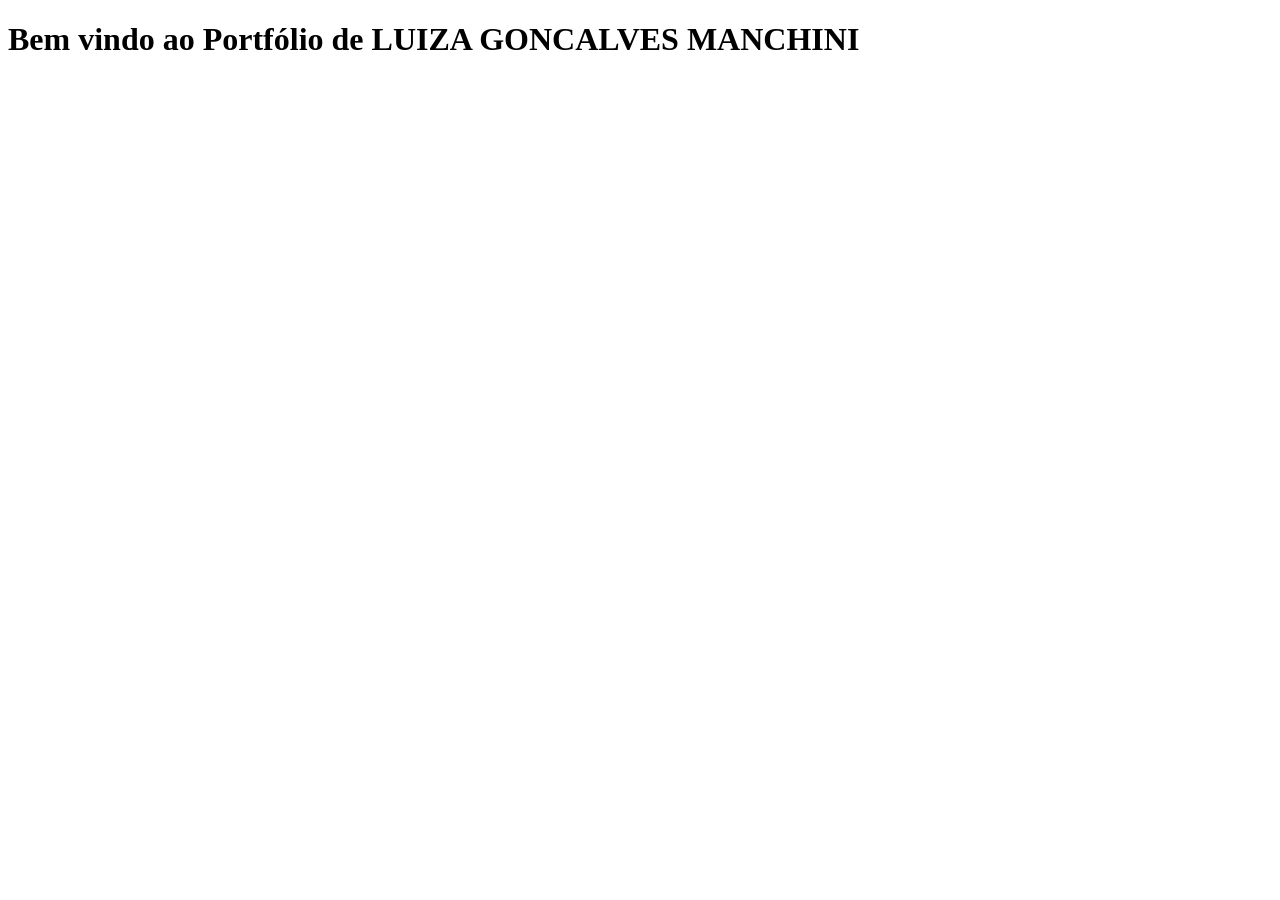
==== docs/index.html @ 3c938a00 "Criação do arquivo docs/index.html" ====
<!DOCTYPE html>
<html lang="pt-br">
<head>
    <meta charset="UTF-8">
    <title>Portfólio - LUIZA GONCALVES MANCHINI</title>
</head>
<body>
    <h1>Bem vindo ao Portfólio de LUIZA GONCALVES MANCHINI</h1>
</body>
</html>
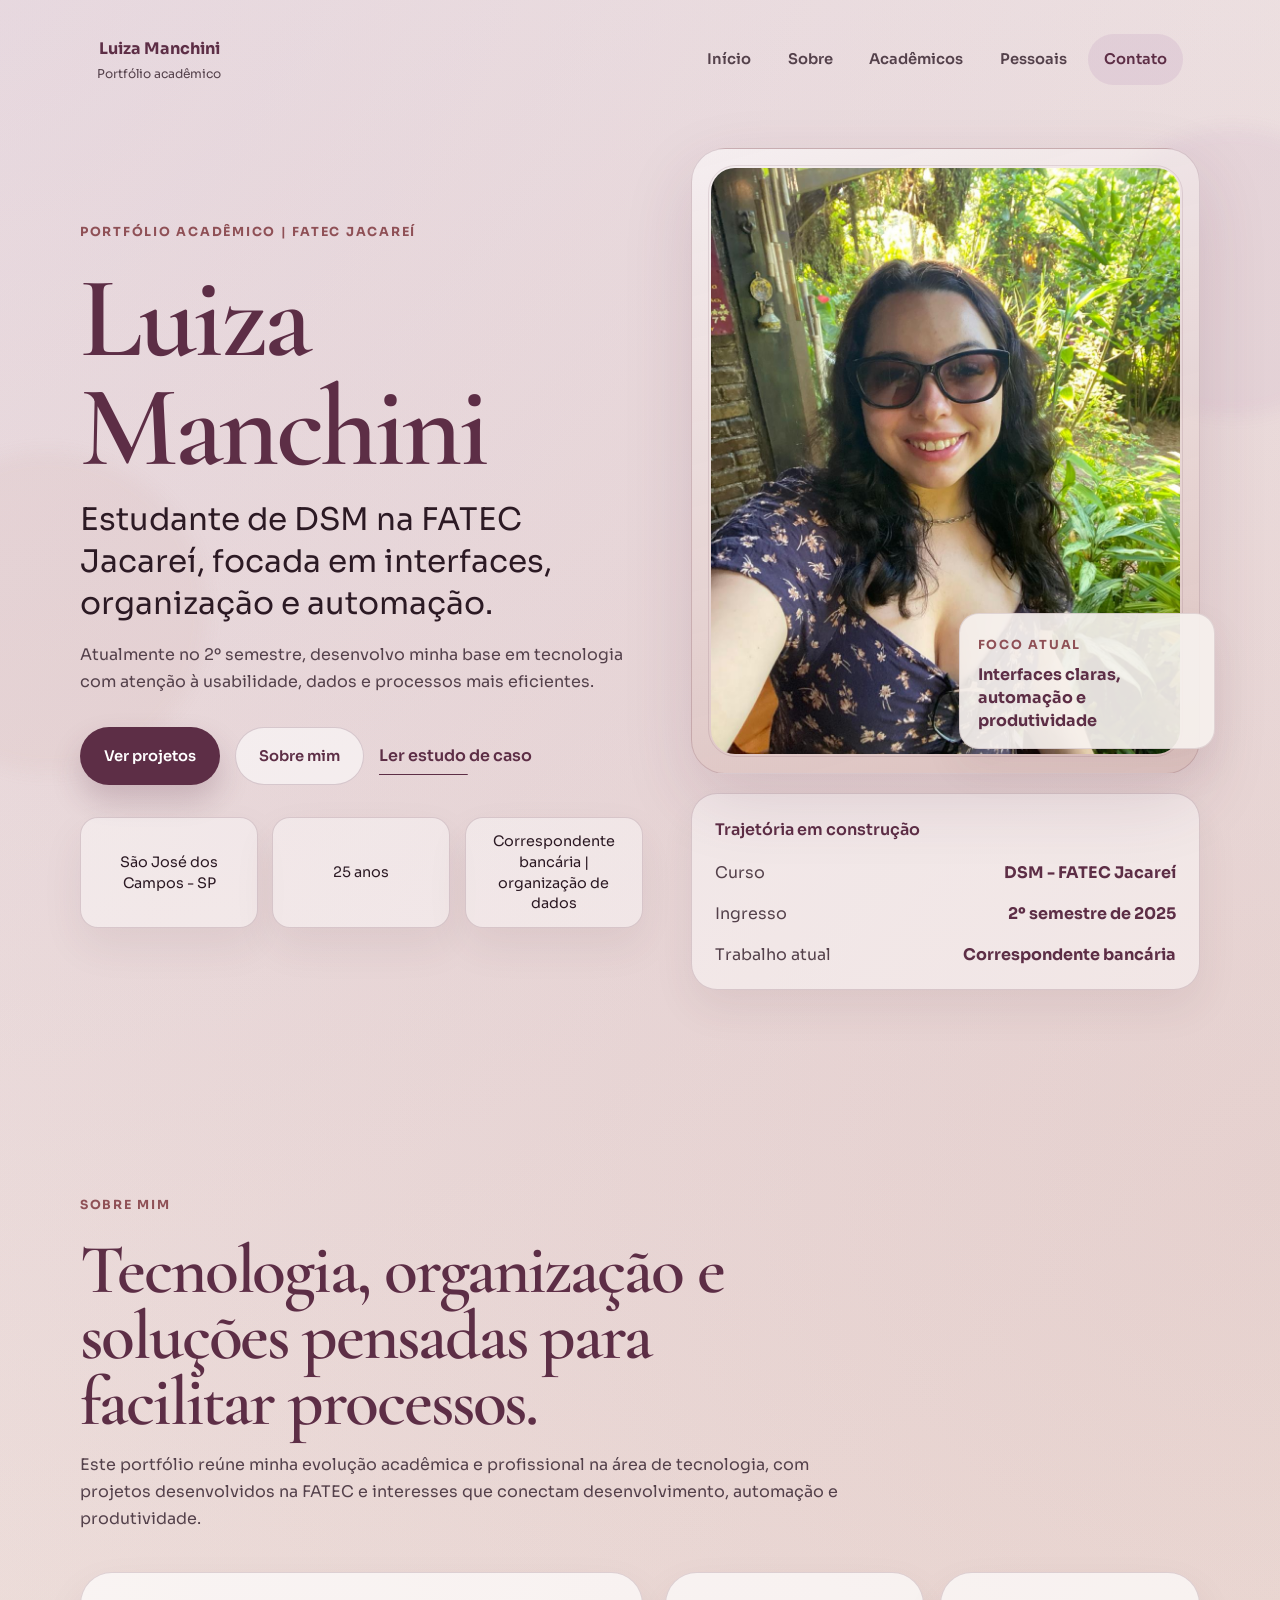
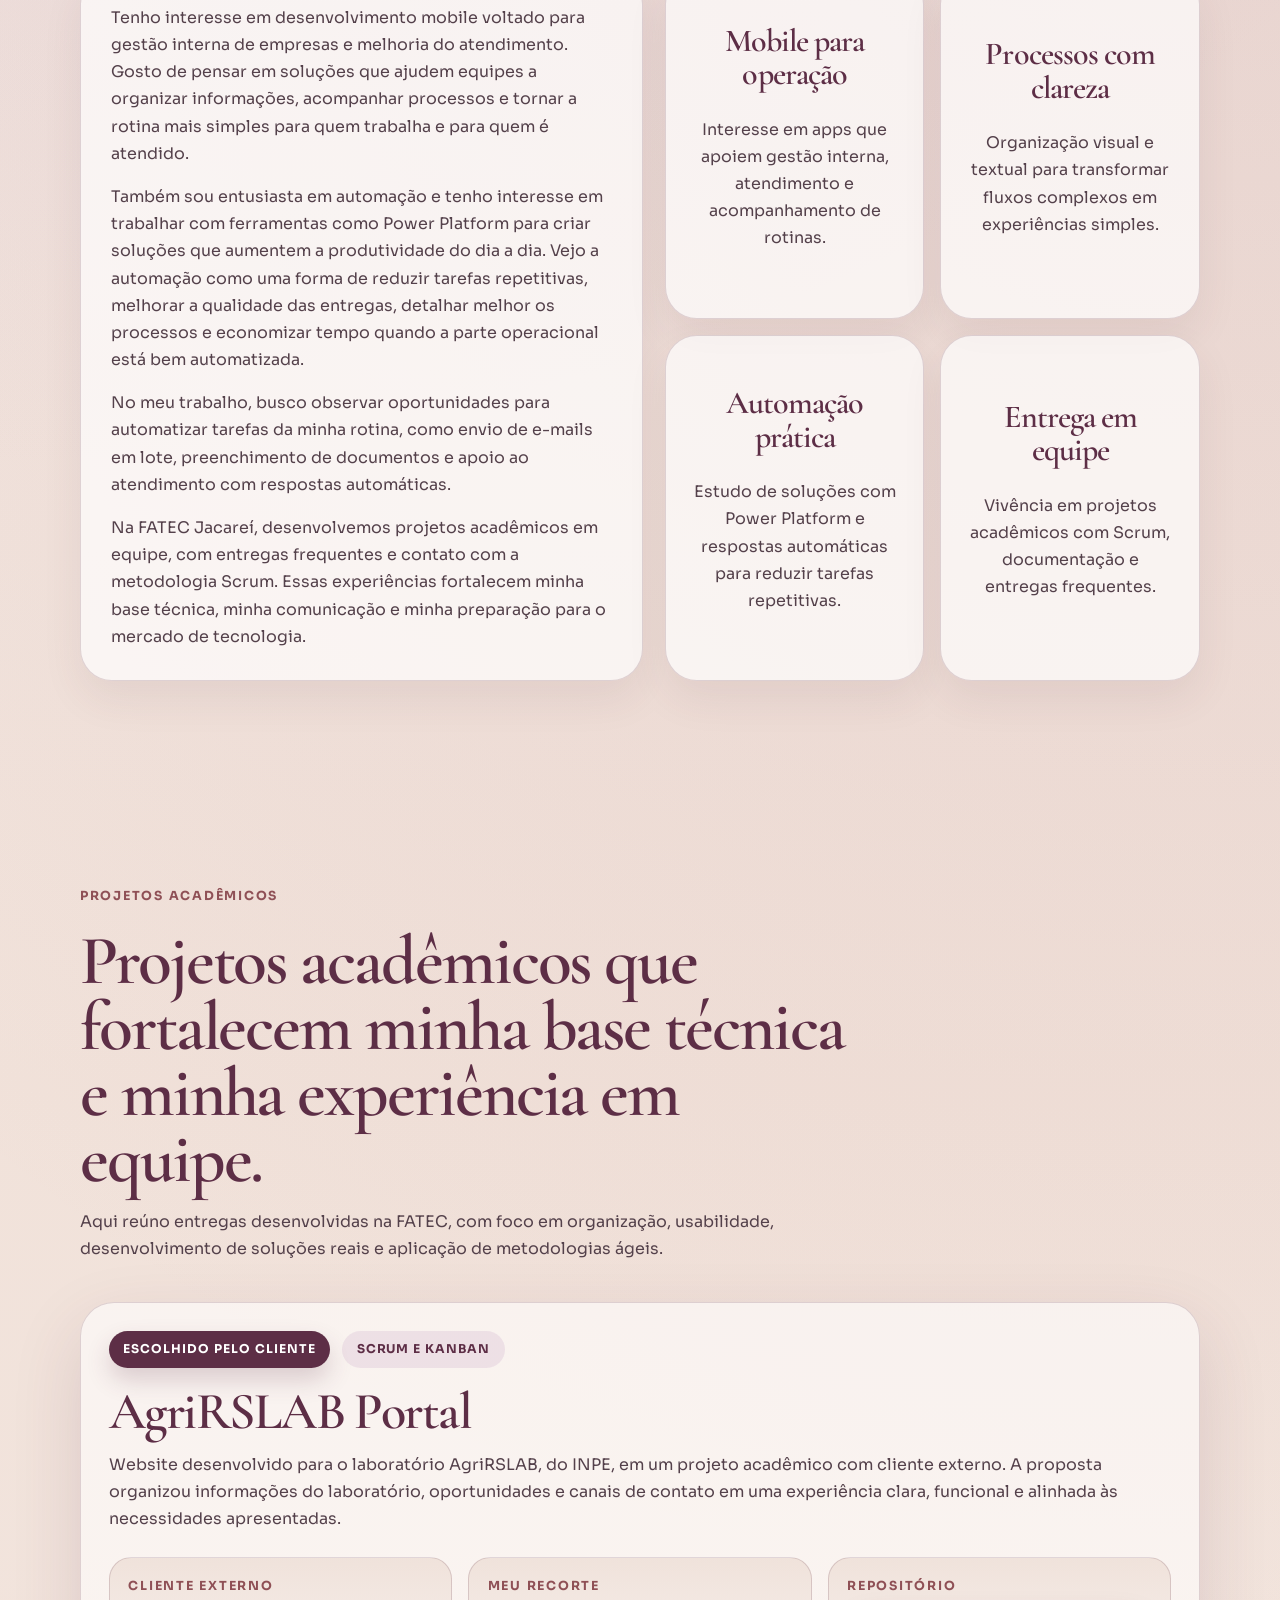
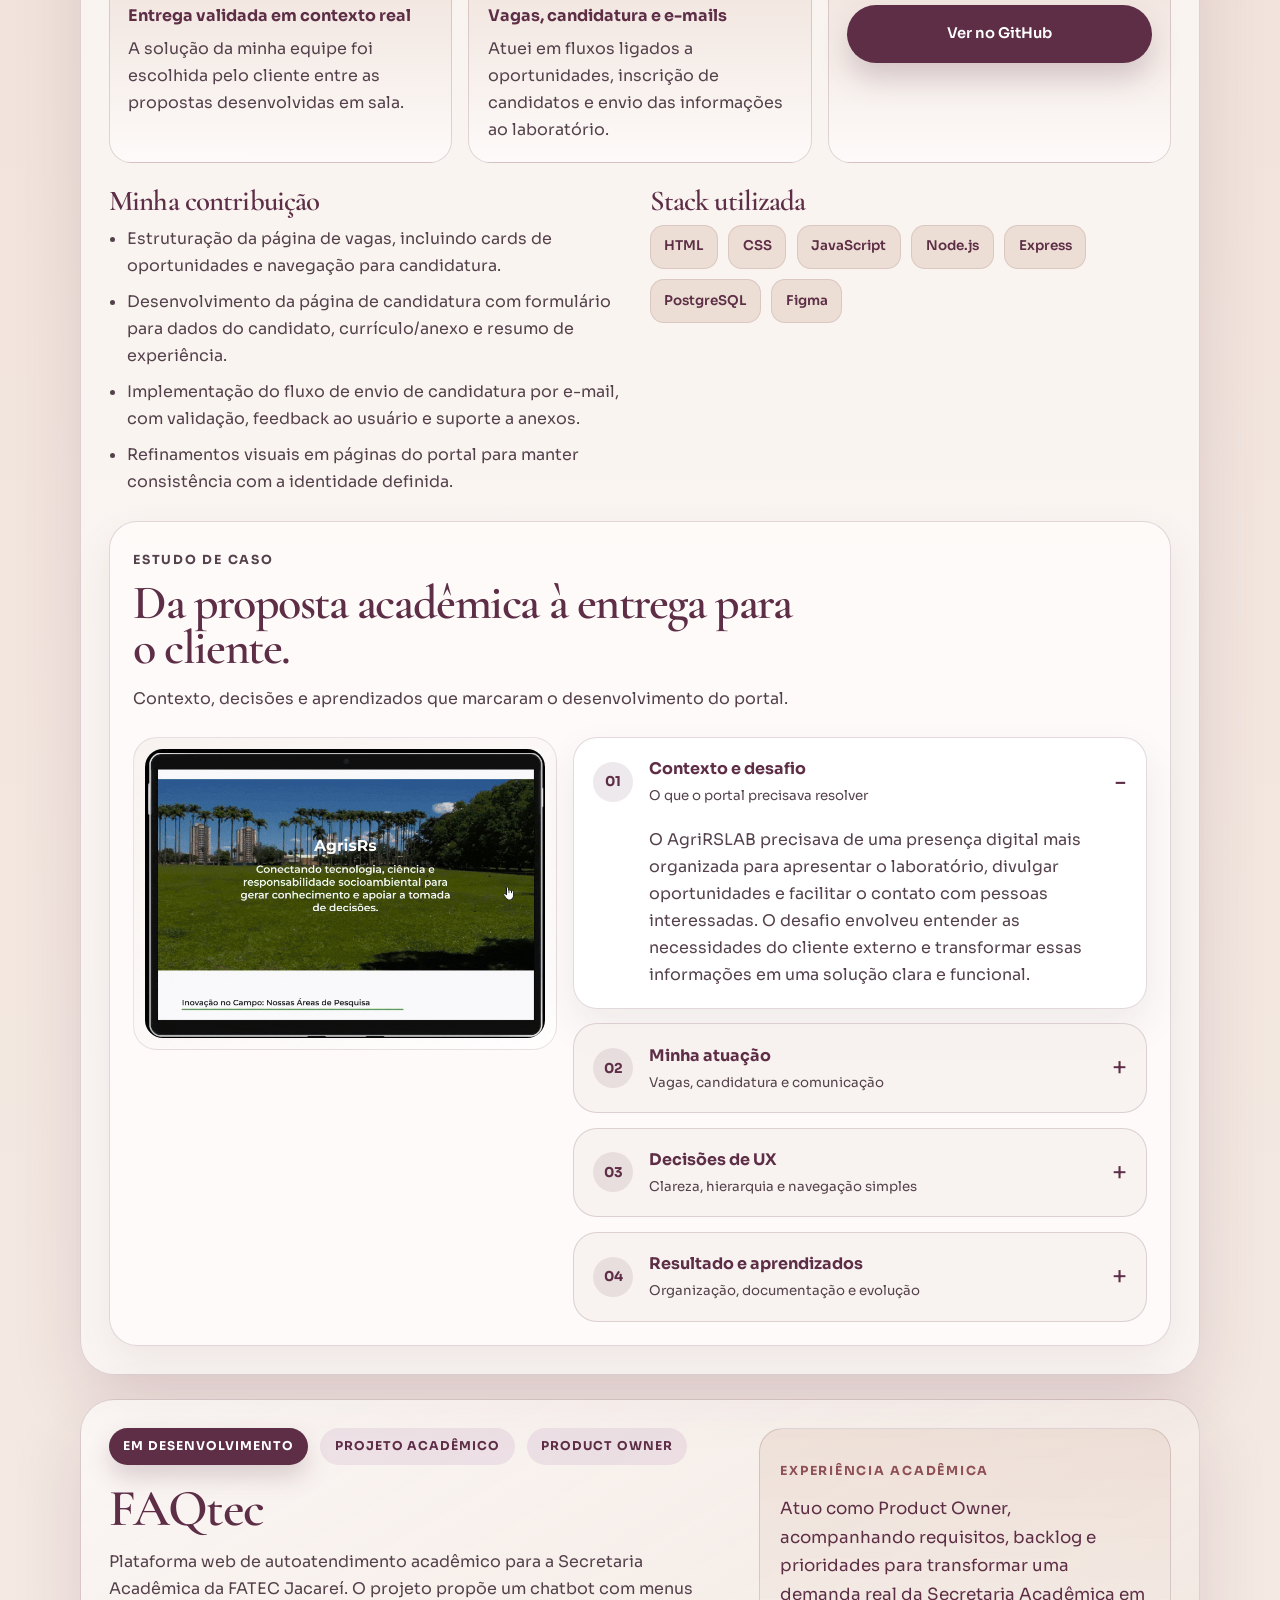
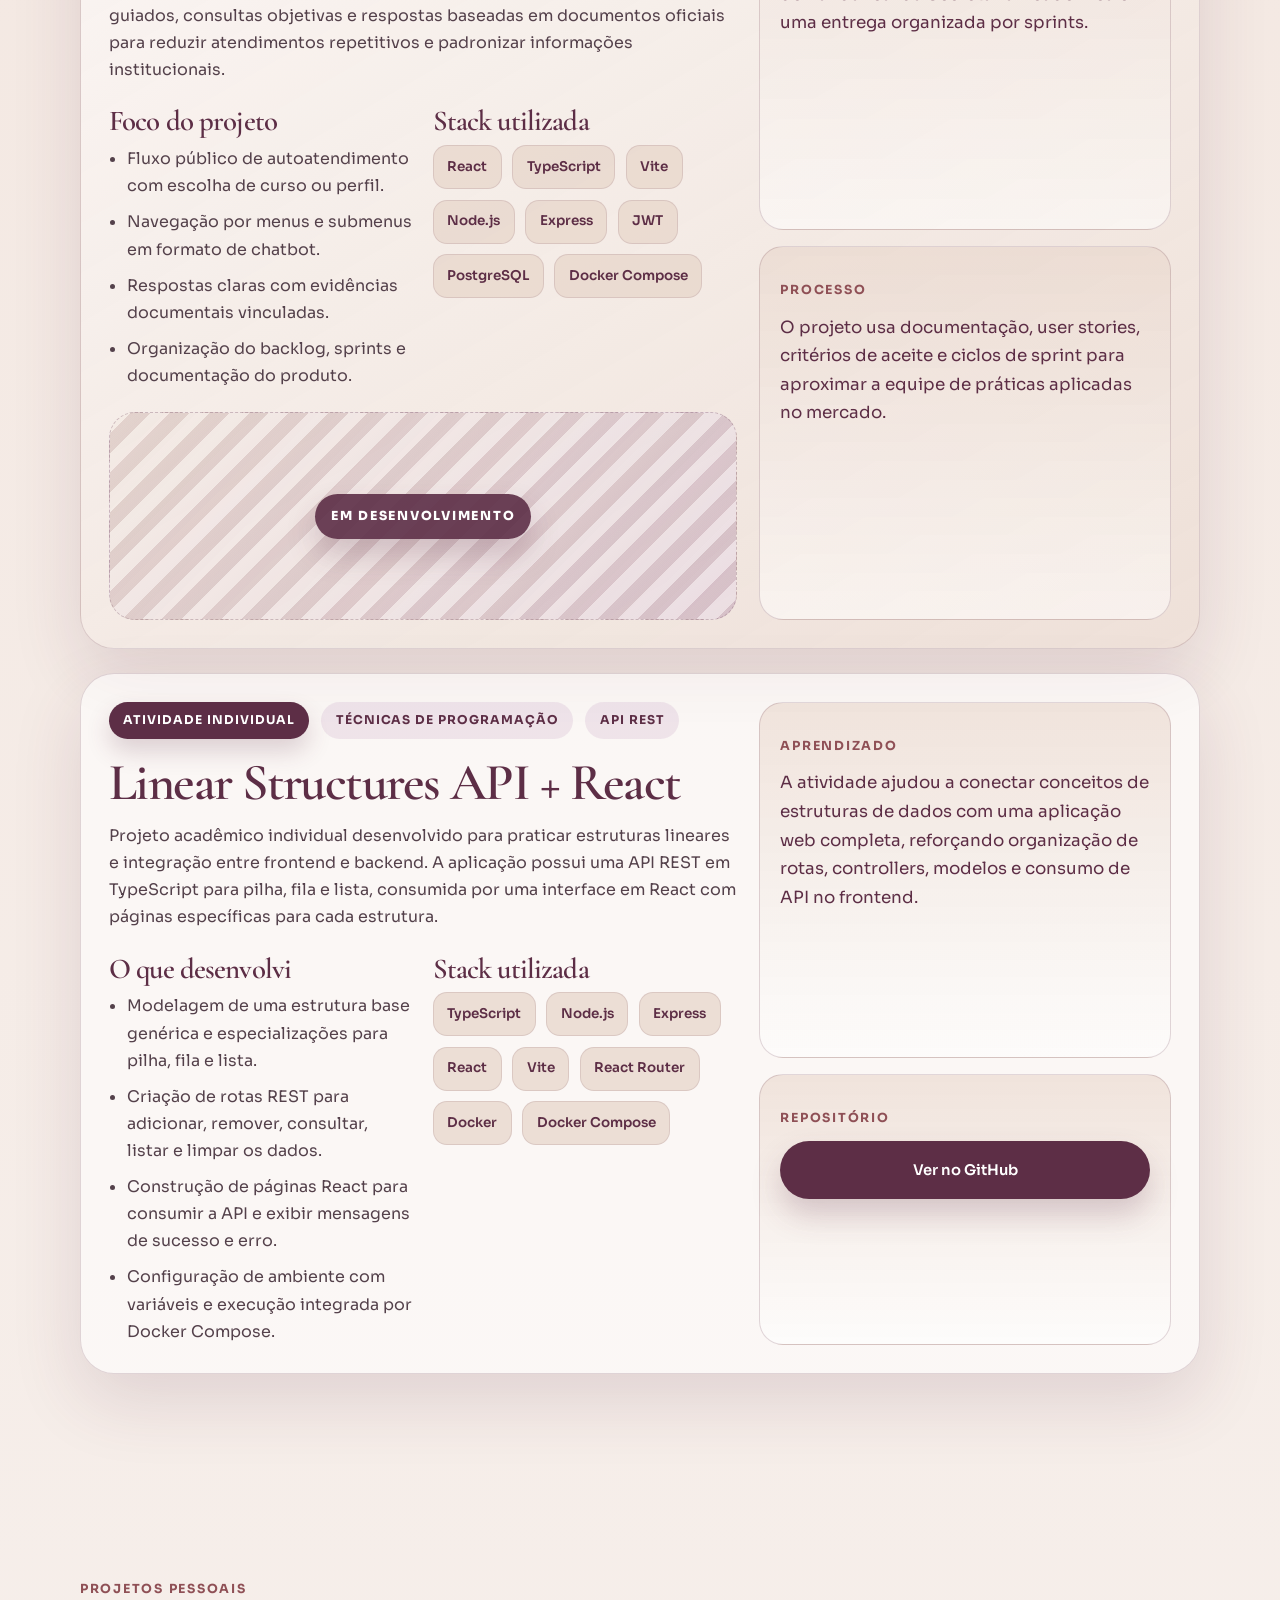
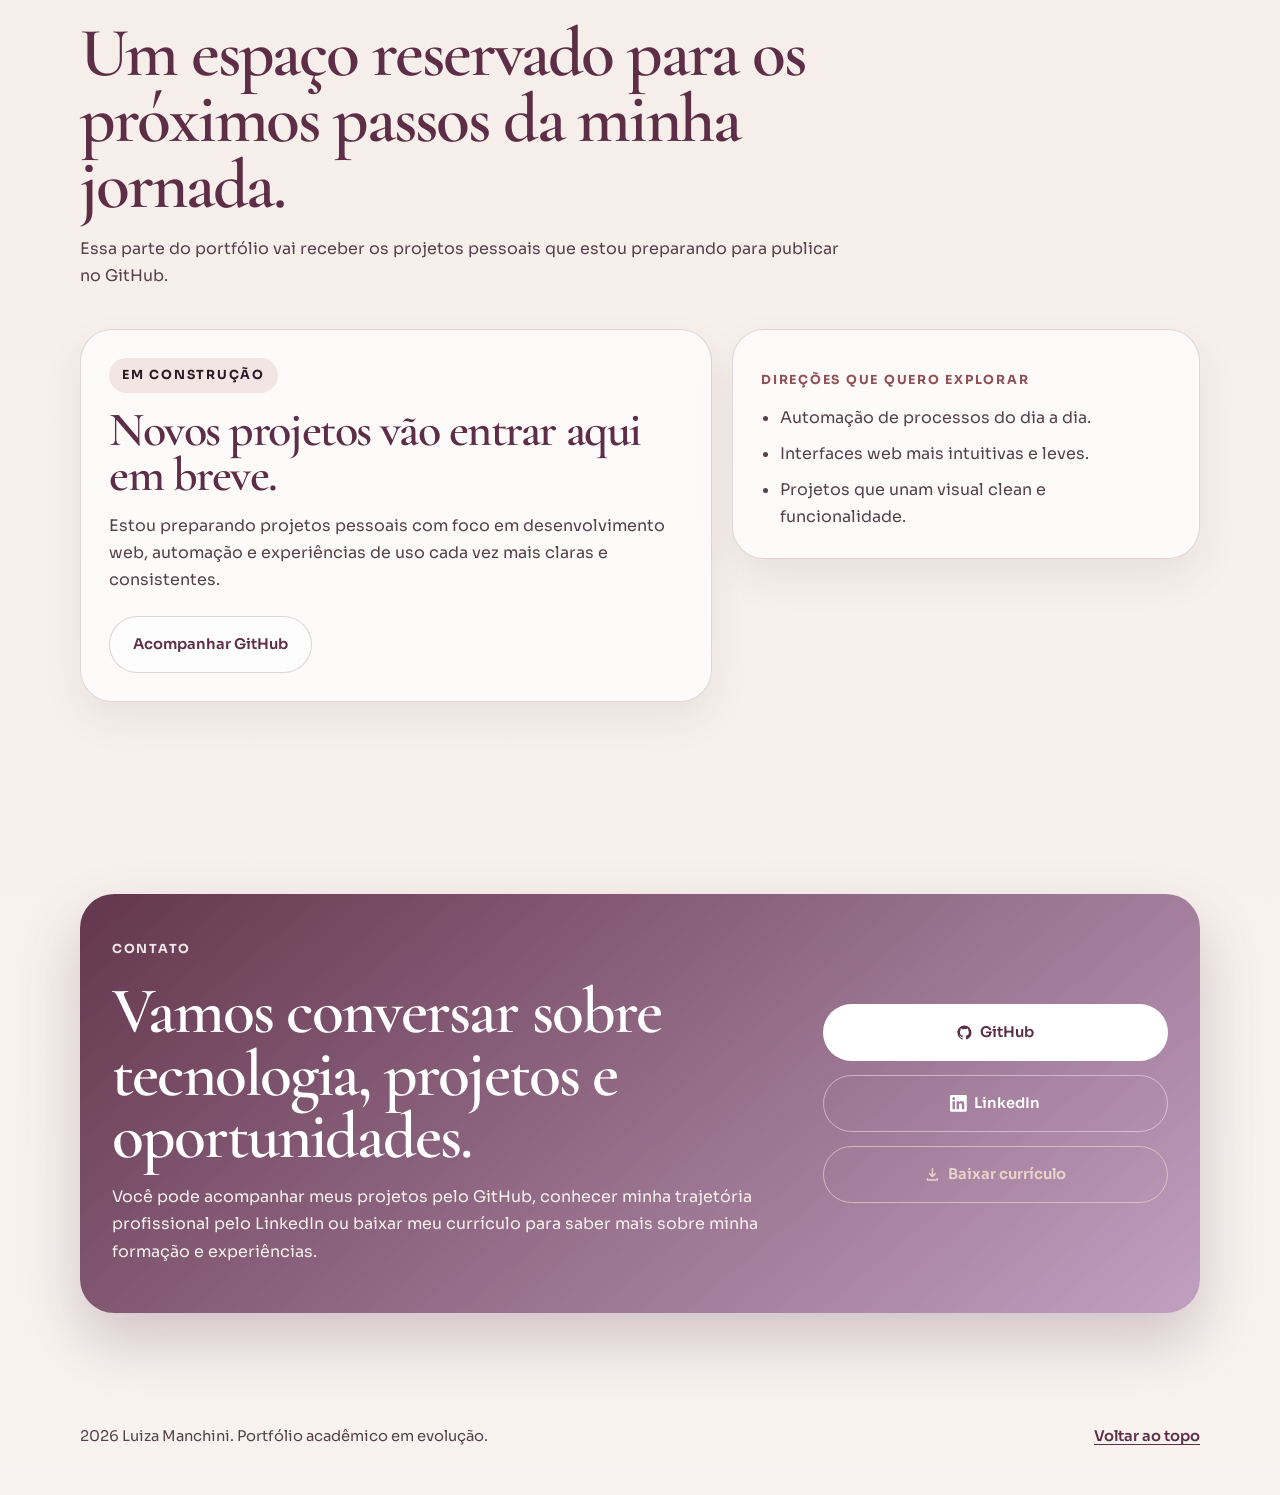
==== commit 915f3f2d: "Add portfolio site" ====
--- a/docs/index.html
+++ b/docs/index.html
@@ -1,11 +1,441 @@
-
-<!DOCTYPE html>
-<html lang="pt-br">
+<!doctype html>
+<html lang="pt-BR">
 <head>
-    <meta charset="UTF-8">
-    <title>Portfólio - LUIZA GONCALVES MANCHINI</title>
+  <meta charset="UTF-8">
+  <meta name="viewport" content="width=device-width, initial-scale=1.0">
+  <meta name="description" content="Portfólio acadêmico de Luiza Manchini, estudante de Desenvolvimento de Software Multiplataforma na FATEC Jacareí, com foco em interfaces claras, automação e produtividade.">
+  <meta name="robots" content="index,follow">
+  <meta property="og:locale" content="pt_BR">
+  <meta property="og:type" content="website">
+  <meta property="og:title" content="Luiza Manchini | Portfólio Acadêmico">
+  <meta property="og:description" content="Projetos acadêmicos, processo criativo e evolução de Luiza Manchini em Desenvolvimento de Software Multiplataforma.">
+  <meta property="og:image" content="assets/images/perfil.jpeg">
+  <meta name="twitter:card" content="summary_large_image">
+  <meta name="twitter:title" content="Luiza Manchini | Portfólio Acadêmico">
+  <meta name="twitter:description" content="Projetos acadêmicos, processo criativo e evolução de Luiza Manchini em Desenvolvimento de Software Multiplataforma.">
+  <meta name="twitter:image" content="assets/images/perfil.jpeg">
+  <meta name="theme-color" content="#e8d6cb">
+  <title>Luiza Manchini | Portfólio Acadêmico</title>
+  <link rel="preconnect" href="https://fonts.googleapis.com">
+  <link rel="preconnect" href="https://fonts.gstatic.com" crossorigin>
+  <link href="https://fonts.googleapis.com/css2?family=Cormorant+Garamond:wght@500;600;700&family=Sora:wght@300;400;500;600;700&display=swap" rel="stylesheet">
+  <link rel="icon" type="image/svg+xml" href="assets/icons/favicon.svg">
+  <link rel="stylesheet" href="css/style.css">
+  <script>document.documentElement.classList.add('js-ready');</script>
+  <script src="js/script.js" defer></script>
 </head>
 <body>
-    <h1>Bem vindo ao Portfólio de LUIZA GONCALVES MANCHINI</h1>
+  <a class="skip-link" href="#conteudo">Ir para o conteúdo principal</a>
+
+  <header class="site-header">
+    <div class="container header-inner">
+      <div class="header-bar">
+        <a class="brand" href="#inicio" aria-label="Ir para o início">
+          <span class="brand-copy">
+            <strong>Luiza Manchini</strong>
+            <span>Portfólio acadêmico</span>
+          </span>
+        </a>
+
+        <button class="menu-toggle" type="button" aria-expanded="false" aria-controls="site-navigation">
+          <span class="menu-toggle-lines" aria-hidden="true">
+            <span></span>
+            <span></span>
+            <span></span>
+          </span>
+          <span class="menu-toggle-label">Menu</span>
+        </button>
+      </div>
+
+      <nav class="site-nav" id="site-navigation" aria-label="Navegação principal">
+        <ul>
+          <li><a href="#inicio">Início</a></li>
+          <li><a href="#sobre">Sobre</a></li>
+          <li><a href="#academicos">Acadêmicos</a></li>
+          <li><a href="#pessoais">Pessoais</a></li>
+          <li><a href="#contato">Contato</a></li>
+        </ul>
+      </nav>
+    </div>
+  </header>
+
+  <main id="conteudo">
+    <section class="section hero" id="inicio">
+      <div class="container hero-grid">
+        <div class="hero-copy" data-reveal>
+          <p class="eyebrow">Portfólio acadêmico | FATEC Jacareí</p>
+          <h1>Luiza Manchini</h1>
+          <p class="hero-lead">Estudante de DSM na FATEC Jacareí, focada em interfaces, organização e automação.</p>
+          <p class="hero-text">Atualmente no 2º semestre, desenvolvo minha base em tecnologia com atenção à usabilidade, dados e processos mais eficientes.</p>
+
+          <div class="hero-actions">
+            <a class="button button-primary" href="#academicos">Ver projetos</a>
+            <a class="button button-secondary" href="#sobre">Sobre mim</a>
+            <a class="text-link" href="#agri-case">Ler estudo de caso</a>
+          </div>
+
+          <ul class="hero-points" aria-label="Informações principais">
+            <li>São José dos Campos - SP</li>
+            <li>25 anos</li>
+            <li>Correspondente bancária | organização de dados</li>
+          </ul>
+        </div>
+
+        <div class="hero-visual" data-reveal>
+          <div class="portrait-card">
+            <span class="portrait-ring" aria-hidden="true"></span>
+            <img src="assets/images/perfil.jpeg" alt="Retrato de Luiza Manchini" width="960" height="1280" decoding="async" fetchpriority="high">
+
+            <div class="floating-note">
+              <span class="note-label">Foco atual</span>
+              <strong>Interfaces claras, automação e produtividade</strong>
+            </div>
+          </div>
+
+          <div class="hero-mini-card">
+            <p class="mini-title">Trajetória em construção</p>
+            <ul>
+              <li><span>Curso</span><strong>DSM - FATEC Jacareí</strong></li>
+              <li><span>Ingresso</span><strong>2º semestre de 2025</strong></li>
+              <li><span>Trabalho atual</span><strong>Correspondente bancária</strong></li>
+            </ul>
+          </div>
+        </div>
+      </div>
+    </section>
+
+    <section class="section about-section" id="sobre">
+      <div class="container">
+        <div class="section-heading" data-reveal>
+          <p class="section-kicker">Sobre mim</p>
+          <h2>Tecnologia, organização e soluções pensadas para facilitar processos.</h2>
+          <p>Este portfólio reúne minha evolução acadêmica e profissional na área de tecnologia, com projetos desenvolvidos na FATEC e interesses que conectam desenvolvimento, automação e produtividade.</p>
+        </div>
+
+        <div class="about-grid">
+          <article class="about-card" data-reveal>
+            <p>Tenho interesse em desenvolvimento mobile voltado para gestão interna de empresas e melhoria do atendimento. Gosto de pensar em soluções que ajudem equipes a organizar informações, acompanhar processos e tornar a rotina mais simples para quem trabalha e para quem é atendido.</p>
+            <p>Também sou entusiasta em automação e tenho interesse em trabalhar com ferramentas como Power Platform para criar soluções que aumentem a produtividade do dia a dia. Vejo a automação como uma forma de reduzir tarefas repetitivas, melhorar a qualidade das entregas, detalhar melhor os processos e economizar tempo quando a parte operacional está bem automatizada.</p>
+            <p>No meu trabalho, busco observar oportunidades para automatizar tarefas da minha rotina, como envio de e-mails em lote, preenchimento de documentos e apoio ao atendimento com respostas automáticas.</p>
+            <p>Na FATEC Jacareí, desenvolvemos projetos acadêmicos em equipe, com entregas frequentes e contato com a metodologia Scrum. Essas experiências fortalecem minha base técnica, minha comunicação e minha preparação para o mercado de tecnologia.</p>
+          </article>
+
+          <div class="principles-grid" data-reveal>
+            <article class="principle-card">
+              <h3>Mobile para operação</h3>
+              <p>Interesse em apps que apoiem gestão interna, atendimento e acompanhamento de rotinas.</p>
+            </article>
+
+            <article class="principle-card">
+              <h3>Processos com clareza</h3>
+              <p>Organização visual e textual para transformar fluxos complexos em experiências simples.</p>
+            </article>
+
+            <article class="principle-card">
+              <h3>Automação prática</h3>
+              <p>Estudo de soluções com Power Platform e respostas automáticas para reduzir tarefas repetitivas.</p>
+            </article>
+
+            <article class="principle-card">
+              <h3>Entrega em equipe</h3>
+              <p>Vivência em projetos acadêmicos com Scrum, documentação e entregas frequentes.</p>
+            </article>
+          </div>
+        </div>
+      </div>
+    </section>
+
+    <section class="section projects-section" id="academicos">
+      <div class="container">
+        <div class="section-heading" data-reveal>
+          <p class="section-kicker">Projetos acadêmicos</p>
+          <h2>Projetos acadêmicos que fortalecem minha base técnica e minha experiência em equipe.</h2>
+          <p>Aqui reúno entregas desenvolvidas na FATEC, com foco em organização, usabilidade, desenvolvimento de soluções reais e aplicação de metodologias ágeis.</p>
+        </div>
+
+        <article class="project-feature project-feature-wide" data-reveal id="agri-case">
+          <div class="project-main">
+            <div class="project-badges">
+              <span class="badge badge-highlight">Escolhido pelo cliente</span>
+              <span class="badge">Scrum e Kanban</span>
+            </div>
+
+            <h3>AgriRSLAB Portal</h3>
+            <p class="project-summary">Website desenvolvido para o laboratório AgriRSLAB, do INPE, em um projeto acadêmico com cliente externo. A proposta organizou informações do laboratório, oportunidades e canais de contato em uma experiência clara, funcional e alinhada às necessidades apresentadas.</p>
+
+            <div class="project-insights" aria-label="Destaques do projeto AgriRSLAB">
+              <article class="project-mini-panel">
+                <span class="side-eyebrow">Cliente externo</span>
+                <strong>Entrega validada em contexto real</strong>
+                <p>A solução da minha equipe foi escolhida pelo cliente entre as propostas desenvolvidas em sala.</p>
+              </article>
+
+              <article class="project-mini-panel">
+                <span class="side-eyebrow">Meu recorte</span>
+                <strong>Vagas, candidatura e e-mails</strong>
+                <p>Atuei em fluxos ligados a oportunidades, inscrição de candidatos e envio das informações ao laboratório.</p>
+              </article>
+
+              <article class="project-mini-panel">
+                <span class="side-eyebrow">Repositório</span>
+                <a class="button button-primary button-block" href="https://github.com/404NotFound-ABP/AgriRSLAB_Portal" target="_blank" rel="noopener noreferrer">Ver no GitHub</a>
+              </article>
+            </div>
+
+            <div class="project-split">
+              <div>
+                <h4>Minha contribuição</h4>
+                <ul class="detail-list">
+                  <li>Estruturação da página de vagas, incluindo cards de oportunidades e navegação para candidatura.</li>
+                  <li>Desenvolvimento da página de candidatura com formulário para dados do candidato, currículo/anexo e resumo de experiência.</li>
+                  <li>Implementação do fluxo de envio de candidatura por e-mail, com validação, feedback ao usuário e suporte a anexos.</li>
+                  <li>Refinamentos visuais em páginas do portal para manter consistência com a identidade definida.</li>
+                </ul>
+              </div>
+
+              <div>
+                <h4>Stack utilizada</h4>
+                <div class="tag-list" aria-label="Tecnologias utilizadas">
+                  <span class="tag">HTML</span>
+                  <span class="tag">CSS</span>
+                  <span class="tag">JavaScript</span>
+                  <span class="tag">Node.js</span>
+                  <span class="tag">Express</span>
+                  <span class="tag">PostgreSQL</span>
+                  <span class="tag">Figma</span>
+                </div>
+              </div>
+            </div>
+
+            <section class="case-study-shell" aria-labelledby="case-study-title">
+              <div class="case-study-intro">
+                <p class="section-kicker">Estudo de caso</p>
+                <h4 id="case-study-title">Da proposta acadêmica à entrega para o cliente.</h4>
+                <p>Contexto, decisões e aprendizados que marcaram o desenvolvimento do portal.</p>
+              </div>
+
+              <div class="case-study-content">
+                <div class="project-demo-card">
+                  <img src="assets/images/GifFigma.gif" alt="Demonstração visual do protótipo do projeto AgriRSLAB" loading="lazy" decoding="async">
+                </div>
+
+                <div class="case-study-list" aria-label="Etapas do estudo de caso">
+                  <details class="case-item" open>
+                    <summary>
+                      <span class="case-item-index">01</span>
+                      <span>
+                        <strong>Contexto e desafio</strong>
+                        <small>O que o portal precisava resolver</small>
+                      </span>
+                    </summary>
+                    <p>O AgriRSLAB precisava de uma presença digital mais organizada para apresentar o laboratório, divulgar oportunidades e facilitar o contato com pessoas interessadas. O desafio envolveu entender as necessidades do cliente externo e transformar essas informações em uma solução clara e funcional.</p>
+                  </details>
+
+                  <details class="case-item">
+                    <summary>
+                      <span class="case-item-index">02</span>
+                      <span>
+                        <strong>Minha atuação</strong>
+                        <small>Vagas, candidatura e comunicação</small>
+                      </span>
+                    </summary>
+                    <p>Atuei principalmente no fluxo de vagas e candidatura, estruturando a visualização das oportunidades, a tela de inscrição e o envio das informações por e-mail, incluindo validação de campos, retorno para o usuário e suporte a currículo anexado.</p>
+                  </details>
+
+                  <details class="case-item">
+                    <summary>
+                      <span class="case-item-index">03</span>
+                      <span>
+                        <strong>Decisões de UX</strong>
+                        <small>Clareza, hierarquia e navegação simples</small>
+                      </span>
+                    </summary>
+                    <p>As escolhas priorizaram leitura fluida, hierarquia visual clara e caminhos objetivos para que visitantes entendessem rapidamente o laboratório, encontrassem informações importantes e acessassem oportunidades com facilidade.</p>
+                  </details>
+
+                  <details class="case-item">
+                    <summary>
+                      <span class="case-item-index">04</span>
+                      <span>
+                        <strong>Resultado e aprendizados</strong>
+                        <small>Organização, documentação e evolução</small>
+                      </span>
+                    </summary>
+                    <p>Ter a solução escolhida pelo cliente reforçou a importância de alinhar design, funcionalidade e organização em equipe. O uso de Scrum, Kanban, Trello e UML também ajudou a visualizar fluxos, dividir responsabilidades e evoluir a entrega com mais segurança.</p>
+                  </details>
+                </div>
+              </div>
+            </section>
+          </div>
+        </article>
+
+        <article class="project-feature project-feature-secondary" data-reveal>
+          <div class="project-main">
+            <div class="project-badges">
+              <span class="badge badge-highlight">Em desenvolvimento</span>
+              <span class="badge">Projeto acadêmico</span>
+              <span class="badge">Product Owner</span>
+            </div>
+
+            <h3>FAQtec</h3>
+            <p class="project-summary">Plataforma web de autoatendimento acadêmico para a Secretaria Acadêmica da FATEC Jacareí. O projeto propõe um chatbot com menus guiados, consultas objetivas e respostas baseadas em documentos oficiais para reduzir atendimentos repetitivos e padronizar informações institucionais.</p>
+
+            <div class="project-split">
+              <div>
+                <h4>Foco do projeto</h4>
+                <ul class="detail-list">
+                  <li>Fluxo público de autoatendimento com escolha de curso ou perfil.</li>
+                  <li>Navegação por menus e submenus em formato de chatbot.</li>
+                  <li>Respostas claras com evidências documentais vinculadas.</li>
+                  <li>Organização do backlog, sprints e documentação do produto.</li>
+                </ul>
+              </div>
+
+              <div>
+                <h4>Stack utilizada</h4>
+                <div class="tag-list" aria-label="Tecnologias utilizadas no FAQtec">
+                  <span class="tag">React</span>
+                  <span class="tag">TypeScript</span>
+                  <span class="tag">Vite</span>
+                  <span class="tag">Node.js</span>
+                  <span class="tag">Express</span>
+                  <span class="tag">JWT</span>
+                  <span class="tag">PostgreSQL</span>
+                  <span class="tag">Docker Compose</span>
+                </div>
+              </div>
+            </div>
+
+            <div class="project-placeholder-media" aria-label="Espaço reservado para demonstração visual do FAQtec">
+              <span>EM DESENVOLVIMENTO</span>
+            </div>
+          </div>
+
+          <aside class="project-side">
+            <div class="project-side-card">
+              <p class="side-eyebrow">Experiência acadêmica</p>
+              <p class="side-highlight">Atuo como Product Owner, acompanhando requisitos, backlog e prioridades para transformar uma demanda real da Secretaria Acadêmica em uma entrega organizada por sprints.</p>
+            </div>
+
+            <div class="project-side-card">
+              <p class="side-eyebrow">Processo</p>
+              <p class="side-highlight">O projeto usa documentação, user stories, critérios de aceite e ciclos de sprint para aproximar a equipe de práticas aplicadas no mercado.</p>
+            </div>
+          </aside>
+        </article>
+
+        <article class="project-feature" data-reveal>
+          <div class="project-main">
+            <div class="project-badges">
+              <span class="badge badge-highlight">Atividade individual</span>
+              <span class="badge">Técnicas de Programação</span>
+              <span class="badge">API REST</span>
+            </div>
+
+            <h3>Linear Structures API + React</h3>
+            <p class="project-summary">Projeto acadêmico individual desenvolvido para praticar estruturas lineares e integração entre frontend e backend. A aplicação possui uma API REST em TypeScript para pilha, fila e lista, consumida por uma interface em React com páginas específicas para cada estrutura.</p>
+
+            <div class="project-split">
+              <div>
+                <h4>O que desenvolvi</h4>
+                <ul class="detail-list">
+                  <li>Modelagem de uma estrutura base genérica e especializações para pilha, fila e lista.</li>
+                  <li>Criação de rotas REST para adicionar, remover, consultar, listar e limpar os dados.</li>
+                  <li>Construção de páginas React para consumir a API e exibir mensagens de sucesso e erro.</li>
+                  <li>Configuração de ambiente com variáveis e execução integrada por Docker Compose.</li>
+                </ul>
+              </div>
+
+              <div>
+                <h4>Stack utilizada</h4>
+                <div class="tag-list" aria-label="Tecnologias utilizadas no Linear Structures API + React">
+                  <span class="tag">TypeScript</span>
+                  <span class="tag">Node.js</span>
+                  <span class="tag">Express</span>
+                  <span class="tag">React</span>
+                  <span class="tag">Vite</span>
+                  <span class="tag">React Router</span>
+                  <span class="tag">Docker</span>
+                  <span class="tag">Docker Compose</span>
+                </div>
+              </div>
+            </div>
+          </div>
+
+          <aside class="project-side">
+            <div class="project-side-card">
+              <p class="side-eyebrow">Aprendizado</p>
+              <p class="side-highlight">A atividade ajudou a conectar conceitos de estruturas de dados com uma aplicação web completa, reforçando organização de rotas, controllers, modelos e consumo de API no frontend.</p>
+            </div>
+
+            <div class="project-side-card">
+              <p class="side-eyebrow">Repositório</p>
+              <a class="button button-primary button-block" href="https://github.com/Luiza-Manchini/linear-structures-api-react" target="_blank" rel="noopener noreferrer">Ver no GitHub</a>
+            </div>
+          </aside>
+        </article>
+      </div>
+    </section>
+
+    <section class="section personal-section" id="pessoais">
+      <div class="container">
+        <div class="section-heading" data-reveal>
+          <p class="section-kicker">Projetos pessoais</p>
+          <h2>Um espaço reservado para os próximos passos da minha jornada.</h2>
+          <p>Essa parte do portfólio vai receber os projetos pessoais que estou preparando para publicar no GitHub.</p>
+        </div>
+
+        <div class="personal-grid">
+          <article class="placeholder-card" data-reveal>
+            <span class="status-pill">Em construção</span>
+            <h3>Novos projetos vão entrar aqui em breve.</h3>
+            <p>Estou preparando projetos pessoais com foco em desenvolvimento web, automação e experiências de uso cada vez mais claras e consistentes.</p>
+            <a class="button button-secondary" href="https://github.com/Luiza-Manchini" target="_blank" rel="noopener noreferrer">Acompanhar GitHub</a>
+          </article>
+
+          <aside class="idea-card" data-reveal>
+            <p class="side-eyebrow">Direções que quero explorar</p>
+            <ul class="detail-list">
+              <li>Automação de processos do dia a dia.</li>
+              <li>Interfaces web mais intuitivas e leves.</li>
+              <li>Projetos que unam visual clean e funcionalidade.</li>
+            </ul>
+          </aside>
+        </div>
+      </div>
+    </section>
+
+    <section class="section contact-section" id="contato">
+      <div class="container contact-shell" data-reveal>
+        <div class="contact-copy">
+          <p class="section-kicker">Contato</p>
+          <h2>Vamos conversar sobre tecnologia, projetos e oportunidades.</h2>
+          <p>Você pode acompanhar meus projetos pelo GitHub, conhecer minha trajetória profissional pelo LinkedIn ou baixar meu currículo para saber mais sobre minha formação e experiências.</p>
+        </div>
+
+        <div class="contact-actions">
+          <a class="button button-primary button-block" href="https://github.com/Luiza-Manchini" target="_blank" rel="noopener noreferrer">
+            <svg class="button-icon" viewBox="0 0 24 24" aria-hidden="true"><path d="M12 2C6.48 2 2 6.58 2 12.26c0 4.54 2.87 8.39 6.84 9.75.5.09.68-.22.68-.49 0-.24-.01-.88-.01-1.73-2.78.62-3.37-1.37-3.37-1.37-.45-1.18-1.11-1.49-1.11-1.49-.91-.64.07-.63.07-.63 1 .07 1.53 1.06 1.53 1.06.9 1.57 2.36 1.12 2.93.86.09-.67.35-1.12.63-1.38-2.22-.26-4.56-1.14-4.56-5.07 0-1.12.39-2.03 1.03-2.75-.1-.26-.45-1.3.1-2.71 0 0 .84-.28 2.75 1.05A9.34 9.34 0 0 1 12 7.02c.85 0 1.7.12 2.5.34 1.9-1.33 2.74-1.05 2.74-1.05.55 1.41.2 2.45.1 2.71.64.72 1.03 1.63 1.03 2.75 0 3.94-2.34 4.8-4.57 5.06.36.32.68.95.68 1.92 0 1.38-.01 2.5-.01 2.84 0 .27.18.59.69.49A10.1 10.1 0 0 0 22 12.26C22 6.58 17.52 2 12 2Z"/></svg>
+            GitHub
+          </a>
+          <a class="button button-secondary button-block" href="https://www.linkedin.com/in/luiza-manchini-b51a7b336/" target="_blank" rel="noopener noreferrer">
+            <svg class="button-icon" viewBox="0 0 24 24" aria-hidden="true"><path d="M20.45 20.45h-3.56v-5.58c0-1.33-.03-3.04-1.85-3.04-1.85 0-2.13 1.44-2.13 2.94v5.68H9.35V8.98h3.42v1.57h.05c.48-.9 1.64-1.85 3.37-1.85 3.6 0 4.27 2.37 4.27 5.46v6.29ZM5.33 7.41a2.06 2.06 0 1 1 0-4.12 2.06 2.06 0 0 1 0 4.12Zm1.78 13.04H3.55V8.98h3.56v11.47ZM22.22 0H1.77C.79 0 0 .77 0 1.72v20.56C0 23.23.79 24 1.77 24h20.45c.98 0 1.78-.77 1.78-1.72V1.72C24 .77 23.2 0 22.22 0Z"/></svg>
+            LinkedIn
+          </a>
+          <a class="button button-secondary button-block" href="assets/documents/CV.pdf" download>
+            <svg class="button-icon" viewBox="0 0 24 24" aria-hidden="true"><path d="M12 3a1 1 0 0 1 1 1v8.59l2.3-2.3a1 1 0 1 1 1.4 1.42l-4 4a1 1 0 0 1-1.4 0l-4-4a1 1 0 1 1 1.4-1.42l2.3 2.3V4a1 1 0 0 1 1-1Zm-7 14a1 1 0 0 1 1 1v1h12v-1a1 1 0 1 1 2 0v2a1 1 0 0 1-1 1H5a1 1 0 0 1-1-1v-2a1 1 0 0 1 1-1Z"/></svg>
+            Baixar currículo
+          </a>
+        </div>
+      </div>
+    </section>
+  </main>
+
+  <footer class="site-footer">
+    <div class="container footer-inner">
+      <p><span id="current-year"></span> Luiza Manchini. Portfólio acadêmico em evolução.</p>
+      <a href="#inicio">Voltar ao topo</a>
+    </div>
+  </footer>
 </body>
 </html>
--- a/docs/css/style.css
+++ b/docs/css/style.css
@@ -0,0 +1,1166 @@
+:root {
+  --powder-petal: #e8d6cb;
+  --cotton-rose: #d0ada7;
+  --terracotta-clay: #8f5056;
+  --blackberry-cream: #5d2e46;
+  --amethyst-smoke: #b58db6;
+  --paper: #f7f1ee;
+  --ink: #2c1a24;
+  --muted: #54414b;
+  --border: rgba(93, 46, 70, 0.18);
+  --surface: rgba(255, 255, 255, 0.68);
+  --shadow-soft: 0 18px 40px rgba(93, 46, 70, 0.08);
+  --shadow-strong: 0 26px 70px rgba(93, 46, 70, 0.14);
+  --radius-lg: 32px;
+  --radius-md: 24px;
+  --radius-sm: 18px;
+}
+
+* {
+  box-sizing: border-box;
+}
+
+html {
+  scroll-behavior: smooth;
+  scroll-padding-top: 7rem;
+}
+
+body {
+  margin: 0;
+  min-height: 100vh;
+  font-family: "Sora", sans-serif;
+  color: var(--ink);
+  line-height: 1.7;
+  background:
+    radial-gradient(circle at top left, rgba(181, 141, 182, 0.22), transparent 26%),
+    radial-gradient(circle at right 15%, rgba(173, 106, 108, 0.18), transparent 30%),
+    linear-gradient(180deg, #f7f1ee 0%, #f1e2da 34%, #f8f3f0 100%);
+}
+
+body::before,
+body::after {
+  content: "";
+  position: fixed;
+  inset: auto;
+  border-radius: 999px;
+  pointer-events: none;
+  filter: blur(8px);
+  opacity: 0.6;
+  z-index: 0;
+}
+
+body::before {
+  top: 8rem;
+  right: -6rem;
+  width: 18rem;
+  height: 18rem;
+  background: rgba(181, 141, 182, 0.18);
+}
+
+body::after {
+  left: -7rem;
+  bottom: 8rem;
+  width: 20rem;
+  height: 20rem;
+  background: rgba(208, 173, 167, 0.22);
+}
+
+img {
+  display: block;
+  max-width: 100%;
+  height: auto;
+}
+
+a {
+  color: inherit;
+  text-decoration: none;
+  text-decoration-thickness: 0.08em;
+  text-underline-offset: 0.18em;
+}
+
+a:focus-visible,
+button:focus-visible {
+  outline: 3px solid rgba(93, 46, 70, 0.38);
+  outline-offset: 4px;
+}
+
+button,
+input,
+textarea,
+select {
+  font: inherit;
+}
+
+.skip-link {
+  position: absolute;
+  top: -4rem;
+  left: 1rem;
+  padding: 0.9rem 1.1rem;
+  border-radius: 999px;
+  background: var(--blackberry-cream);
+  color: #fff;
+  z-index: 30;
+}
+
+.skip-link:focus {
+  top: 1rem;
+}
+
+.container {
+  width: min(1120px, calc(100% - 2rem));
+  margin: 0 auto;
+  position: relative;
+  z-index: 1;
+}
+
+.section {
+  padding: 6rem 0;
+  scroll-margin-top: 7rem;
+}
+
+.site-header {
+  position: sticky;
+  top: 0;
+  z-index: 20;
+  padding-top: 1rem;
+}
+
+.header-inner {
+  display: flex;
+  align-items: center;
+  justify-content: space-between;
+  gap: 1.25rem;
+  padding: 0.9rem 1rem;
+  border-radius: 999px;
+  border: 1px solid transparent;
+  transition: background-color 0.3s ease, border-color 0.3s ease, box-shadow 0.3s ease, transform 0.3s ease;
+}
+
+.header-bar {
+  display: flex;
+  align-items: center;
+  justify-content: space-between;
+  gap: 1rem;
+  flex: 1 1 0;
+}
+
+.site-header.is-scrolled .header-inner {
+  background: rgba(247, 241, 238, 0.92);
+  border-color: var(--border);
+  box-shadow: var(--shadow-soft);
+}
+
+@supports (backdrop-filter: blur(16px)) {
+  .site-header.is-scrolled .header-inner {
+    background: rgba(247, 241, 238, 0.82);
+    backdrop-filter: blur(16px);
+  }
+}
+
+.brand {
+  display: inline-flex;
+  align-items: center;
+  padding: 0.2rem 0;
+  min-width: 12rem;
+}
+
+.brand-copy {
+  display: grid;
+  gap: 0.12rem;
+  text-align: center;
+}
+
+.brand-copy strong {
+  font-size: 1rem;
+  color: var(--blackberry-cream);
+}
+
+.brand-copy span {
+  font-size: 0.76rem;
+  color: var(--muted);
+}
+
+.menu-toggle {
+  display: none;
+  align-items: center;
+  gap: 0.75rem;
+  padding: 0.75rem 0.95rem;
+  border: 1px solid rgba(93, 46, 70, 0.2);
+  border-radius: 999px;
+  background: rgba(255, 255, 255, 0.6);
+  color: var(--blackberry-cream);
+  font-weight: 600;
+}
+
+.menu-toggle-lines {
+  display: grid;
+  gap: 0.22rem;
+}
+
+.menu-toggle-lines span {
+  width: 1rem;
+  height: 2px;
+  border-radius: 999px;
+  background: currentColor;
+  transform-origin: center;
+  transition: transform 0.25s ease, opacity 0.25s ease;
+}
+
+.menu-toggle[aria-expanded="true"] .menu-toggle-lines span:nth-child(1) {
+  transform: translateY(6px) rotate(45deg);
+}
+
+.menu-toggle[aria-expanded="true"] .menu-toggle-lines span:nth-child(2) {
+  opacity: 0;
+}
+
+.menu-toggle[aria-expanded="true"] .menu-toggle-lines span:nth-child(3) {
+  transform: translateY(-6px) rotate(-45deg);
+}
+
+.site-nav {
+  min-width: 0;
+}
+
+.site-nav ul {
+  display: flex;
+  align-items: center;
+  gap: 0.3rem;
+  list-style: none;
+  margin: 0;
+  padding: 0;
+}
+
+.site-nav a {
+  display: inline-flex;
+  align-items: center;
+  justify-content: center;
+  padding: 0.8rem 1rem;
+  border-radius: 999px;
+  color: var(--muted);
+  font-size: 0.92rem;
+  font-weight: 600;
+  white-space: nowrap;
+  transition: color 0.25s ease, background-color 0.25s ease;
+}
+
+.site-nav a:hover,
+.site-nav a.is-active,
+.site-nav a[aria-current="location"] {
+  color: var(--blackberry-cream);
+  background: rgba(181, 141, 182, 0.18);
+}
+
+.hero {
+  padding-top: 2.8rem;
+}
+
+.hero-grid {
+  display: grid;
+  grid-template-columns: minmax(0, 1.05fr) minmax(340px, 0.95fr);
+  gap: 3rem;
+  align-items: center;
+}
+
+.eyebrow,
+.section-kicker,
+.note-label,
+.side-eyebrow,
+.status-pill {
+  display: inline-flex;
+  align-items: center;
+  gap: 0.35rem;
+  font-size: 0.78rem;
+  font-weight: 700;
+  letter-spacing: 0.14em;
+  text-transform: uppercase;
+}
+
+.eyebrow,
+.section-kicker,
+.note-label,
+.side-eyebrow {
+  color: var(--terracotta-clay);
+}
+
+h1,
+h2,
+h3,
+h4 {
+  margin: 0;
+  font-family: "Cormorant Garamond", serif;
+  font-weight: 600;
+  line-height: 0.95;
+  letter-spacing: -0.03em;
+}
+
+h1 {
+  margin-top: 0.5rem;
+  margin-bottom: 1rem;
+  font-size: clamp(4rem, 12vw, 7.2rem);
+  color: var(--blackberry-cream);
+}
+
+.hero-lead {
+  max-width: 24ch;
+  margin: 0 0 1rem;
+  font-size: clamp(1.35rem, 2.7vw, 1.95rem);
+  line-height: 1.35;
+}
+
+.hero-text,
+.section-heading p:not(.section-kicker),
+.project-summary,
+.placeholder-card p,
+.about-card p,
+.contact-copy p:last-child,
+.detail-list,
+.principle-card p {
+  color: var(--muted);
+}
+
+.hero-text {
+  max-width: 38rem;
+  margin: 0 0 2rem;
+}
+
+.hero-actions {
+  display: flex;
+  flex-wrap: wrap;
+  gap: 0.9rem;
+  margin-bottom: 2rem;
+}
+
+.button {
+  display: inline-flex;
+  align-items: center;
+  justify-content: center;
+  gap: 0.45rem;
+  padding: 0.95rem 1.45rem;
+  border: 1px solid transparent;
+  border-radius: 999px;
+  font-size: 0.92rem;
+  font-weight: 600;
+  transition: transform 0.25s ease, background-color 0.25s ease, border-color 0.25s ease, color 0.25s ease, box-shadow 0.25s ease;
+}
+
+.button-icon {
+  width: 1.05rem;
+  height: 1.05rem;
+  flex: 0 0 auto;
+  fill: currentColor;
+}
+
+.button:hover {
+  transform: translateY(-2px);
+}
+
+.button-primary {
+  background: var(--blackberry-cream);
+  color: #fff;
+  box-shadow: 0 16px 30px rgba(93, 46, 70, 0.22);
+}
+
+.button-primary:hover {
+  background: #4d2238;
+}
+
+.button-secondary {
+  background: rgba(255, 255, 255, 0.56);
+  border-color: rgba(93, 46, 70, 0.2);
+  color: var(--blackberry-cream);
+}
+
+.button-secondary:hover {
+  background: rgba(255, 255, 255, 0.78);
+}
+
+.button-block {
+  width: 100%;
+}
+
+.text-link {
+  align-self: center;
+  padding: 0.85rem 0;
+  color: var(--blackberry-cream);
+  font-weight: 600;
+  position: relative;
+}
+
+.text-link::after {
+  content: "";
+  position: absolute;
+  left: 0;
+  bottom: 0.5rem;
+  width: 100%;
+  height: 1px;
+  background: currentColor;
+  transform: scaleX(0.58);
+  transform-origin: left;
+  transition: transform 0.25s ease;
+}
+
+.text-link:hover::after {
+  transform: scaleX(1);
+}
+
+.hero-points {
+  display: grid;
+  grid-template-columns: repeat(3, minmax(0, 1fr));
+  gap: 0.9rem;
+  list-style: none;
+  margin: 0;
+  padding: 0;
+}
+
+.hero-points li {
+  min-height: 4.45rem;
+  display: flex;
+  align-items: center;
+  justify-content: center;
+  padding: 0.82rem 0.95rem;
+  border-radius: 18px;
+  border: 1px solid var(--border);
+  background: rgba(255, 255, 255, 0.42);
+  box-shadow: var(--shadow-soft);
+  font-size: 0.9rem;
+  line-height: 1.45;
+  text-align: center;
+}
+
+.portrait-card,
+.hero-mini-card,
+.about-card,
+.principle-card,
+.project-feature,
+.placeholder-card,
+.idea-card {
+  border: 1px solid var(--border);
+  box-shadow: var(--shadow-soft);
+}
+
+.portrait-card {
+  position: relative;
+  padding: 1.2rem;
+  border-radius: 34px;
+  background: linear-gradient(165deg, rgba(255, 255, 255, 0.55), rgba(208, 173, 167, 0.48));
+  box-shadow: var(--shadow-strong);
+}
+
+.portrait-ring {
+  position: absolute;
+  inset: 1rem;
+  border: 1px solid rgba(93, 46, 70, 0.12);
+  border-radius: 28px;
+  pointer-events: none;
+}
+
+.portrait-card img {
+  width: 100%;
+  aspect-ratio: 4 / 5;
+  object-fit: cover;
+  border-radius: 24px;
+}
+
+.floating-note {
+  position: absolute;
+  right: -1rem;
+  bottom: 1.5rem;
+  max-width: 16rem;
+  padding: 1rem 1.1rem;
+  border-radius: 20px;
+  border: 1px solid rgba(93, 46, 70, 0.14);
+  background: rgba(247, 241, 238, 0.92);
+  box-shadow: var(--shadow-soft);
+}
+
+.floating-note strong {
+  display: block;
+  margin-top: 0.35rem;
+  color: var(--blackberry-cream);
+  line-height: 1.45;
+}
+
+.hero-mini-card {
+  margin-top: 1.2rem;
+  padding: 1.35rem 1.45rem;
+  border-radius: 26px;
+  background: rgba(255, 255, 255, 0.45);
+}
+
+.mini-title {
+  margin: 0;
+  color: var(--blackberry-cream);
+  font-weight: 600;
+}
+
+.hero-mini-card ul {
+  display: grid;
+  gap: 0.85rem;
+  list-style: none;
+  margin: 1rem 0 0;
+  padding: 0;
+}
+
+.hero-mini-card li {
+  display: flex;
+  justify-content: space-between;
+  gap: 1rem;
+}
+
+.hero-mini-card span {
+  color: var(--muted);
+}
+
+.hero-mini-card strong {
+  text-align: right;
+  color: var(--blackberry-cream);
+}
+
+.section-heading {
+  max-width: 48rem;
+  margin-bottom: 2.5rem;
+}
+
+.section-heading h2 {
+  margin: 0.5rem 0 1rem;
+  font-size: clamp(2.9rem, 6.4vw, 4.35rem);
+  color: var(--blackberry-cream);
+}
+
+.about-grid {
+  display: grid;
+  grid-template-columns: minmax(0, 1fr) minmax(0, 0.95fr);
+  gap: 1.35rem;
+}
+
+.about-card,
+.principle-card,
+.placeholder-card,
+.idea-card {
+  border-radius: var(--radius-lg);
+  background: var(--surface);
+}
+
+.about-card {
+  padding: 1.9rem;
+}
+
+.about-card p {
+  margin: 0;
+}
+
+.about-card p + p {
+  margin-top: 1rem;
+}
+
+.principles-grid {
+  display: grid;
+  grid-template-columns: repeat(2, minmax(0, 1fr));
+  gap: 1rem;
+}
+
+.principle-card {
+  min-height: 11rem;
+  display: grid;
+  align-content: center;
+  justify-items: center;
+  padding: 1.4rem;
+  text-align: center;
+}
+
+.principle-card h3 {
+  margin-bottom: 0.55rem;
+  font-size: clamp(1.65rem, 3vw, 2rem);
+  line-height: 1.05;
+  color: var(--blackberry-cream);
+}
+
+.project-feature {
+  display: grid;
+  grid-template-columns: minmax(0, 1.16fr) minmax(270px, 0.76fr);
+  gap: 1.4rem;
+  padding: 1.75rem;
+  border-radius: 34px;
+  background: rgba(255, 255, 255, 0.58);
+  box-shadow: var(--shadow-strong);
+}
+
+.project-feature + .project-feature {
+  margin-top: 1.5rem;
+}
+
+.project-feature-secondary {
+  background: linear-gradient(150deg, rgba(255, 255, 255, 0.62), rgba(232, 214, 203, 0.5));
+}
+
+.project-feature-wide {
+  grid-template-columns: 1fr;
+}
+
+.project-insights {
+  display: grid;
+  grid-template-columns: repeat(3, minmax(0, 1fr));
+  gap: 1rem;
+  margin: 0 0 1.5rem;
+}
+
+.project-mini-panel {
+  display: grid;
+  align-content: start;
+  gap: 0.5rem;
+  padding: 1.15rem;
+  border: 1px solid var(--border);
+  border-radius: 22px;
+  background: linear-gradient(180deg, rgba(232, 214, 203, 0.58), rgba(255, 255, 255, 0.58));
+}
+
+.project-mini-panel strong {
+  color: var(--blackberry-cream);
+  line-height: 1.35;
+}
+
+.project-mini-panel p {
+  margin: 0;
+  color: var(--muted);
+}
+
+.project-placeholder-media {
+  min-height: 13rem;
+  display: grid;
+  place-items: center;
+  margin-top: 1.45rem;
+  border: 1px dashed rgba(93, 46, 70, 0.26);
+  border-radius: 26px;
+  background:
+    repeating-linear-gradient(
+      -45deg,
+      rgba(93, 46, 70, 0.08) 0,
+      rgba(93, 46, 70, 0.08) 14px,
+      rgba(255, 255, 255, 0.34) 14px,
+      rgba(255, 255, 255, 0.34) 28px
+    ),
+    linear-gradient(135deg, rgba(232, 214, 203, 0.6), rgba(181, 141, 182, 0.28));
+  overflow: hidden;
+}
+
+.project-placeholder-media span {
+  padding: 0.75rem 1rem;
+  border-radius: 999px;
+  background: rgba(93, 46, 70, 0.9);
+  color: #fff;
+  font-size: 0.78rem;
+  font-weight: 800;
+  letter-spacing: 0.14em;
+  text-transform: uppercase;
+  box-shadow: 0 16px 30px rgba(93, 46, 70, 0.22);
+}
+
+.project-badges {
+  display: flex;
+  flex-wrap: wrap;
+  gap: 0.75rem;
+  margin-bottom: 1.2rem;
+}
+
+.badge {
+  padding: 0.5rem 0.9rem;
+  border-radius: 999px;
+  background: rgba(181, 141, 182, 0.18);
+  color: var(--blackberry-cream);
+  font-size: 0.76rem;
+  font-weight: 700;
+  letter-spacing: 0.08em;
+  text-transform: uppercase;
+}
+
+.badge-strong {
+  background: rgba(93, 46, 70, 0.12);
+}
+
+.badge-highlight {
+  background: var(--blackberry-cream);
+  color: #fff;
+  box-shadow: 0 12px 24px rgba(93, 46, 70, 0.2);
+}
+
+.project-main h3 {
+  margin-bottom: 0.9rem;
+  font-size: 3.25rem;
+  color: var(--blackberry-cream);
+}
+
+.project-summary {
+  margin: 0 0 1.5rem;
+}
+
+.project-split {
+  display: grid;
+  grid-template-columns: repeat(2, minmax(0, 1fr));
+  gap: 1.2rem;
+}
+
+.project-main h4 {
+  margin-bottom: 0.65rem;
+  font-size: 1.8rem;
+  color: var(--blackberry-cream);
+}
+
+.detail-list {
+  margin: 0;
+  padding-left: 1.15rem;
+}
+
+.detail-list li + li {
+  margin-top: 0.55rem;
+}
+
+.tag-list {
+  display: flex;
+  flex-wrap: wrap;
+  gap: 0.65rem;
+}
+
+.tag {
+  display: inline-flex;
+  align-items: center;
+  padding: 0.6rem 0.85rem;
+  border-radius: 14px;
+  background: rgba(232, 214, 203, 0.76);
+  border: 1px solid rgba(93, 46, 70, 0.12);
+  color: var(--blackberry-cream);
+  font-size: 0.84rem;
+  font-weight: 600;
+}
+
+.project-side {
+  display: grid;
+  gap: 1rem;
+}
+
+.project-side-card {
+  padding: 1.25rem;
+  border: 1px solid var(--border);
+  border-radius: 24px;
+  background: linear-gradient(180deg, rgba(232, 214, 203, 0.6), rgba(255, 255, 255, 0.52));
+}
+
+.case-study-shell {
+  margin-top: 1.6rem;
+  padding: 1.45rem;
+  border: 1px solid var(--border);
+  border-radius: 28px;
+  background: rgba(255, 255, 255, 0.5);
+  box-shadow: var(--shadow-soft);
+}
+
+.case-study-intro {
+  max-width: 42rem;
+  margin-bottom: 1.5rem;
+}
+
+.case-study-intro h3,
+.case-study-intro h4 {
+  margin: 0.5rem 0 0.85rem;
+  font-size: clamp(2.25rem, 4.5vw, 3rem);
+  color: var(--blackberry-cream);
+}
+
+.case-study-intro p {
+  margin: 0;
+  color: var(--muted);
+}
+
+.case-study-list {
+  display: grid;
+  gap: 0.9rem;
+}
+
+.case-study-content {
+  display: grid;
+  grid-template-columns: minmax(240px, 0.85fr) minmax(0, 1.15fr);
+  gap: 1rem;
+  align-items: start;
+}
+
+.project-demo-card {
+  margin: 0;
+  padding: 0.7rem;
+  border: 1px solid rgba(93, 46, 70, 0.12);
+  border-radius: 24px;
+  background: linear-gradient(145deg, rgba(247, 241, 238, 0.88), rgba(255, 255, 255, 0.7));
+}
+
+.project-demo-card img {
+  width: 100%;
+  max-height: 25rem;
+  margin-inline: auto;
+  object-fit: contain;
+  border-radius: 18px;
+}
+
+.case-item {
+  border: 1px solid var(--border);
+  border-radius: 24px;
+  background: rgba(247, 241, 238, 0.82);
+  overflow: hidden;
+}
+
+.case-item[open] {
+  background: rgba(255, 255, 255, 0.88);
+  box-shadow: var(--shadow-soft);
+}
+
+.case-item summary {
+  display: grid;
+  grid-template-columns: auto 1fr auto;
+  align-items: center;
+  gap: 1rem;
+  padding: 1.1rem 1.2rem;
+  cursor: pointer;
+  list-style: none;
+}
+
+.case-item summary::-webkit-details-marker {
+  display: none;
+}
+
+.case-item summary::after {
+  content: "+";
+  color: var(--blackberry-cream);
+  font-size: 1.6rem;
+  line-height: 1;
+}
+
+.case-item[open] summary::after {
+  content: "-";
+}
+
+.case-item-index {
+  width: 2.5rem;
+  aspect-ratio: 1;
+  display: grid;
+  place-items: center;
+  border-radius: 50%;
+  background: rgba(93, 46, 70, 0.1);
+  color: var(--blackberry-cream);
+  font-size: 0.85rem;
+  font-weight: 700;
+}
+
+.case-item strong,
+.case-item small {
+  display: block;
+}
+
+.case-item strong {
+  color: var(--blackberry-cream);
+}
+
+.case-item small {
+  margin-top: 0.18rem;
+  color: var(--muted);
+}
+
+.case-item p {
+  margin: 0;
+  padding: 0 1.2rem 1.2rem 4.7rem;
+  color: var(--muted);
+}
+
+.side-highlight {
+  margin: 0;
+  color: var(--blackberry-cream);
+  font-size: 1.05rem;
+  line-height: 1.7;
+}
+
+.personal-grid {
+  display: grid;
+  grid-template-columns: minmax(0, 1fr) minmax(280px, 0.74fr);
+  gap: 1.25rem;
+}
+
+.status-pill {
+  padding: 0.45rem 0.82rem;
+  border-radius: 999px;
+  background: rgba(173, 106, 108, 0.14);
+}
+
+.placeholder-card,
+.idea-card {
+  padding: 1.75rem;
+}
+
+.placeholder-card h3 {
+  margin: 0.9rem 0 0.8rem;
+  font-size: 3rem;
+  color: var(--blackberry-cream);
+}
+
+.placeholder-card p {
+  margin: 0 0 1.4rem;
+}
+
+.idea-card {
+  align-self: start;
+}
+
+.contact-shell {
+  display: grid;
+  grid-template-columns: minmax(0, 1fr) minmax(240px, 0.5fr);
+  gap: 1.25rem;
+  padding: 2rem;
+  border-radius: 34px;
+  background: linear-gradient(140deg, rgba(93, 46, 70, 0.96), rgba(181, 141, 182, 0.82));
+  color: #fff;
+  box-shadow: 0 28px 60px rgba(93, 46, 70, 0.24);
+}
+
+.contact-shell .section-kicker,
+.contact-shell p {
+  color: rgba(247, 241, 238, 0.94);
+}
+
+.contact-shell .contact-copy p:last-child {
+  color: var(--paper);
+}
+
+.contact-shell h2 {
+  margin: 0.5rem 0 0.85rem;
+  font-size: clamp(2.8rem, 6vw, 4.1rem);
+  color: #fff;
+}
+
+.contact-actions {
+  display: grid;
+  align-content: center;
+  gap: 0.85rem;
+}
+
+.contact-shell .button-primary {
+  background: #fff;
+  color: var(--blackberry-cream);
+  box-shadow: none;
+}
+
+.contact-shell .button-primary:hover {
+  background: var(--powder-petal);
+}
+
+.contact-shell .button-secondary {
+  background: transparent;
+  border-color: rgba(255, 255, 255, 0.45);
+  color: #fff;
+}
+
+.contact-shell .button-secondary:hover {
+  background: rgba(255, 255, 255, 0.12);
+}
+
+.contact-shell .button-secondary:nth-child(3) {
+  border-color: rgba(232, 214, 203, 0.68);
+  color: var(--powder-petal);
+}
+
+.site-footer {
+  padding: 0 0 2rem;
+}
+
+.footer-inner {
+  display: flex;
+  align-items: center;
+  justify-content: space-between;
+  gap: 1rem;
+  color: var(--muted);
+  font-size: 0.92rem;
+}
+
+.footer-inner a {
+  color: var(--blackberry-cream);
+  font-weight: 600;
+  text-decoration: underline;
+}
+
+.js-ready [data-reveal] {
+  opacity: 0;
+  transform: translateY(26px);
+  transition: opacity 0.8s ease, transform 0.8s ease;
+}
+
+.js-ready [data-reveal].is-visible {
+  opacity: 1;
+  transform: translateY(0);
+}
+
+@media (max-width: 980px) {
+  .header-inner,
+  .site-header.is-scrolled .header-inner {
+    border-radius: 28px;
+  }
+
+  .hero-grid,
+  .about-grid,
+  .project-feature,
+  .personal-grid,
+  .contact-shell {
+    grid-template-columns: 1fr;
+  }
+
+  .hero-points {
+    grid-template-columns: repeat(2, minmax(0, 1fr));
+  }
+
+  .project-insights {
+    grid-template-columns: repeat(2, minmax(0, 1fr));
+  }
+
+  .case-study-content {
+    grid-template-columns: 1fr;
+  }
+
+  .hero-visual {
+    max-width: 34rem;
+    margin-inline: auto;
+  }
+
+  .floating-note {
+    right: 1rem;
+  }
+
+  .case-item p {
+    padding-left: 1.2rem;
+  }
+}
+
+@media (max-width: 720px) {
+  body::before,
+  body::after {
+    display: none;
+  }
+
+  .container {
+    width: min(1120px, calc(100% - 1.25rem));
+  }
+
+  .section {
+    padding: 4.5rem 0;
+  }
+
+  .header-inner {
+    flex-direction: column;
+    align-items: stretch;
+  }
+
+  .header-bar {
+    width: 100%;
+  }
+
+  .js-ready .menu-toggle {
+    display: inline-flex;
+  }
+
+  .js-ready .site-nav {
+    display: none;
+    width: 100%;
+    padding: 0.35rem;
+    border: 1px solid var(--border);
+    border-radius: 24px;
+    background: rgba(255, 255, 255, 0.8);
+    box-shadow: var(--shadow-soft);
+  }
+
+  .js-ready .site-nav.is-open {
+    display: block;
+  }
+
+  .site-nav ul {
+    width: 100%;
+    flex-direction: column;
+    align-items: stretch;
+    gap: 0.35rem;
+  }
+
+  .site-nav a {
+    width: 100%;
+    justify-content: flex-start;
+    padding-inline: 1rem;
+    font-size: 0.88rem;
+  }
+
+  .hero {
+    padding-top: 1.75rem;
+  }
+
+  .hero-points,
+  .principles-grid,
+  .project-insights,
+  .project-split {
+    grid-template-columns: 1fr;
+  }
+
+  .hero-actions {
+    flex-direction: column;
+    align-items: stretch;
+  }
+
+  .text-link {
+    padding-top: 0.25rem;
+  }
+
+  .floating-note {
+    position: static;
+    max-width: none;
+    margin-top: 1rem;
+  }
+
+  .case-study-shell {
+    padding: 1.35rem;
+  }
+
+  .case-item summary {
+    grid-template-columns: auto 1fr;
+  }
+
+  .case-item summary::after {
+    display: none;
+  }
+
+  .case-item p {
+    padding: 0 1rem 1rem;
+  }
+
+  .project-main h3,
+  .placeholder-card h3,
+  .case-study-intro h3,
+  .case-study-intro h4 {
+    font-size: 2.5rem;
+  }
+
+  .contact-shell {
+    padding: 1.6rem;
+  }
+
+  .footer-inner {
+    flex-direction: column;
+    align-items: flex-start;
+  }
+}
+
+@media (prefers-reduced-motion: reduce) {
+  html {
+    scroll-behavior: auto;
+  }
+
+  *,
+  *::before,
+  *::after {
+    animation: none !important;
+    transition: none !important;
+  }
+
+  .js-ready [data-reveal] {
+    opacity: 1;
+    transform: none;
+  }
+}
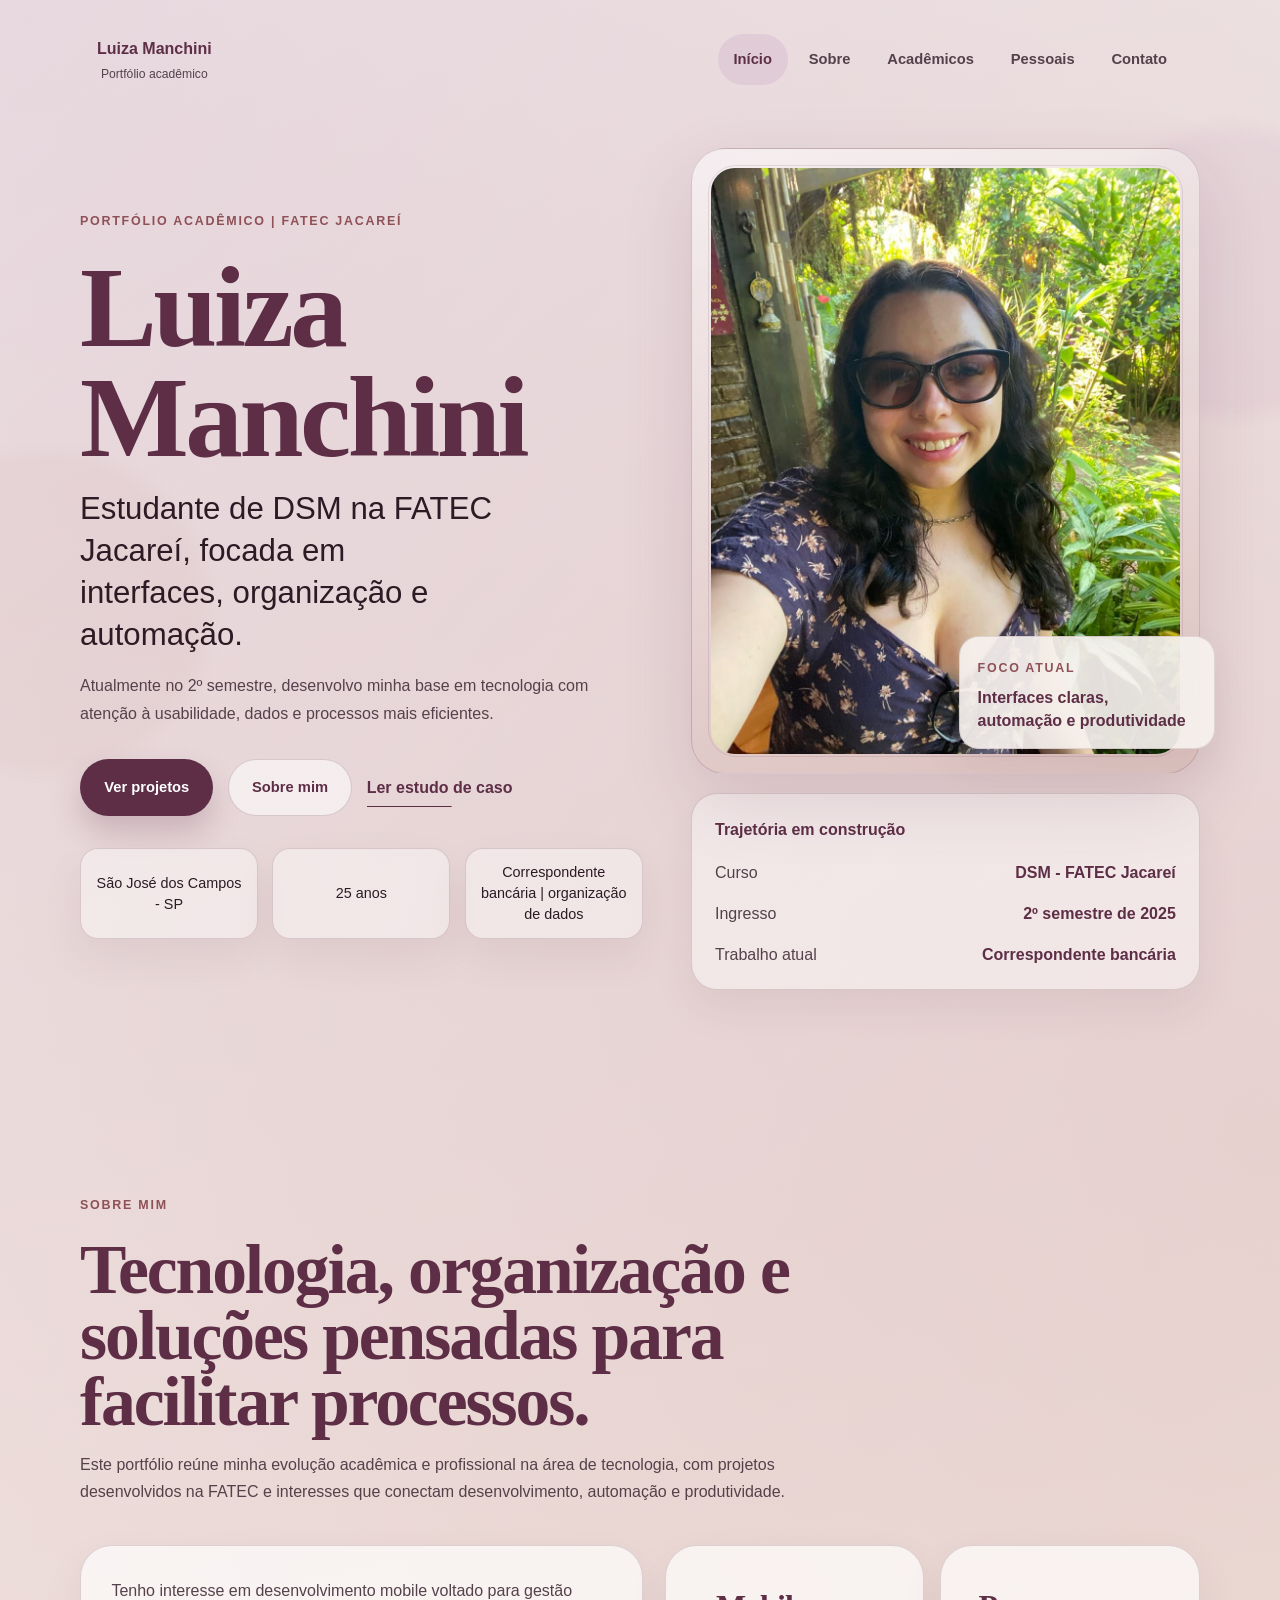
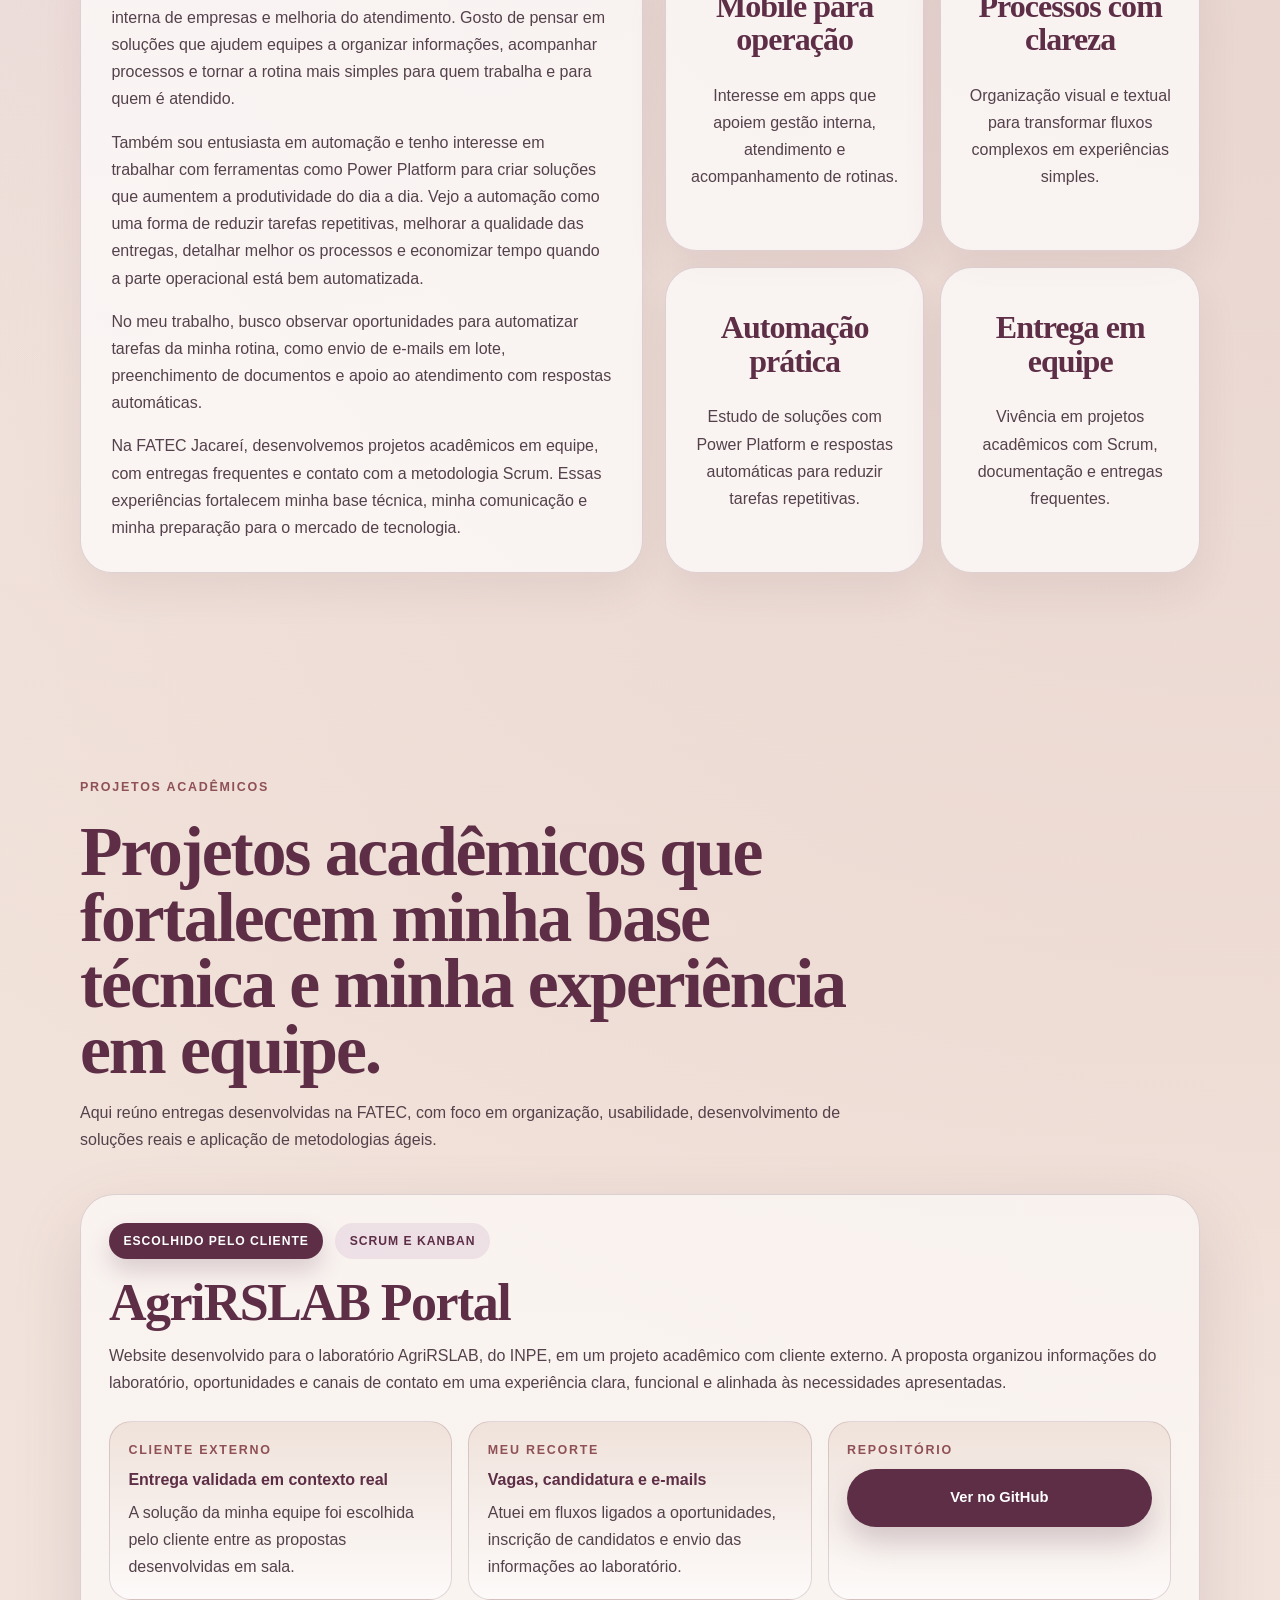
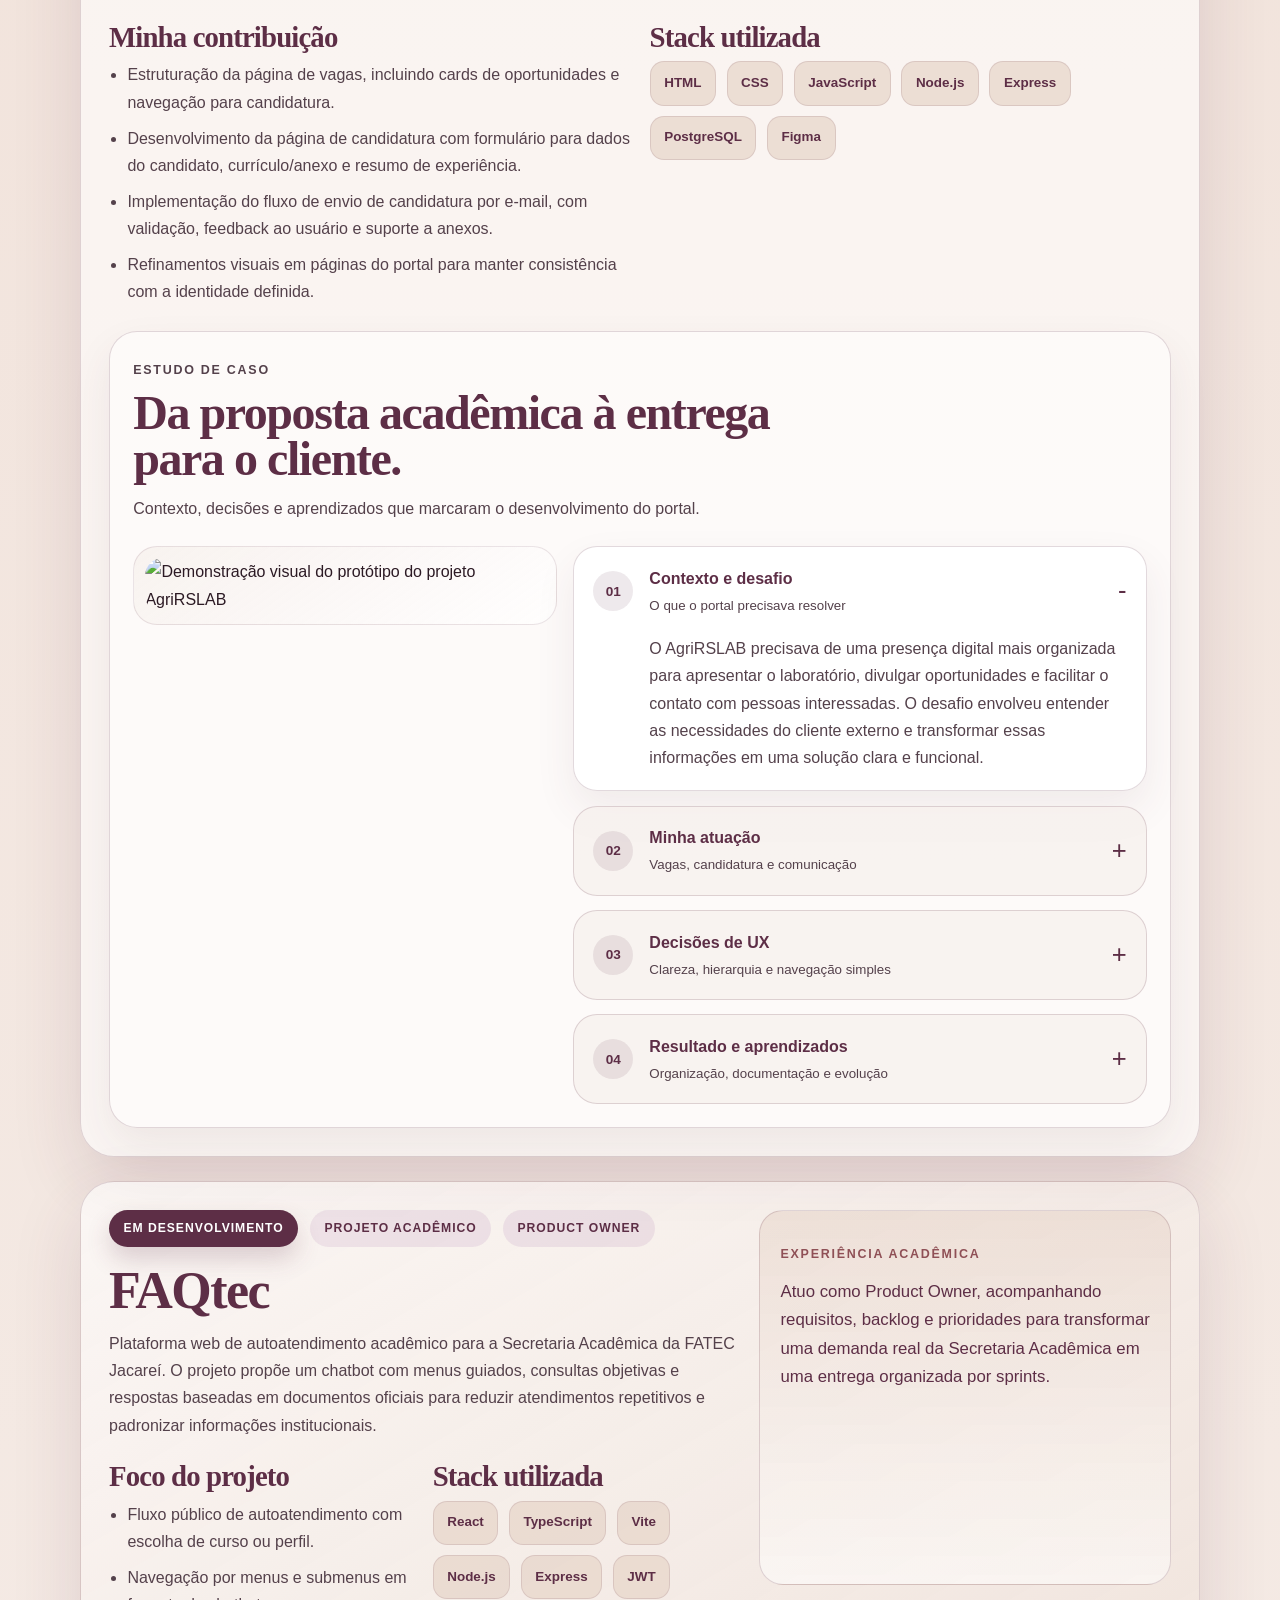
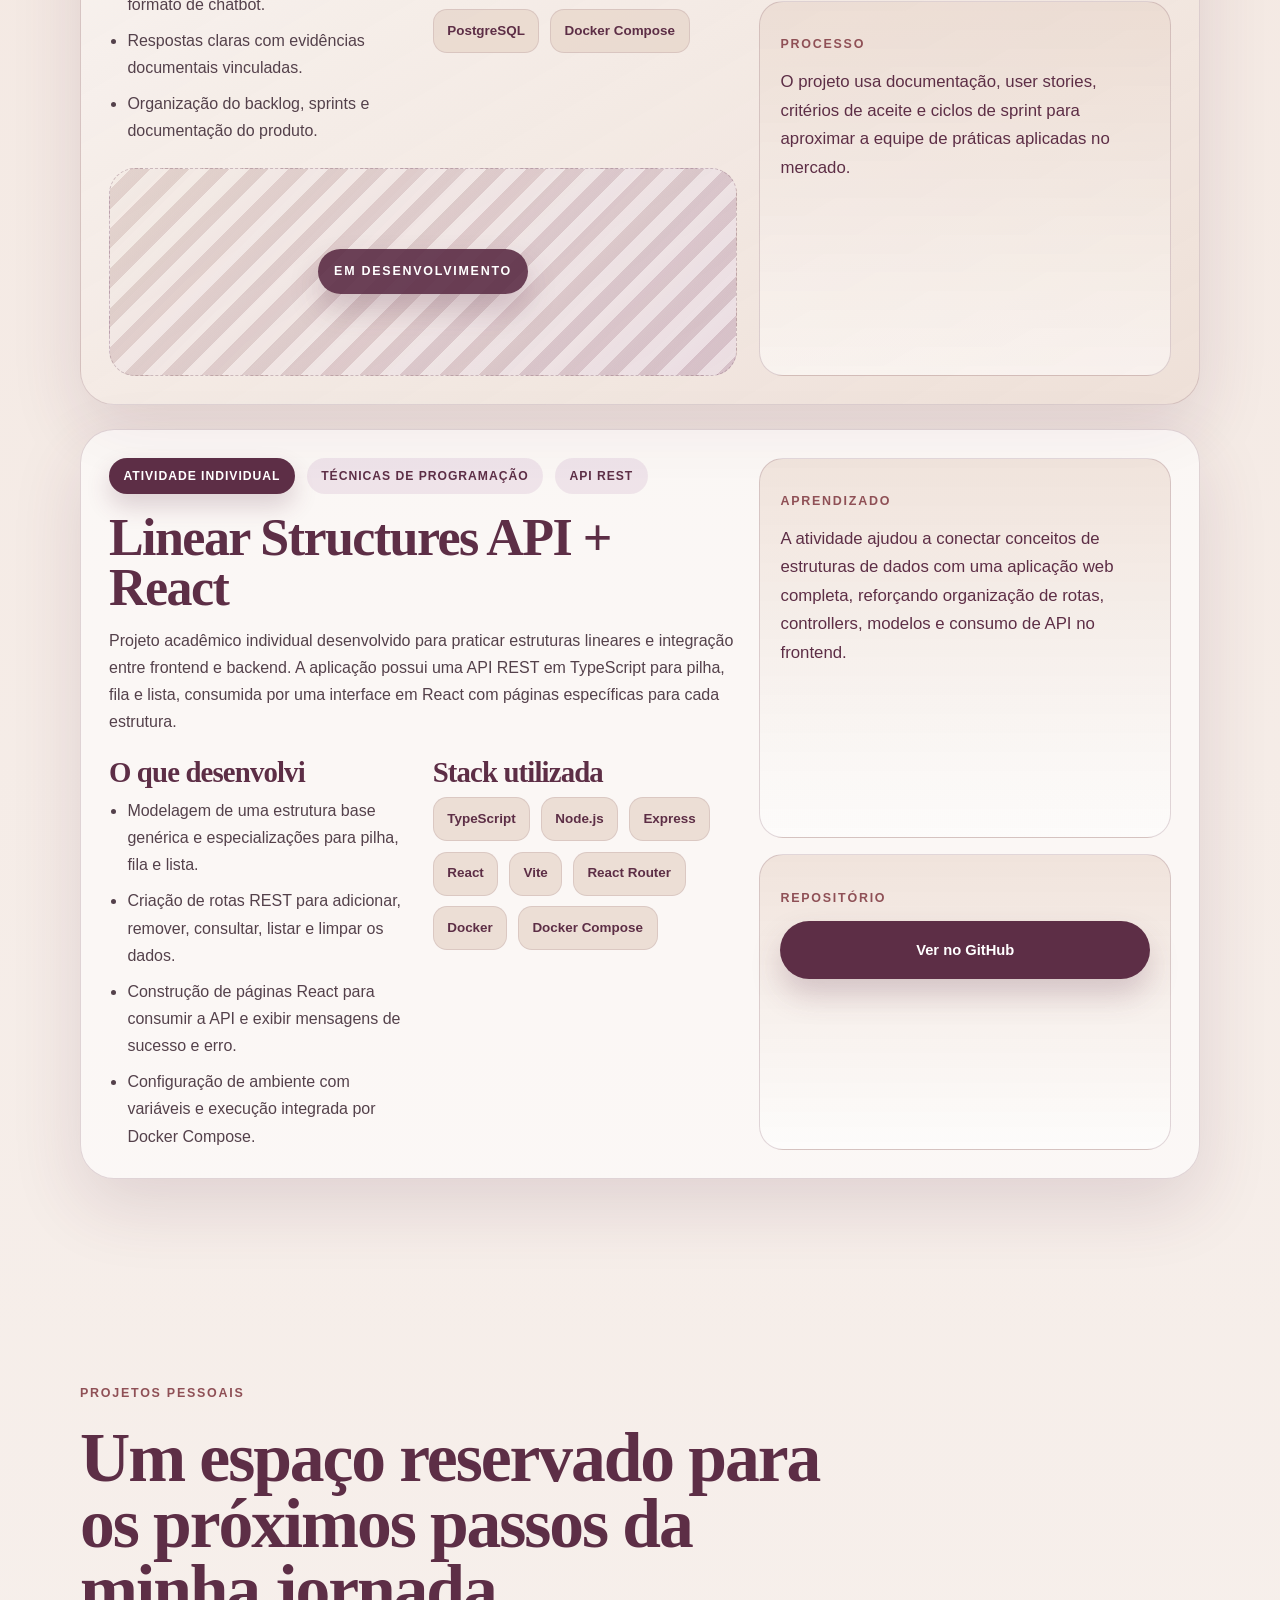
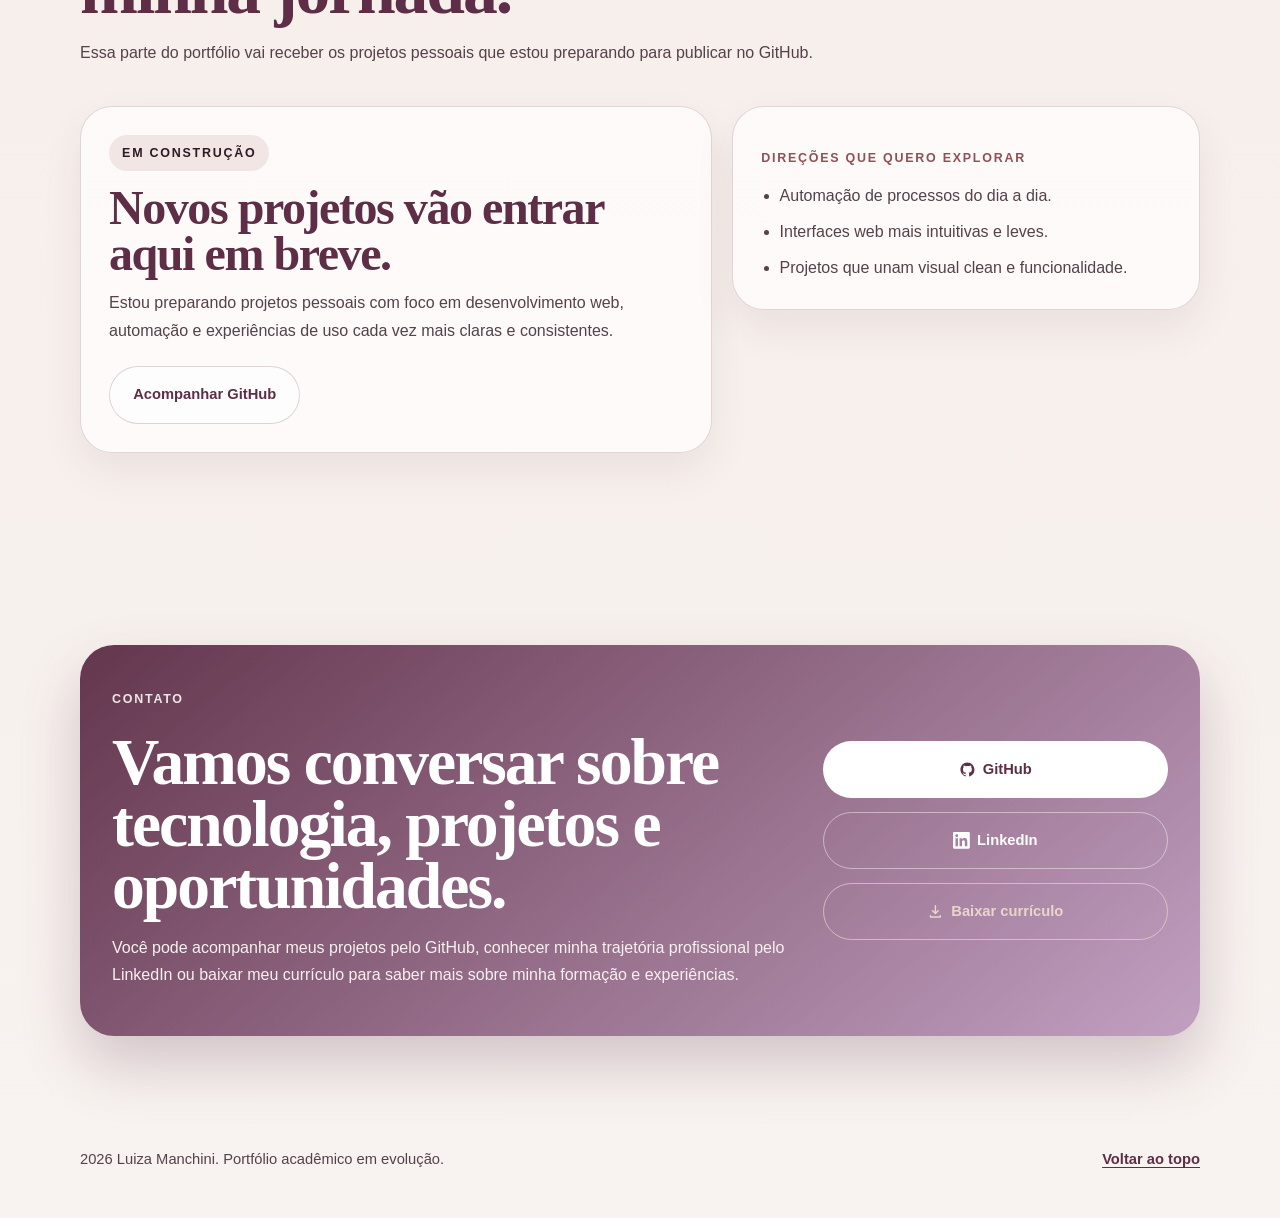
==== commit 3aff75bc: "Sync docs portfolio page with local version" ====
--- a/docs/index.html
+++ b/docs/index.html
@@ -16,9 +16,6 @@
   <meta name="twitter:image" content="assets/images/perfil.jpeg">
   <meta name="theme-color" content="#e8d6cb">
   <title>Luiza Manchini | Portfólio Acadêmico</title>
-  <link rel="preconnect" href="https://fonts.googleapis.com">
-  <link rel="preconnect" href="https://fonts.gstatic.com" crossorigin>
-  <link href="https://fonts.googleapis.com/css2?family=Cormorant+Garamond:wght@500;600;700&family=Sora:wght@300;400;500;600;700&display=swap" rel="stylesheet">
   <link rel="icon" type="image/svg+xml" href="assets/icons/favicon.svg">
   <link rel="stylesheet" href="css/style.css">
   <script>document.documentElement.classList.add('js-ready');</script>
@@ -216,7 +213,7 @@
 
               <div class="case-study-content">
                 <div class="project-demo-card">
-                  <img src="assets/images/GifFigma.gif" alt="Demonstração visual do protótipo do projeto AgriRSLAB" loading="lazy" decoding="async">
+                  <img src="assets/images/agrislab.gif" alt="Demonstração visual do protótipo do projeto AgriRSLAB" loading="lazy" decoding="async">
                 </div>
 
                 <div class="case-study-list" aria-label="Etapas do estudo de caso">
@@ -422,7 +419,7 @@
             <svg class="button-icon" viewBox="0 0 24 24" aria-hidden="true"><path d="M20.45 20.45h-3.56v-5.58c0-1.33-.03-3.04-1.85-3.04-1.85 0-2.13 1.44-2.13 2.94v5.68H9.35V8.98h3.42v1.57h.05c.48-.9 1.64-1.85 3.37-1.85 3.6 0 4.27 2.37 4.27 5.46v6.29ZM5.33 7.41a2.06 2.06 0 1 1 0-4.12 2.06 2.06 0 0 1 0 4.12Zm1.78 13.04H3.55V8.98h3.56v11.47ZM22.22 0H1.77C.79 0 0 .77 0 1.72v20.56C0 23.23.79 24 1.77 24h20.45c.98 0 1.78-.77 1.78-1.72V1.72C24 .77 23.2 0 22.22 0Z"/></svg>
             LinkedIn
           </a>
-          <a class="button button-secondary button-block" href="assets/documents/CV.pdf" download>
+          <a class="button button-secondary button-block" href="assets/documents/CurriculoLuiza_Manchini.pdf" download>
             <svg class="button-icon" viewBox="0 0 24 24" aria-hidden="true"><path d="M12 3a1 1 0 0 1 1 1v8.59l2.3-2.3a1 1 0 1 1 1.4 1.42l-4 4a1 1 0 0 1-1.4 0l-4-4a1 1 0 1 1 1.4-1.42l2.3 2.3V4a1 1 0 0 1 1-1Zm-7 14a1 1 0 0 1 1 1v1h12v-1a1 1 0 1 1 2 0v2a1 1 0 0 1-1 1H5a1 1 0 0 1-1-1v-2a1 1 0 0 1 1-1Z"/></svg>
             Baixar currículo
           </a>
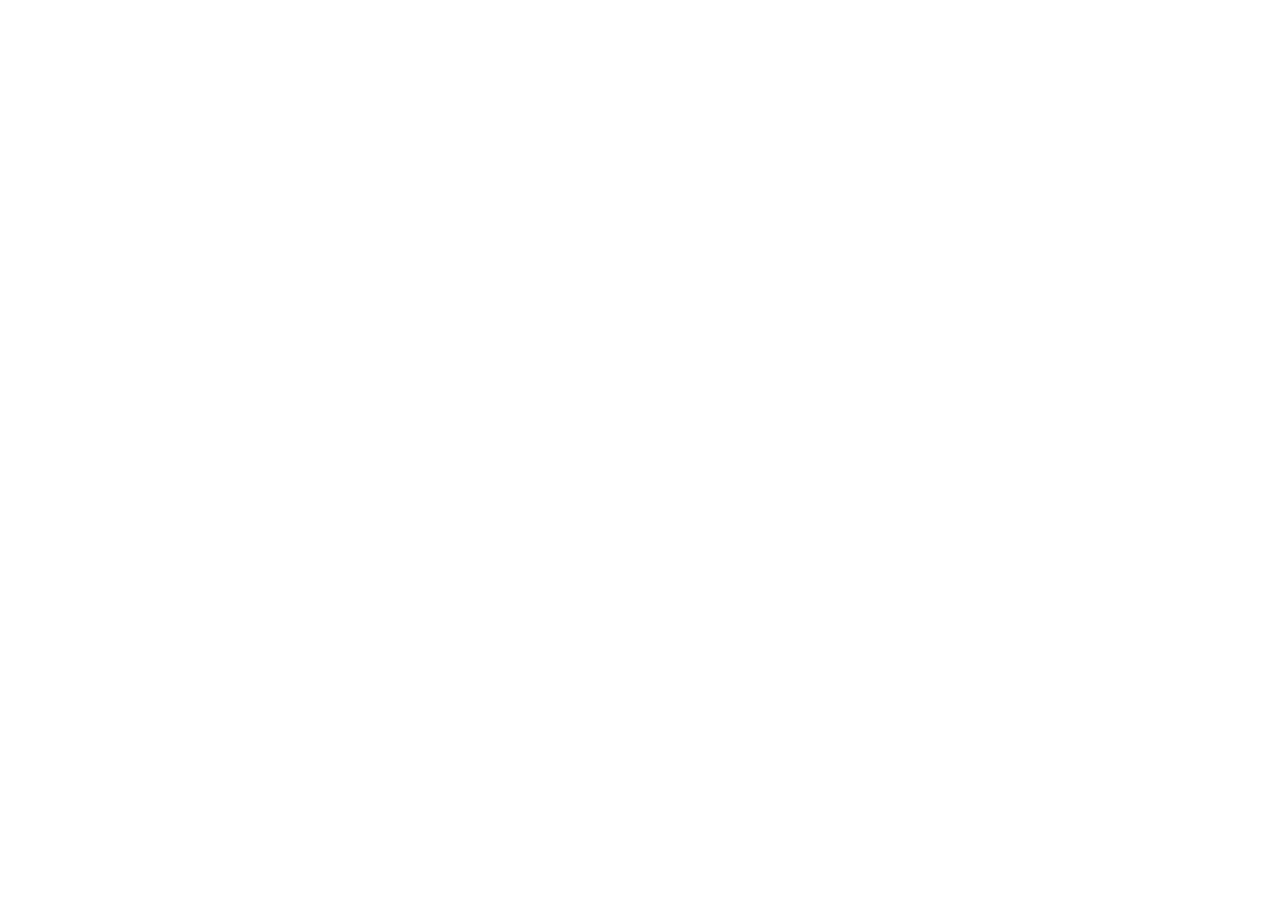
==== commit 2850044e: "redirect deploy to updated portfolio" ====
--- a/docs/index.html
+++ b/docs/index.html
@@ -3,436 +3,10 @@
 <head>
   <meta charset="UTF-8">
   <meta name="viewport" content="width=device-width, initial-scale=1.0">
-  <meta name="description" content="Portfólio acadêmico de Luiza Manchini, estudante de Desenvolvimento de Software Multiplataforma na FATEC Jacareí, com foco em interfaces claras, automação e produtividade.">
-  <meta name="robots" content="index,follow">
-  <meta property="og:locale" content="pt_BR">
-  <meta property="og:type" content="website">
-  <meta property="og:title" content="Luiza Manchini | Portfólio Acadêmico">
-  <meta property="og:description" content="Projetos acadêmicos, processo criativo e evolução de Luiza Manchini em Desenvolvimento de Software Multiplataforma.">
-  <meta property="og:image" content="assets/images/perfil.jpeg">
-  <meta name="twitter:card" content="summary_large_image">
-  <meta name="twitter:title" content="Luiza Manchini | Portfólio Acadêmico">
-  <meta name="twitter:description" content="Projetos acadêmicos, processo criativo e evolução de Luiza Manchini em Desenvolvimento de Software Multiplataforma.">
-  <meta name="twitter:image" content="assets/images/perfil.jpeg">
-  <meta name="theme-color" content="#e8d6cb">
-  <title>Luiza Manchini | Portfólio Acadêmico</title>
-  <link rel="icon" type="image/svg+xml" href="assets/icons/favicon.svg">
-  <link rel="stylesheet" href="css/style.css">
-  <script>document.documentElement.classList.add('js-ready');</script>
-  <script src="js/script.js" defer></script>
+  <meta http-equiv="refresh" content="0; url=https://luiza-manchini.github.io/portifolio/">
+  <title>Portfólio de Projetos - Fatec Jacareí</title>
 </head>
 <body>
-  <a class="skip-link" href="#conteudo">Ir para o conteúdo principal</a>
-
-  <header class="site-header">
-    <div class="container header-inner">
-      <div class="header-bar">
-        <a class="brand" href="#inicio" aria-label="Ir para o início">
-          <span class="brand-copy">
-            <strong>Luiza Manchini</strong>
-            <span>Portfólio acadêmico</span>
-          </span>
-        </a>
-
-        <button class="menu-toggle" type="button" aria-expanded="false" aria-controls="site-navigation">
-          <span class="menu-toggle-lines" aria-hidden="true">
-            <span></span>
-            <span></span>
-            <span></span>
-          </span>
-          <span class="menu-toggle-label">Menu</span>
-        </button>
-      </div>
-
-      <nav class="site-nav" id="site-navigation" aria-label="Navegação principal">
-        <ul>
-          <li><a href="#inicio">Início</a></li>
-          <li><a href="#sobre">Sobre</a></li>
-          <li><a href="#academicos">Acadêmicos</a></li>
-          <li><a href="#pessoais">Pessoais</a></li>
-          <li><a href="#contato">Contato</a></li>
-        </ul>
-      </nav>
-    </div>
-  </header>
-
-  <main id="conteudo">
-    <section class="section hero" id="inicio">
-      <div class="container hero-grid">
-        <div class="hero-copy" data-reveal>
-          <p class="eyebrow">Portfólio acadêmico | FATEC Jacareí</p>
-          <h1>Luiza Manchini</h1>
-          <p class="hero-lead">Estudante de DSM na FATEC Jacareí, focada em interfaces, organização e automação.</p>
-          <p class="hero-text">Atualmente no 2º semestre, desenvolvo minha base em tecnologia com atenção à usabilidade, dados e processos mais eficientes.</p>
-
-          <div class="hero-actions">
-            <a class="button button-primary" href="#academicos">Ver projetos</a>
-            <a class="button button-secondary" href="#sobre">Sobre mim</a>
-            <a class="text-link" href="#agri-case">Ler estudo de caso</a>
-          </div>
-
-          <ul class="hero-points" aria-label="Informações principais">
-            <li>São José dos Campos - SP</li>
-            <li>25 anos</li>
-            <li>Correspondente bancária | organização de dados</li>
-          </ul>
-        </div>
-
-        <div class="hero-visual" data-reveal>
-          <div class="portrait-card">
-            <span class="portrait-ring" aria-hidden="true"></span>
-            <img src="assets/images/perfil.jpeg" alt="Retrato de Luiza Manchini" width="960" height="1280" decoding="async" fetchpriority="high">
-
-            <div class="floating-note">
-              <span class="note-label">Foco atual</span>
-              <strong>Interfaces claras, automação e produtividade</strong>
-            </div>
-          </div>
-
-          <div class="hero-mini-card">
-            <p class="mini-title">Trajetória em construção</p>
-            <ul>
-              <li><span>Curso</span><strong>DSM - FATEC Jacareí</strong></li>
-              <li><span>Ingresso</span><strong>2º semestre de 2025</strong></li>
-              <li><span>Trabalho atual</span><strong>Correspondente bancária</strong></li>
-            </ul>
-          </div>
-        </div>
-      </div>
-    </section>
-
-    <section class="section about-section" id="sobre">
-      <div class="container">
-        <div class="section-heading" data-reveal>
-          <p class="section-kicker">Sobre mim</p>
-          <h2>Tecnologia, organização e soluções pensadas para facilitar processos.</h2>
-          <p>Este portfólio reúne minha evolução acadêmica e profissional na área de tecnologia, com projetos desenvolvidos na FATEC e interesses que conectam desenvolvimento, automação e produtividade.</p>
-        </div>
-
-        <div class="about-grid">
-          <article class="about-card" data-reveal>
-            <p>Tenho interesse em desenvolvimento mobile voltado para gestão interna de empresas e melhoria do atendimento. Gosto de pensar em soluções que ajudem equipes a organizar informações, acompanhar processos e tornar a rotina mais simples para quem trabalha e para quem é atendido.</p>
-            <p>Também sou entusiasta em automação e tenho interesse em trabalhar com ferramentas como Power Platform para criar soluções que aumentem a produtividade do dia a dia. Vejo a automação como uma forma de reduzir tarefas repetitivas, melhorar a qualidade das entregas, detalhar melhor os processos e economizar tempo quando a parte operacional está bem automatizada.</p>
-            <p>No meu trabalho, busco observar oportunidades para automatizar tarefas da minha rotina, como envio de e-mails em lote, preenchimento de documentos e apoio ao atendimento com respostas automáticas.</p>
-            <p>Na FATEC Jacareí, desenvolvemos projetos acadêmicos em equipe, com entregas frequentes e contato com a metodologia Scrum. Essas experiências fortalecem minha base técnica, minha comunicação e minha preparação para o mercado de tecnologia.</p>
-          </article>
-
-          <div class="principles-grid" data-reveal>
-            <article class="principle-card">
-              <h3>Mobile para operação</h3>
-              <p>Interesse em apps que apoiem gestão interna, atendimento e acompanhamento de rotinas.</p>
-            </article>
-
-            <article class="principle-card">
-              <h3>Processos com clareza</h3>
-              <p>Organização visual e textual para transformar fluxos complexos em experiências simples.</p>
-            </article>
-
-            <article class="principle-card">
-              <h3>Automação prática</h3>
-              <p>Estudo de soluções com Power Platform e respostas automáticas para reduzir tarefas repetitivas.</p>
-            </article>
-
-            <article class="principle-card">
-              <h3>Entrega em equipe</h3>
-              <p>Vivência em projetos acadêmicos com Scrum, documentação e entregas frequentes.</p>
-            </article>
-          </div>
-        </div>
-      </div>
-    </section>
-
-    <section class="section projects-section" id="academicos">
-      <div class="container">
-        <div class="section-heading" data-reveal>
-          <p class="section-kicker">Projetos acadêmicos</p>
-          <h2>Projetos acadêmicos que fortalecem minha base técnica e minha experiência em equipe.</h2>
-          <p>Aqui reúno entregas desenvolvidas na FATEC, com foco em organização, usabilidade, desenvolvimento de soluções reais e aplicação de metodologias ágeis.</p>
-        </div>
-
-        <article class="project-feature project-feature-wide" data-reveal id="agri-case">
-          <div class="project-main">
-            <div class="project-badges">
-              <span class="badge badge-highlight">Escolhido pelo cliente</span>
-              <span class="badge">Scrum e Kanban</span>
-            </div>
-
-            <h3>AgriRSLAB Portal</h3>
-            <p class="project-summary">Website desenvolvido para o laboratório AgriRSLAB, do INPE, em um projeto acadêmico com cliente externo. A proposta organizou informações do laboratório, oportunidades e canais de contato em uma experiência clara, funcional e alinhada às necessidades apresentadas.</p>
-
-            <div class="project-insights" aria-label="Destaques do projeto AgriRSLAB">
-              <article class="project-mini-panel">
-                <span class="side-eyebrow">Cliente externo</span>
-                <strong>Entrega validada em contexto real</strong>
-                <p>A solução da minha equipe foi escolhida pelo cliente entre as propostas desenvolvidas em sala.</p>
-              </article>
-
-              <article class="project-mini-panel">
-                <span class="side-eyebrow">Meu recorte</span>
-                <strong>Vagas, candidatura e e-mails</strong>
-                <p>Atuei em fluxos ligados a oportunidades, inscrição de candidatos e envio das informações ao laboratório.</p>
-              </article>
-
-              <article class="project-mini-panel">
-                <span class="side-eyebrow">Repositório</span>
-                <a class="button button-primary button-block" href="https://github.com/404NotFound-ABP/AgriRSLAB_Portal" target="_blank" rel="noopener noreferrer">Ver no GitHub</a>
-              </article>
-            </div>
-
-            <div class="project-split">
-              <div>
-                <h4>Minha contribuição</h4>
-                <ul class="detail-list">
-                  <li>Estruturação da página de vagas, incluindo cards de oportunidades e navegação para candidatura.</li>
-                  <li>Desenvolvimento da página de candidatura com formulário para dados do candidato, currículo/anexo e resumo de experiência.</li>
-                  <li>Implementação do fluxo de envio de candidatura por e-mail, com validação, feedback ao usuário e suporte a anexos.</li>
-                  <li>Refinamentos visuais em páginas do portal para manter consistência com a identidade definida.</li>
-                </ul>
-              </div>
-
-              <div>
-                <h4>Stack utilizada</h4>
-                <div class="tag-list" aria-label="Tecnologias utilizadas">
-                  <span class="tag">HTML</span>
-                  <span class="tag">CSS</span>
-                  <span class="tag">JavaScript</span>
-                  <span class="tag">Node.js</span>
-                  <span class="tag">Express</span>
-                  <span class="tag">PostgreSQL</span>
-                  <span class="tag">Figma</span>
-                </div>
-              </div>
-            </div>
-
-            <section class="case-study-shell" aria-labelledby="case-study-title">
-              <div class="case-study-intro">
-                <p class="section-kicker">Estudo de caso</p>
-                <h4 id="case-study-title">Da proposta acadêmica à entrega para o cliente.</h4>
-                <p>Contexto, decisões e aprendizados que marcaram o desenvolvimento do portal.</p>
-              </div>
-
-              <div class="case-study-content">
-                <div class="project-demo-card">
-                  <img src="assets/images/agrislab.gif" alt="Demonstração visual do protótipo do projeto AgriRSLAB" loading="lazy" decoding="async">
-                </div>
-
-                <div class="case-study-list" aria-label="Etapas do estudo de caso">
-                  <details class="case-item" open>
-                    <summary>
-                      <span class="case-item-index">01</span>
-                      <span>
-                        <strong>Contexto e desafio</strong>
-                        <small>O que o portal precisava resolver</small>
-                      </span>
-                    </summary>
-                    <p>O AgriRSLAB precisava de uma presença digital mais organizada para apresentar o laboratório, divulgar oportunidades e facilitar o contato com pessoas interessadas. O desafio envolveu entender as necessidades do cliente externo e transformar essas informações em uma solução clara e funcional.</p>
-                  </details>
-
-                  <details class="case-item">
-                    <summary>
-                      <span class="case-item-index">02</span>
-                      <span>
-                        <strong>Minha atuação</strong>
-                        <small>Vagas, candidatura e comunicação</small>
-                      </span>
-                    </summary>
-                    <p>Atuei principalmente no fluxo de vagas e candidatura, estruturando a visualização das oportunidades, a tela de inscrição e o envio das informações por e-mail, incluindo validação de campos, retorno para o usuário e suporte a currículo anexado.</p>
-                  </details>
-
-                  <details class="case-item">
-                    <summary>
-                      <span class="case-item-index">03</span>
-                      <span>
-                        <strong>Decisões de UX</strong>
-                        <small>Clareza, hierarquia e navegação simples</small>
-                      </span>
-                    </summary>
-                    <p>As escolhas priorizaram leitura fluida, hierarquia visual clara e caminhos objetivos para que visitantes entendessem rapidamente o laboratório, encontrassem informações importantes e acessassem oportunidades com facilidade.</p>
-                  </details>
-
-                  <details class="case-item">
-                    <summary>
-                      <span class="case-item-index">04</span>
-                      <span>
-                        <strong>Resultado e aprendizados</strong>
-                        <small>Organização, documentação e evolução</small>
-                      </span>
-                    </summary>
-                    <p>Ter a solução escolhida pelo cliente reforçou a importância de alinhar design, funcionalidade e organização em equipe. O uso de Scrum, Kanban, Trello e UML também ajudou a visualizar fluxos, dividir responsabilidades e evoluir a entrega com mais segurança.</p>
-                  </details>
-                </div>
-              </div>
-            </section>
-          </div>
-        </article>
-
-        <article class="project-feature project-feature-secondary" data-reveal>
-          <div class="project-main">
-            <div class="project-badges">
-              <span class="badge badge-highlight">Em desenvolvimento</span>
-              <span class="badge">Projeto acadêmico</span>
-              <span class="badge">Product Owner</span>
-            </div>
-
-            <h3>FAQtec</h3>
-            <p class="project-summary">Plataforma web de autoatendimento acadêmico para a Secretaria Acadêmica da FATEC Jacareí. O projeto propõe um chatbot com menus guiados, consultas objetivas e respostas baseadas em documentos oficiais para reduzir atendimentos repetitivos e padronizar informações institucionais.</p>
-
-            <div class="project-split">
-              <div>
-                <h4>Foco do projeto</h4>
-                <ul class="detail-list">
-                  <li>Fluxo público de autoatendimento com escolha de curso ou perfil.</li>
-                  <li>Navegação por menus e submenus em formato de chatbot.</li>
-                  <li>Respostas claras com evidências documentais vinculadas.</li>
-                  <li>Organização do backlog, sprints e documentação do produto.</li>
-                </ul>
-              </div>
-
-              <div>
-                <h4>Stack utilizada</h4>
-                <div class="tag-list" aria-label="Tecnologias utilizadas no FAQtec">
-                  <span class="tag">React</span>
-                  <span class="tag">TypeScript</span>
-                  <span class="tag">Vite</span>
-                  <span class="tag">Node.js</span>
-                  <span class="tag">Express</span>
-                  <span class="tag">JWT</span>
-                  <span class="tag">PostgreSQL</span>
-                  <span class="tag">Docker Compose</span>
-                </div>
-              </div>
-            </div>
-
-            <div class="project-placeholder-media" aria-label="Espaço reservado para demonstração visual do FAQtec">
-              <span>EM DESENVOLVIMENTO</span>
-            </div>
-          </div>
-
-          <aside class="project-side">
-            <div class="project-side-card">
-              <p class="side-eyebrow">Experiência acadêmica</p>
-              <p class="side-highlight">Atuo como Product Owner, acompanhando requisitos, backlog e prioridades para transformar uma demanda real da Secretaria Acadêmica em uma entrega organizada por sprints.</p>
-            </div>
-
-            <div class="project-side-card">
-              <p class="side-eyebrow">Processo</p>
-              <p class="side-highlight">O projeto usa documentação, user stories, critérios de aceite e ciclos de sprint para aproximar a equipe de práticas aplicadas no mercado.</p>
-            </div>
-          </aside>
-        </article>
-
-        <article class="project-feature" data-reveal>
-          <div class="project-main">
-            <div class="project-badges">
-              <span class="badge badge-highlight">Atividade individual</span>
-              <span class="badge">Técnicas de Programação</span>
-              <span class="badge">API REST</span>
-            </div>
-
-            <h3>Linear Structures API + React</h3>
-            <p class="project-summary">Projeto acadêmico individual desenvolvido para praticar estruturas lineares e integração entre frontend e backend. A aplicação possui uma API REST em TypeScript para pilha, fila e lista, consumida por uma interface em React com páginas específicas para cada estrutura.</p>
-
-            <div class="project-split">
-              <div>
-                <h4>O que desenvolvi</h4>
-                <ul class="detail-list">
-                  <li>Modelagem de uma estrutura base genérica e especializações para pilha, fila e lista.</li>
-                  <li>Criação de rotas REST para adicionar, remover, consultar, listar e limpar os dados.</li>
-                  <li>Construção de páginas React para consumir a API e exibir mensagens de sucesso e erro.</li>
-                  <li>Configuração de ambiente com variáveis e execução integrada por Docker Compose.</li>
-                </ul>
-              </div>
-
-              <div>
-                <h4>Stack utilizada</h4>
-                <div class="tag-list" aria-label="Tecnologias utilizadas no Linear Structures API + React">
-                  <span class="tag">TypeScript</span>
-                  <span class="tag">Node.js</span>
-                  <span class="tag">Express</span>
-                  <span class="tag">React</span>
-                  <span class="tag">Vite</span>
-                  <span class="tag">React Router</span>
-                  <span class="tag">Docker</span>
-                  <span class="tag">Docker Compose</span>
-                </div>
-              </div>
-            </div>
-          </div>
-
-          <aside class="project-side">
-            <div class="project-side-card">
-              <p class="side-eyebrow">Aprendizado</p>
-              <p class="side-highlight">A atividade ajudou a conectar conceitos de estruturas de dados com uma aplicação web completa, reforçando organização de rotas, controllers, modelos e consumo de API no frontend.</p>
-            </div>
-
-            <div class="project-side-card">
-              <p class="side-eyebrow">Repositório</p>
-              <a class="button button-primary button-block" href="https://github.com/Luiza-Manchini/linear-structures-api-react" target="_blank" rel="noopener noreferrer">Ver no GitHub</a>
-            </div>
-          </aside>
-        </article>
-      </div>
-    </section>
-
-    <section class="section personal-section" id="pessoais">
-      <div class="container">
-        <div class="section-heading" data-reveal>
-          <p class="section-kicker">Projetos pessoais</p>
-          <h2>Um espaço reservado para os próximos passos da minha jornada.</h2>
-          <p>Essa parte do portfólio vai receber os projetos pessoais que estou preparando para publicar no GitHub.</p>
-        </div>
-
-        <div class="personal-grid">
-          <article class="placeholder-card" data-reveal>
-            <span class="status-pill">Em construção</span>
-            <h3>Novos projetos vão entrar aqui em breve.</h3>
-            <p>Estou preparando projetos pessoais com foco em desenvolvimento web, automação e experiências de uso cada vez mais claras e consistentes.</p>
-            <a class="button button-secondary" href="https://github.com/Luiza-Manchini" target="_blank" rel="noopener noreferrer">Acompanhar GitHub</a>
-          </article>
-
-          <aside class="idea-card" data-reveal>
-            <p class="side-eyebrow">Direções que quero explorar</p>
-            <ul class="detail-list">
-              <li>Automação de processos do dia a dia.</li>
-              <li>Interfaces web mais intuitivas e leves.</li>
-              <li>Projetos que unam visual clean e funcionalidade.</li>
-            </ul>
-          </aside>
-        </div>
-      </div>
-    </section>
-
-    <section class="section contact-section" id="contato">
-      <div class="container contact-shell" data-reveal>
-        <div class="contact-copy">
-          <p class="section-kicker">Contato</p>
-          <h2>Vamos conversar sobre tecnologia, projetos e oportunidades.</h2>
-          <p>Você pode acompanhar meus projetos pelo GitHub, conhecer minha trajetória profissional pelo LinkedIn ou baixar meu currículo para saber mais sobre minha formação e experiências.</p>
-        </div>
-
-        <div class="contact-actions">
-          <a class="button button-primary button-block" href="https://github.com/Luiza-Manchini" target="_blank" rel="noopener noreferrer">
-            <svg class="button-icon" viewBox="0 0 24 24" aria-hidden="true"><path d="M12 2C6.48 2 2 6.58 2 12.26c0 4.54 2.87 8.39 6.84 9.75.5.09.68-.22.68-.49 0-.24-.01-.88-.01-1.73-2.78.62-3.37-1.37-3.37-1.37-.45-1.18-1.11-1.49-1.11-1.49-.91-.64.07-.63.07-.63 1 .07 1.53 1.06 1.53 1.06.9 1.57 2.36 1.12 2.93.86.09-.67.35-1.12.63-1.38-2.22-.26-4.56-1.14-4.56-5.07 0-1.12.39-2.03 1.03-2.75-.1-.26-.45-1.3.1-2.71 0 0 .84-.28 2.75 1.05A9.34 9.34 0 0 1 12 7.02c.85 0 1.7.12 2.5.34 1.9-1.33 2.74-1.05 2.74-1.05.55 1.41.2 2.45.1 2.71.64.72 1.03 1.63 1.03 2.75 0 3.94-2.34 4.8-4.57 5.06.36.32.68.95.68 1.92 0 1.38-.01 2.5-.01 2.84 0 .27.18.59.69.49A10.1 10.1 0 0 0 22 12.26C22 6.58 17.52 2 12 2Z"/></svg>
-            GitHub
-          </a>
-          <a class="button button-secondary button-block" href="https://www.linkedin.com/in/luiza-manchini-b51a7b336/" target="_blank" rel="noopener noreferrer">
-            <svg class="button-icon" viewBox="0 0 24 24" aria-hidden="true"><path d="M20.45 20.45h-3.56v-5.58c0-1.33-.03-3.04-1.85-3.04-1.85 0-2.13 1.44-2.13 2.94v5.68H9.35V8.98h3.42v1.57h.05c.48-.9 1.64-1.85 3.37-1.85 3.6 0 4.27 2.37 4.27 5.46v6.29ZM5.33 7.41a2.06 2.06 0 1 1 0-4.12 2.06 2.06 0 0 1 0 4.12Zm1.78 13.04H3.55V8.98h3.56v11.47ZM22.22 0H1.77C.79 0 0 .77 0 1.72v20.56C0 23.23.79 24 1.77 24h20.45c.98 0 1.78-.77 1.78-1.72V1.72C24 .77 23.2 0 22.22 0Z"/></svg>
-            LinkedIn
-          </a>
-          <a class="button button-secondary button-block" href="assets/documents/CurriculoLuiza_Manchini.pdf" download>
-            <svg class="button-icon" viewBox="0 0 24 24" aria-hidden="true"><path d="M12 3a1 1 0 0 1 1 1v8.59l2.3-2.3a1 1 0 1 1 1.4 1.42l-4 4a1 1 0 0 1-1.4 0l-4-4a1 1 0 1 1 1.4-1.42l2.3 2.3V4a1 1 0 0 1 1-1Zm-7 14a1 1 0 0 1 1 1v1h12v-1a1 1 0 1 1 2 0v2a1 1 0 0 1-1 1H5a1 1 0 0 1-1-1v-2a1 1 0 0 1 1-1Z"/></svg>
-            Baixar currículo
-          </a>
-        </div>
-      </div>
-    </section>
-  </main>
-
-  <footer class="site-footer">
-    <div class="container footer-inner">
-      <p><span id="current-year"></span> Luiza Manchini. Portfólio acadêmico em evolução.</p>
-      <a href="#inicio">Voltar ao topo</a>
-    </div>
-  </footer>
+  <p>Redirecionando para a nova versão do portfólio...</p>
 </body>
-</html>
+</html>
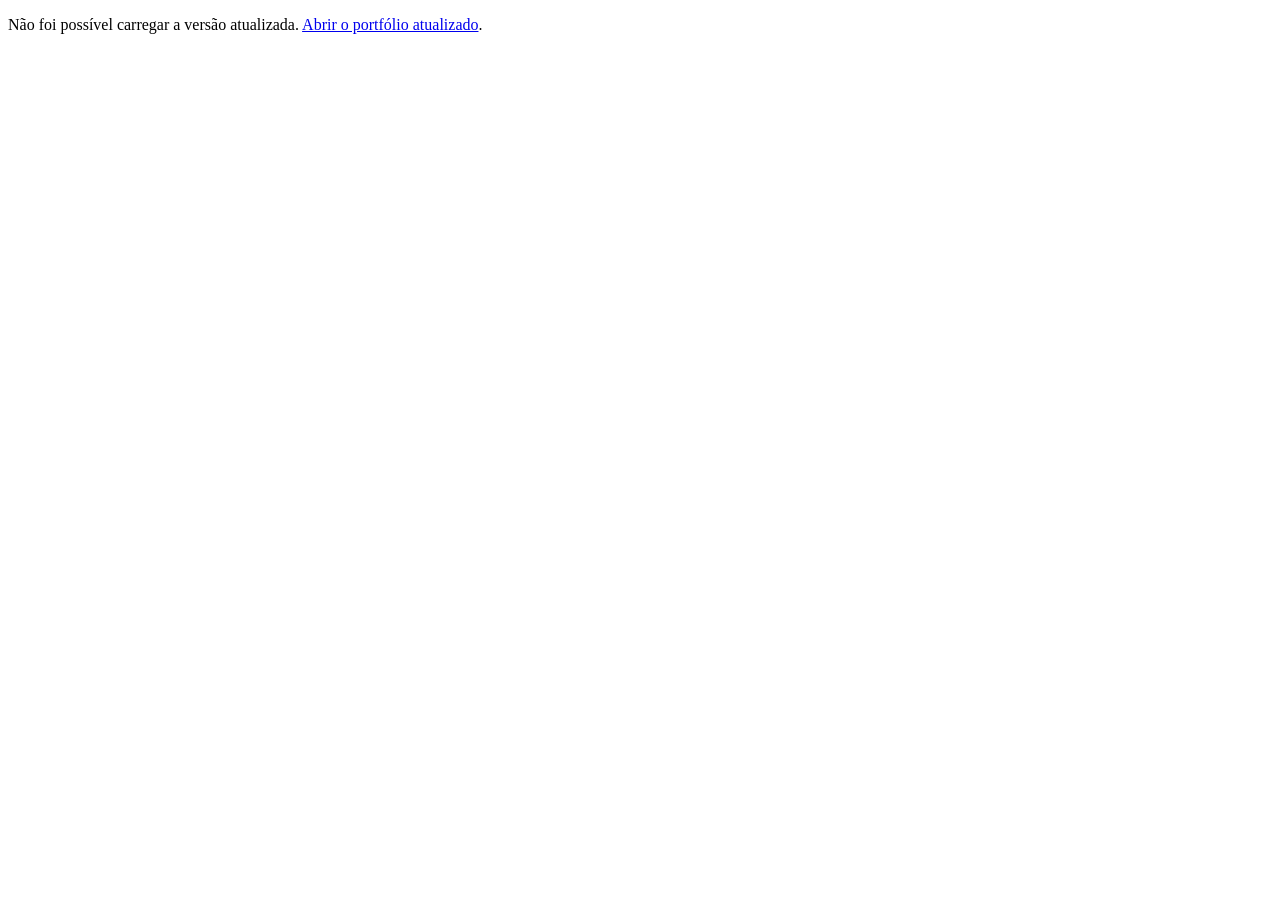
==== commit 5964f429: "load updated portfolio content" ====
--- a/docs/index.html
+++ b/docs/index.html
@@ -3,10 +3,21 @@
 <head>
   <meta charset="UTF-8">
   <meta name="viewport" content="width=device-width, initial-scale=1.0">
-  <meta http-equiv="refresh" content="0; url=https://luiza-manchini.github.io/portifolio/">
   <title>Portfólio de Projetos - Fatec Jacareí</title>
 </head>
 <body>
-  <p>Redirecionando para a nova versão do portfólio...</p>
+  <p>Carregando a versão atualizada do portfólio...</p>
+  <script>
+    (async () => {
+      const response = await fetch('https://raw.githubusercontent.com/Luiza-Manchini/portifolio/main/index.html');
+      const html = await response.text();
+      const updated = html.replace('<head>', '<head><base href="https://luiza-manchini.github.io/portifolio/">');
+      document.open();
+      document.write(updated);
+      document.close();
+    })().catch(() => {
+      document.body.innerHTML = '<p>Não foi possível carregar a versão atualizada. <a href="https://luiza-manchini.github.io/portifolio/">Abrir o portfólio atualizado</a>.</p>';
+    });
+  </script>
 </body>
 </html>
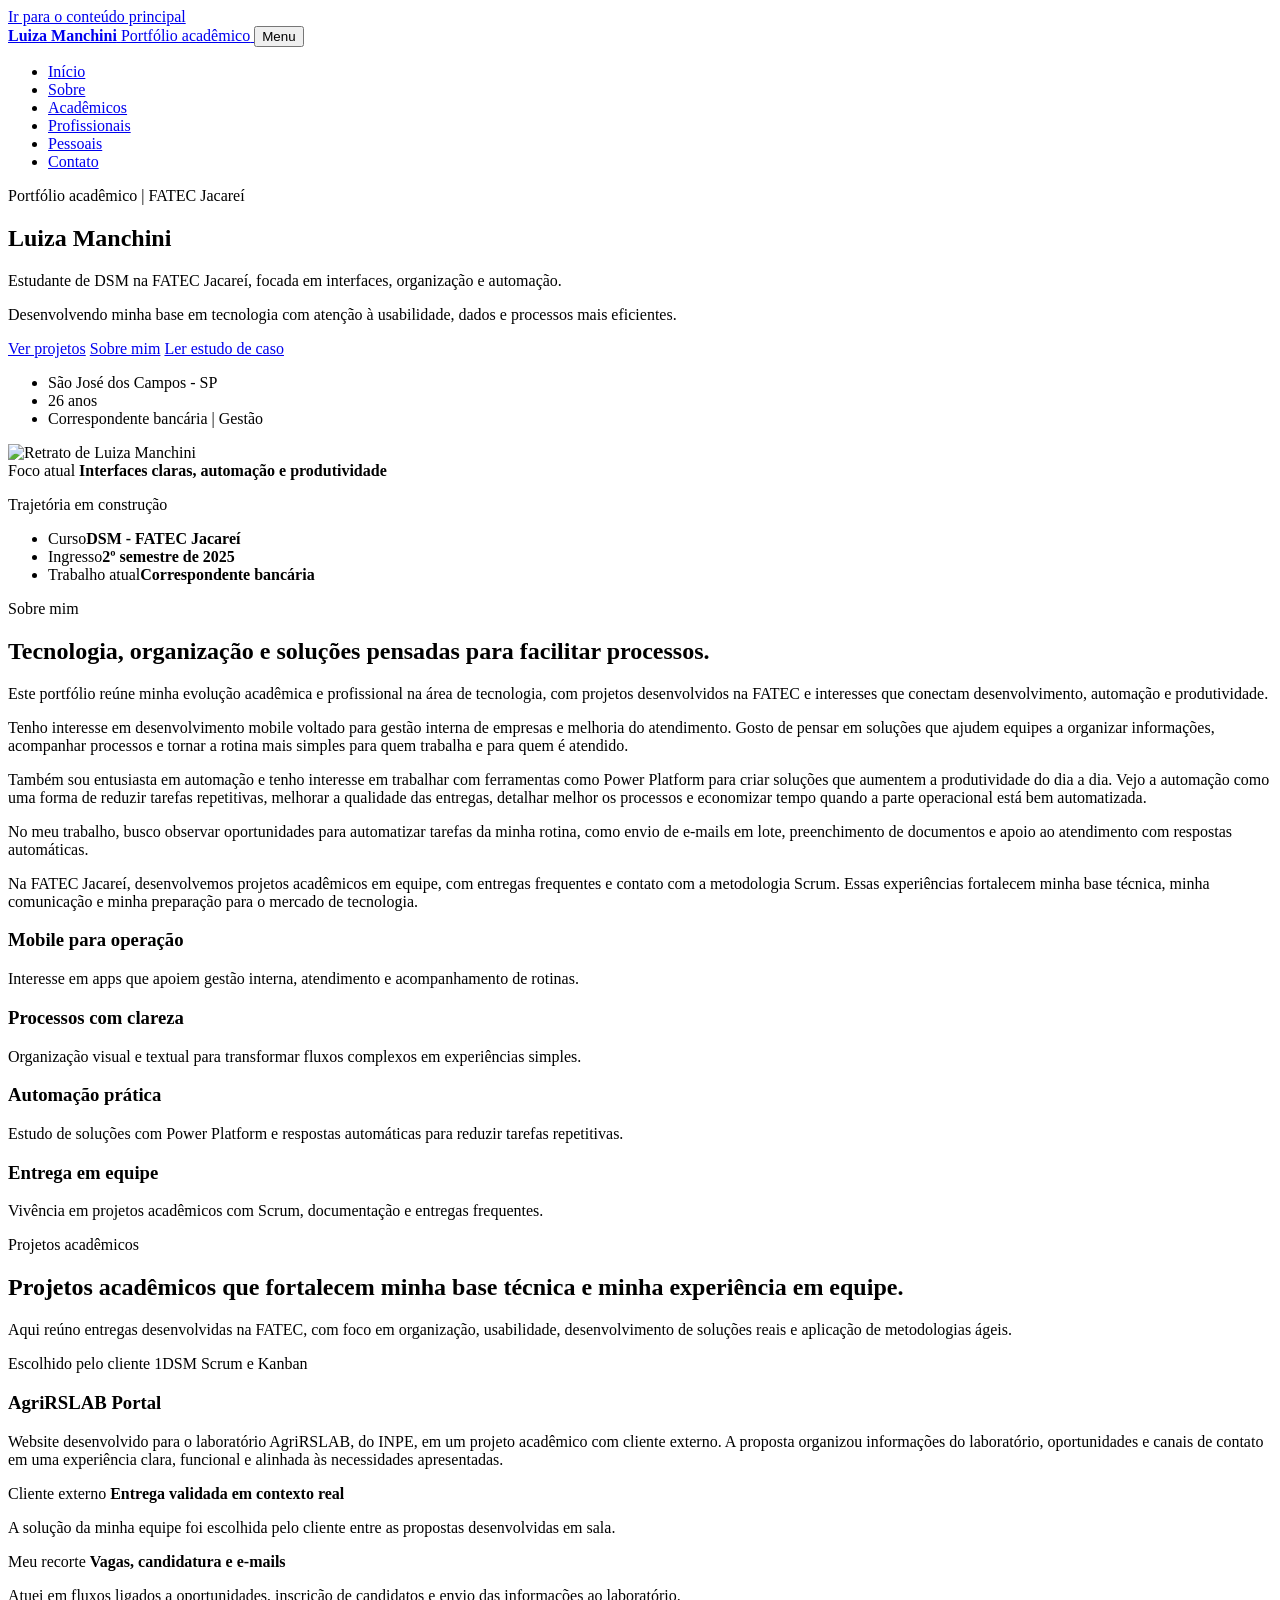
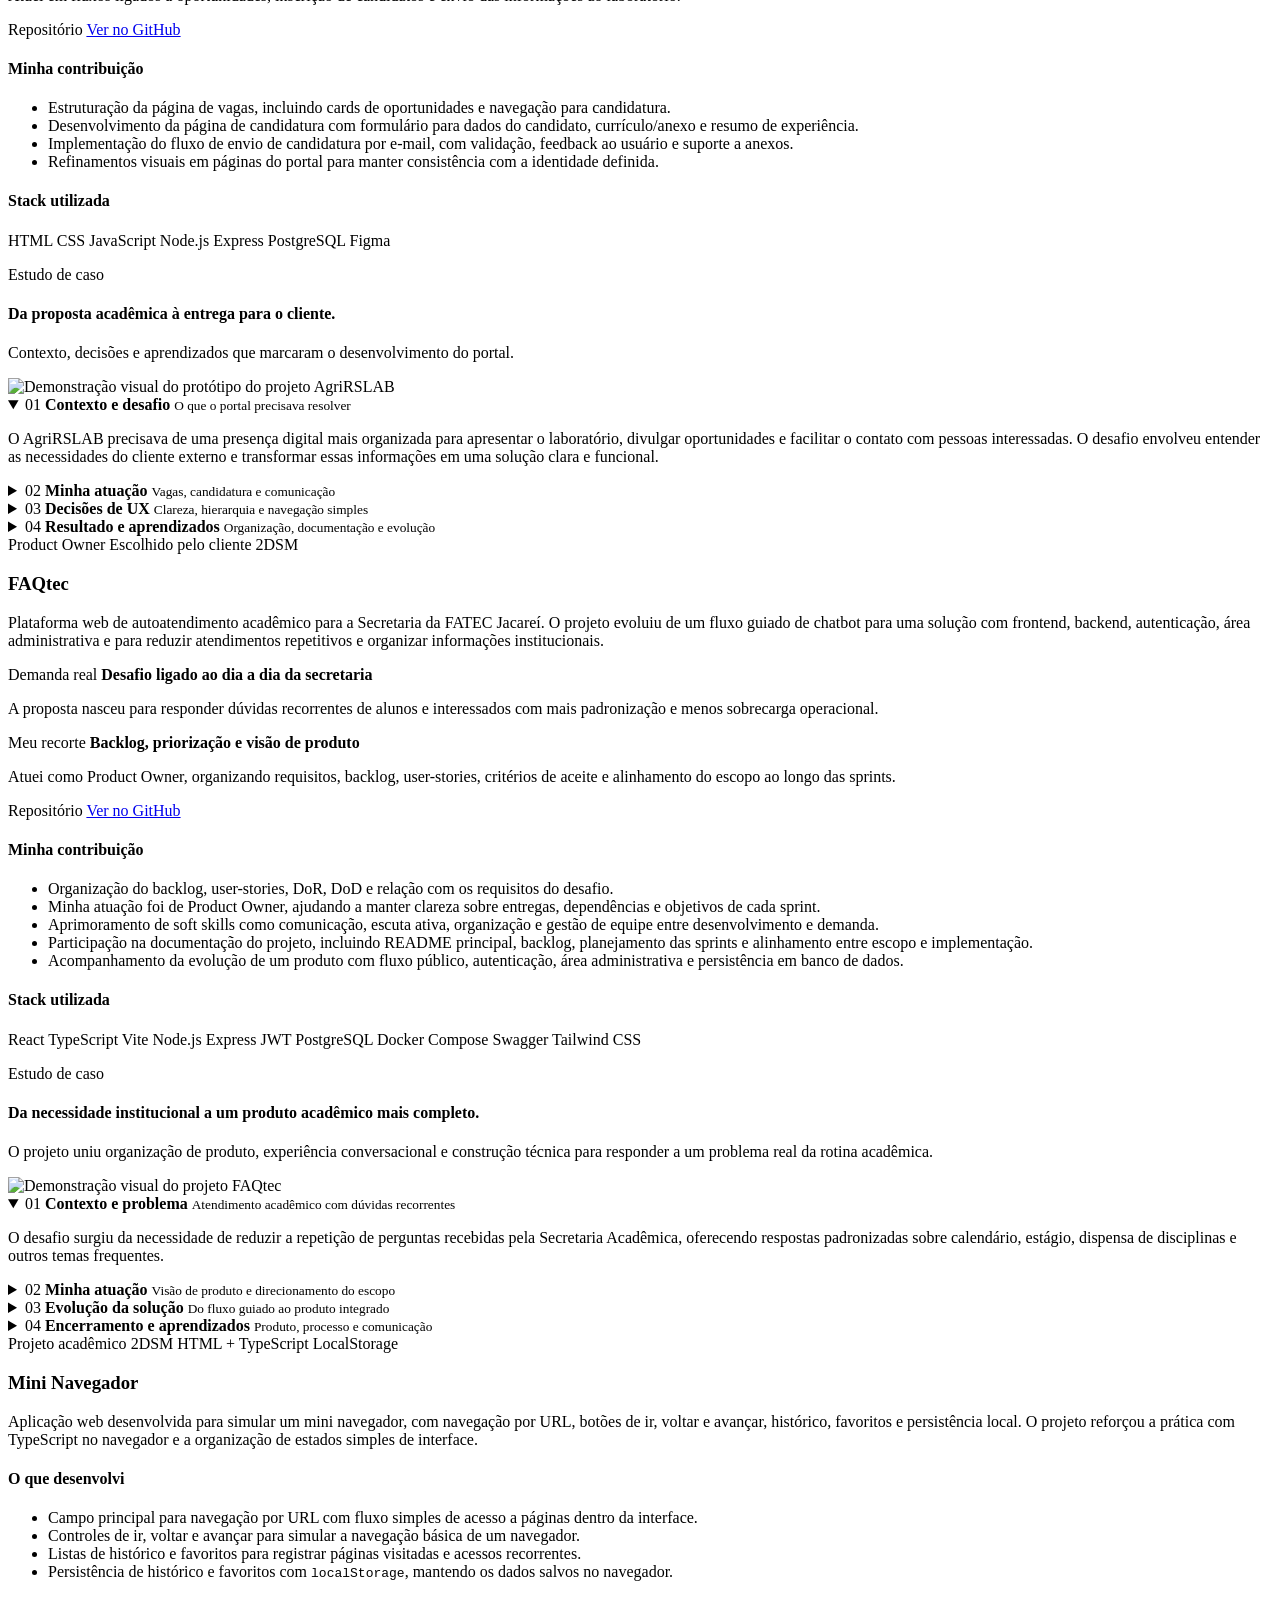
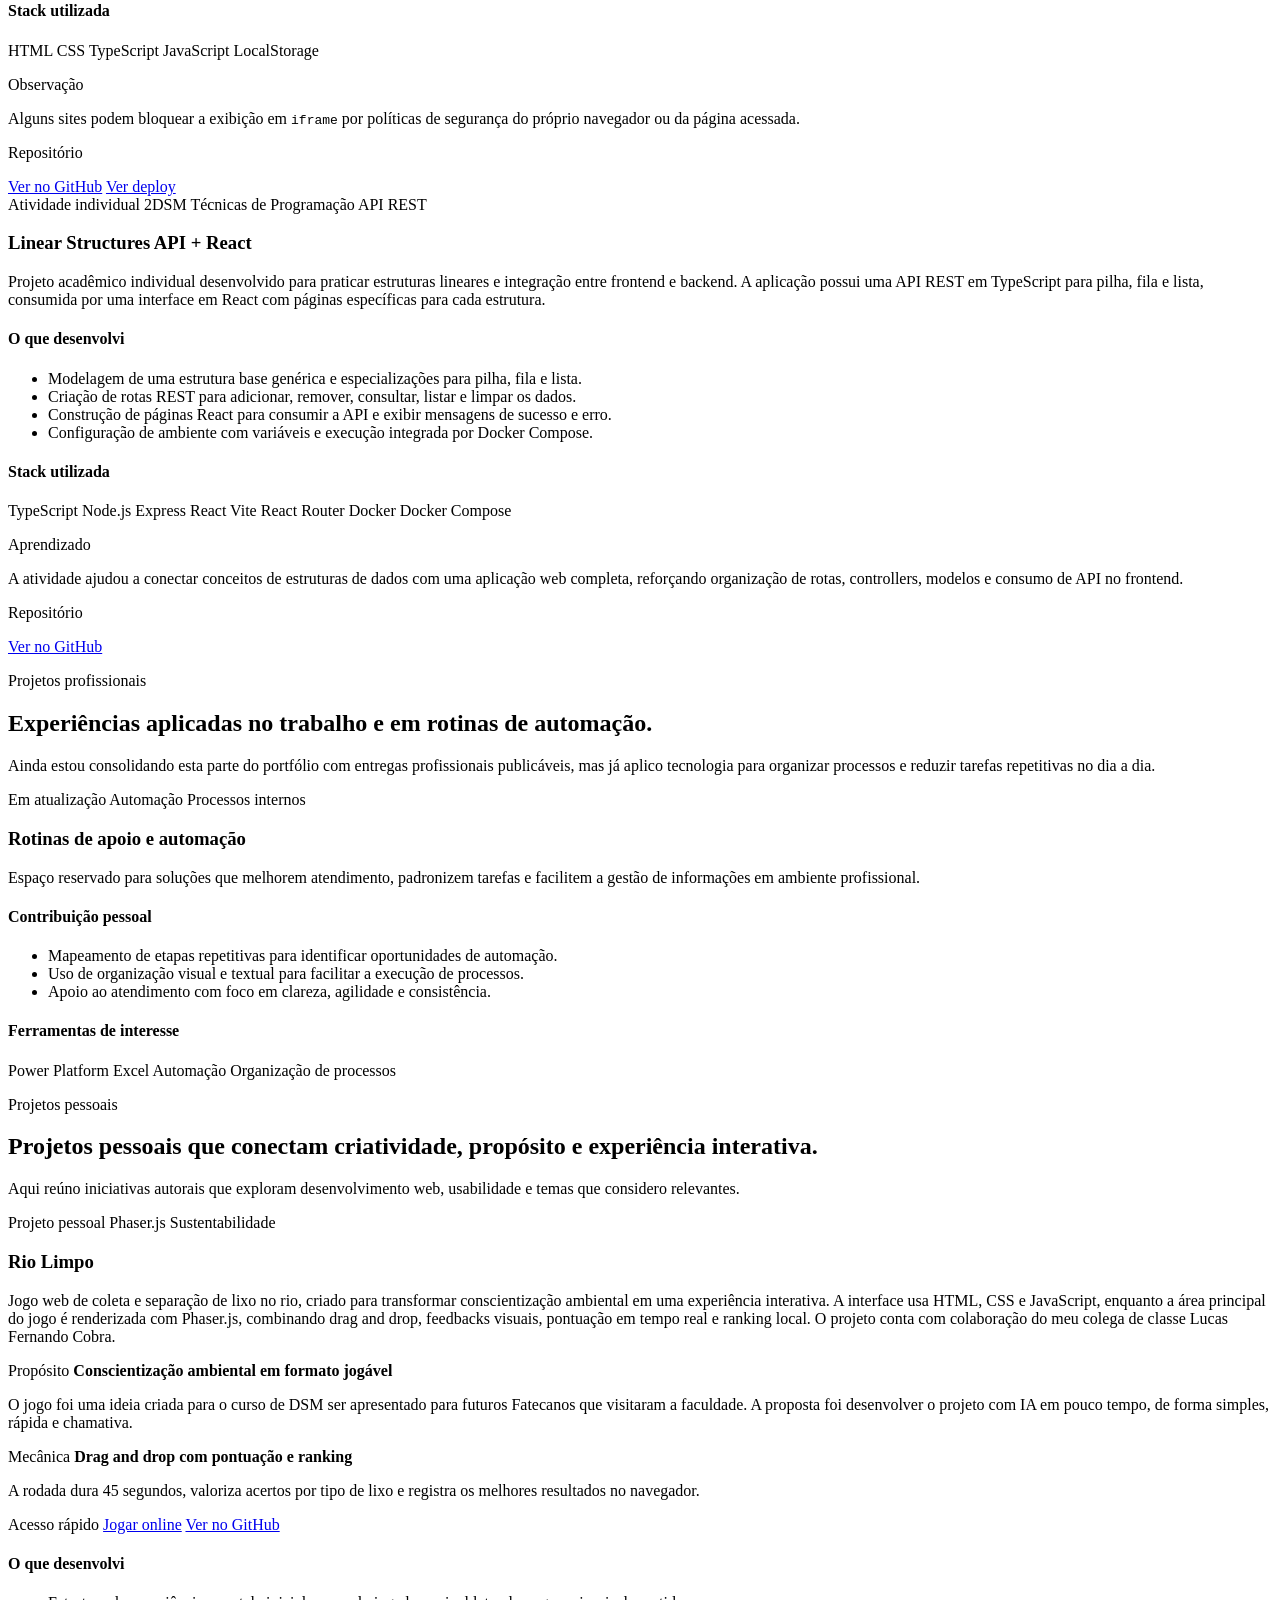
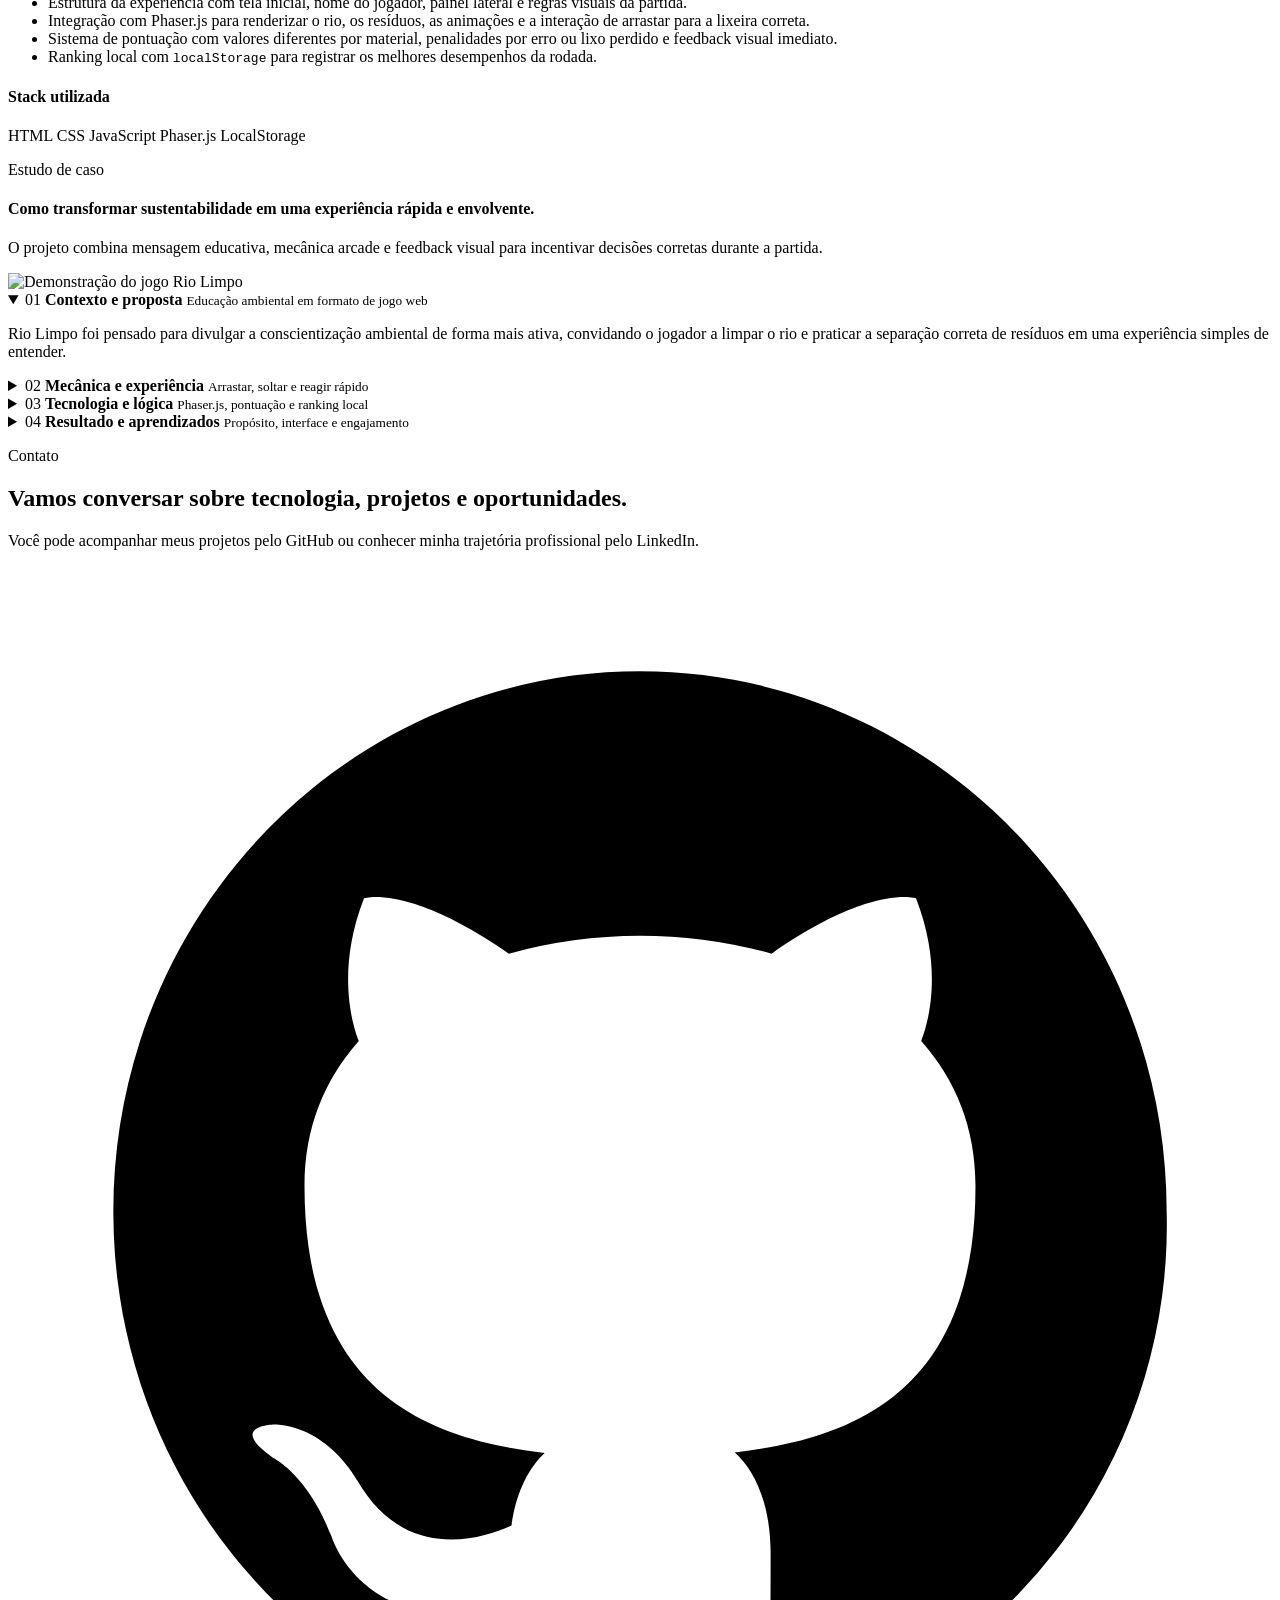
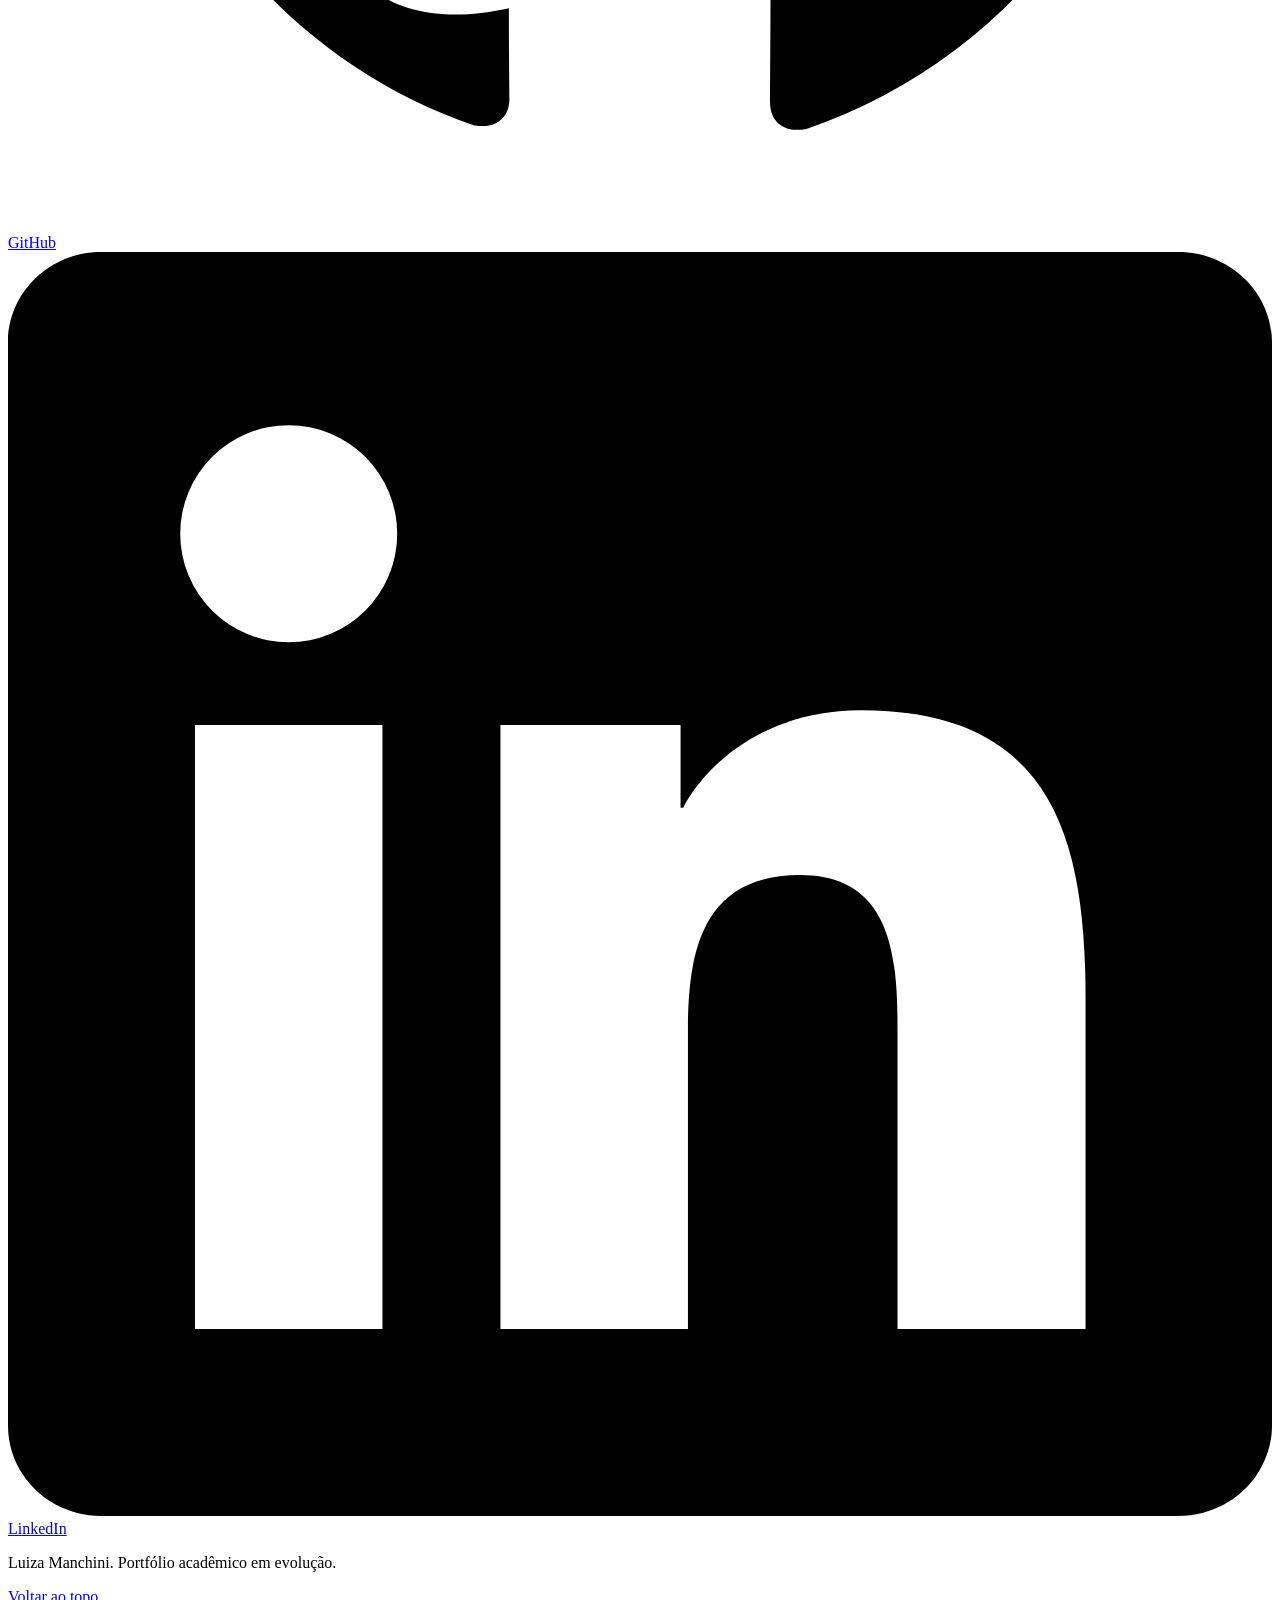
==== commit 8ff0c7e7: "Add files via upload" ====
--- a/docs/index.html
+++ b/docs/index.html
@@ -3,21 +3,693 @@
 <head>
   <meta charset="UTF-8">
   <meta name="viewport" content="width=device-width, initial-scale=1.0">
-  <title>Portfólio de Projetos - Fatec Jacareí</title>
+  <meta name="description" content="Portfólio acadêmico de Luiza Manchini, estudante de Desenvolvimento de Software Multiplataforma na FATEC Jacareí, com foco em interfaces claras, automação e produtividade.">
+  <meta name="robots" content="index,follow">
+  <meta property="og:locale" content="pt_BR">
+  <meta property="og:type" content="website">
+  <meta property="og:title" content="Luiza Manchini | Portfólio Acadêmico">
+  <meta property="og:description" content="Projetos acadêmicos, processo criativo e evolução de Luiza Manchini em Desenvolvimento de Software Multiplataforma.">
+  <meta property="og:image" content="assets/images/perfil.jpeg">
+  <meta name="twitter:card" content="summary_large_image">
+  <meta name="twitter:title" content="Luiza Manchini | Portfólio Acadêmico">
+  <meta name="twitter:description" content="Projetos acadêmicos, processo criativo e evolução de Luiza Manchini em Desenvolvimento de Software Multiplataforma.">
+  <meta name="twitter:image" content="assets/images/perfil.jpeg">
+  <meta name="theme-color" content="#e8d6cb">
+  <title>Luiza Manchini | Portfólio Acadêmico</title>
+  <link rel="icon" type="image/svg+xml" href="assets/icons/favicon.svg">
+  <link rel="stylesheet" href="css/style.css">
+  <script>document.documentElement.classList.add('js-ready');</script>
+  <script src="js/script.js" defer></script>
 </head>
 <body>
-  <p>Carregando a versão atualizada do portfólio...</p>
-  <script>
-    (async () => {
-      const response = await fetch('https://raw.githubusercontent.com/Luiza-Manchini/portifolio/main/index.html');
-      const html = await response.text();
-      const updated = html.replace('<head>', '<head><base href="https://luiza-manchini.github.io/portifolio/">');
-      document.open();
-      document.write(updated);
-      document.close();
-    })().catch(() => {
-      document.body.innerHTML = '<p>Não foi possível carregar a versão atualizada. <a href="https://luiza-manchini.github.io/portifolio/">Abrir o portfólio atualizado</a>.</p>';
-    });
-  </script>
+  <a class="skip-link" href="#conteudo">Ir para o conteúdo principal</a>
+
+  <header class="site-header">
+    <div class="container header-inner">
+      <div class="header-bar">
+        <a class="brand" href="#inicio" aria-label="Ir para o início">
+          <span class="brand-copy">
+            <strong>Luiza Manchini</strong>
+            <span>Portfólio acadêmico</span>
+          </span>
+        </a>
+
+        <button class="menu-toggle" type="button" aria-expanded="false" aria-controls="site-navigation">
+          <span class="menu-toggle-lines" aria-hidden="true">
+            <span></span>
+            <span></span>
+            <span></span>
+          </span>
+          <span class="menu-toggle-label">Menu</span>
+        </button>
+      </div>
+
+      <nav class="site-nav" id="site-navigation" aria-label="Navegação principal">
+        <ul>
+          <li><a href="#inicio">Início</a></li>
+          <li><a href="#sobre">Sobre</a></li>
+          <li><a href="#academicos">Acadêmicos</a></li>
+          <li><a href="#profissionais">Profissionais</a></li>
+          <li><a href="#pessoais">Pessoais</a></li>
+          <li><a href="#contato">Contato</a></li>
+        </ul>
+      </nav>
+    </div>
+  </header>
+
+  <main id="conteudo">
+    <section class="section hero" id="inicio">
+      <div class="container hero-grid">
+        <div class="hero-copy" data-reveal>
+          <p class="eyebrow">Portfólio acadêmico | FATEC Jacareí</p>
+          <h1>Luiza Manchini</h1>
+          <p class="hero-lead">Estudante de DSM na FATEC Jacareí, focada em interfaces, organização e automação.</p>
+          <p class="hero-text">Desenvolvendo minha base em tecnologia com atenção à usabilidade, dados e processos mais eficientes.</p>
+
+          <div class="hero-actions">
+            <a class="button button-primary" href="#academicos">Ver projetos</a>
+            <a class="button button-secondary" href="#sobre">Sobre mim</a>
+            <a class="text-link" href="#agri-case">Ler estudo de caso</a>
+          </div>
+
+          <ul class="hero-points" aria-label="Informações principais">
+            <li>São José dos Campos - SP</li>
+            <li>26 anos</li>
+            <li>Correspondente bancária | Gestão</li>
+          </ul>
+        </div>
+
+        <div class="hero-visual" data-reveal>
+          <div class="portrait-card">
+            <span class="portrait-ring" aria-hidden="true"></span>
+            <img src="assets/images/perfil.jpeg" alt="Retrato de Luiza Manchini" width="960" height="1280" decoding="async" fetchpriority="high">
+
+            <div class="floating-note">
+              <span class="note-label">Foco atual</span>
+              <strong>Interfaces claras, automação e produtividade</strong>
+            </div>
+          </div>
+
+          <div class="hero-mini-card">
+            <p class="mini-title">Trajetória em construção</p>
+            <ul>
+              <li><span>Curso</span><strong>DSM - FATEC Jacareí</strong></li>
+              <li><span>Ingresso</span><strong>2º semestre de 2025</strong></li>
+              <li><span>Trabalho atual</span><strong>Correspondente bancária</strong></li>
+            </ul>
+          </div>
+        </div>
+      </div>
+    </section>
+
+    <section class="section about-section" id="sobre">
+      <div class="container">
+        <div class="section-heading" data-reveal>
+          <p class="section-kicker">Sobre mim</p>
+          <h2>Tecnologia, organização e soluções pensadas para facilitar processos.</h2>
+          <p>Este portfólio reúne minha evolução acadêmica e profissional na área de tecnologia, com projetos desenvolvidos na FATEC e interesses que conectam desenvolvimento, automação e produtividade.</p>
+        </div>
+
+        <div class="about-grid">
+          <article class="about-card" data-reveal>
+            <p>Tenho interesse em desenvolvimento mobile voltado para gestão interna de empresas e melhoria do atendimento. Gosto de pensar em soluções que ajudem equipes a organizar informações, acompanhar processos e tornar a rotina mais simples para quem trabalha e para quem é atendido.</p>
+            <p>Também sou entusiasta em automação e tenho interesse em trabalhar com ferramentas como Power Platform para criar soluções que aumentem a produtividade do dia a dia. Vejo a automação como uma forma de reduzir tarefas repetitivas, melhorar a qualidade das entregas, detalhar melhor os processos e economizar tempo quando a parte operacional está bem automatizada.</p>
+            <p>No meu trabalho, busco observar oportunidades para automatizar tarefas da minha rotina, como envio de e-mails em lote, preenchimento de documentos e apoio ao atendimento com respostas automáticas.</p>
+            <p>Na FATEC Jacareí, desenvolvemos projetos acadêmicos em equipe, com entregas frequentes e contato com a metodologia Scrum. Essas experiências fortalecem minha base técnica, minha comunicação e minha preparação para o mercado de tecnologia.</p>
+          </article>
+
+          <div class="principles-grid" data-reveal>
+            <article class="principle-card">
+              <h3>Mobile para operação</h3>
+              <p>Interesse em apps que apoiem gestão interna, atendimento e acompanhamento de rotinas.</p>
+            </article>
+
+            <article class="principle-card">
+              <h3>Processos com clareza</h3>
+              <p>Organização visual e textual para transformar fluxos complexos em experiências simples.</p>
+            </article>
+
+            <article class="principle-card">
+              <h3>Automação prática</h3>
+              <p>Estudo de soluções com Power Platform e respostas automáticas para reduzir tarefas repetitivas.</p>
+            </article>
+
+            <article class="principle-card">
+              <h3>Entrega em equipe</h3>
+              <p>Vivência em projetos acadêmicos com Scrum, documentação e entregas frequentes.</p>
+            </article>
+          </div>
+        </div>
+      </div>
+    </section>
+
+    <section class="section projects-section" id="academicos">
+      <div class="container">
+        <div class="section-heading" data-reveal>
+          <p class="section-kicker">Projetos acadêmicos</p>
+          <h2>Projetos acadêmicos que fortalecem minha base técnica e minha experiência em equipe.</h2>
+          <p>Aqui reúno entregas desenvolvidas na FATEC, com foco em organização, usabilidade, desenvolvimento de soluções reais e aplicação de metodologias ágeis.</p>
+        </div>
+
+        <article class="project-feature project-feature-wide" data-reveal id="agri-case">
+          <div class="project-main">
+            <div class="project-badges">
+              <span class="badge badge-highlight">Escolhido pelo cliente</span>
+              <span class="badge badge-semester">1DSM</span>
+              <span class="badge">Scrum e Kanban</span>
+            </div>
+
+            <h3>AgriRSLAB Portal</h3>
+            <p class="project-summary">Website desenvolvido para o laboratório AgriRSLAB, do INPE, em um projeto acadêmico com cliente externo. A proposta organizou informações do laboratório, oportunidades e canais de contato em uma experiência clara, funcional e alinhada às necessidades apresentadas.</p>
+
+            <div class="project-insights" aria-label="Destaques do projeto AgriRSLAB">
+              <article class="project-mini-panel">
+                <span class="side-eyebrow">Cliente externo</span>
+                <strong>Entrega validada em contexto real</strong>
+                <p>A solução da minha equipe foi escolhida pelo cliente entre as propostas desenvolvidas em sala.</p>
+              </article>
+
+              <article class="project-mini-panel">
+                <span class="side-eyebrow">Meu recorte</span>
+                <strong>Vagas, candidatura e e-mails</strong>
+                <p>Atuei em fluxos ligados a oportunidades, inscrição de candidatos e envio das informações ao laboratório.</p>
+              </article>
+
+              <article class="project-mini-panel">
+                <span class="side-eyebrow">Repositório</span>
+                <a class="button button-primary button-block" href="https://github.com/404NotFound-ABP/AgriRSLAB_Portal" target="_blank" rel="noopener noreferrer">Ver no GitHub</a>
+              </article>
+            </div>
+
+            <div class="project-split">
+              <div>
+                <h4>Minha contribuição</h4>
+                <ul class="detail-list">
+                  <li>Estruturação da página de vagas, incluindo cards de oportunidades e navegação para candidatura.</li>
+                  <li>Desenvolvimento da página de candidatura com formulário para dados do candidato, currículo/anexo e resumo de experiência.</li>
+                  <li>Implementação do fluxo de envio de candidatura por e-mail, com validação, feedback ao usuário e suporte a anexos.</li>
+                  <li>Refinamentos visuais em páginas do portal para manter consistência com a identidade definida.</li>
+                </ul>
+              </div>
+
+              <div>
+                <h4>Stack utilizada</h4>
+                <div class="tag-list" aria-label="Tecnologias utilizadas">
+                  <span class="tag">HTML</span>
+                  <span class="tag">CSS</span>
+                  <span class="tag">JavaScript</span>
+                  <span class="tag">Node.js</span>
+                  <span class="tag">Express</span>
+                  <span class="tag">PostgreSQL</span>
+                  <span class="tag">Figma</span>
+                </div>
+              </div>
+            </div>
+
+            <section class="case-study-shell" aria-labelledby="case-study-title">
+              <div class="case-study-intro">
+                <p class="section-kicker">Estudo de caso</p>
+                <h4 id="case-study-title">Da proposta acadêmica à entrega para o cliente.</h4>
+                <p>Contexto, decisões e aprendizados que marcaram o desenvolvimento do portal.</p>
+              </div>
+
+              <div class="case-study-content">
+                <div class="project-demo-card">
+                  <img src="assets/images/agrislab.gif" alt="Demonstração visual do protótipo do projeto AgriRSLAB" loading="lazy" decoding="async">
+                </div>
+
+                <div class="case-study-list" aria-label="Etapas do estudo de caso">
+                  <details class="case-item" open>
+                    <summary>
+                      <span class="case-item-index">01</span>
+                      <span>
+                        <strong>Contexto e desafio</strong>
+                        <small>O que o portal precisava resolver</small>
+                      </span>
+                    </summary>
+                    <p>O AgriRSLAB precisava de uma presença digital mais organizada para apresentar o laboratório, divulgar oportunidades e facilitar o contato com pessoas interessadas. O desafio envolveu entender as necessidades do cliente externo e transformar essas informações em uma solução clara e funcional.</p>
+                  </details>
+
+                  <details class="case-item">
+                    <summary>
+                      <span class="case-item-index">02</span>
+                      <span>
+                        <strong>Minha atuação</strong>
+                        <small>Vagas, candidatura e comunicação</small>
+                      </span>
+                    </summary>
+                    <p>Atuei principalmente no fluxo de vagas e candidatura, estruturando a visualização das oportunidades, a tela de inscrição e o envio das informações por e-mail, incluindo validação de campos, retorno para o usuário e suporte a currículo anexado.</p>
+                  </details>
+
+                  <details class="case-item">
+                    <summary>
+                      <span class="case-item-index">03</span>
+                      <span>
+                        <strong>Decisões de UX</strong>
+                        <small>Clareza, hierarquia e navegação simples</small>
+                      </span>
+                    </summary>
+                    <p>As escolhas priorizaram leitura fluida, hierarquia visual clara e caminhos objetivos para que visitantes entendessem rapidamente o laboratório, encontrassem informações importantes e acessassem oportunidades com facilidade.</p>
+                  </details>
+
+                  <details class="case-item">
+                    <summary>
+                      <span class="case-item-index">04</span>
+                      <span>
+                        <strong>Resultado e aprendizados</strong>
+                        <small>Organização, documentação e evolução</small>
+                      </span>
+                    </summary>
+                    <p>Ter a solução escolhida pelo cliente reforçou a importância de alinhar design, funcionalidade e organização em equipe. O uso de Scrum, Kanban, Trello e UML também ajudou a visualizar fluxos, dividir responsabilidades e evoluir a entrega com mais segurança.</p>
+                  </details>
+                </div>
+              </div>
+            </section>
+          </div>
+        </article>
+
+        <article class="project-feature project-feature-wide project-feature-secondary" data-reveal id="faqtec-case">
+          <div class="project-main">
+            <div class="project-badges">
+              <span class="badge">Product Owner</span>
+              <span class="badge badge-highlight">Escolhido pelo cliente</span>
+              <span class="badge badge-semester">2DSM</span>
+            </div>
+
+            <h3>FAQtec</h3>
+            <p class="project-summary">Plataforma web de autoatendimento acadêmico para a Secretaria da FATEC Jacareí. O projeto evoluiu de um fluxo guiado de chatbot para uma solução com frontend, backend, autenticação, área administrativa e para reduzir atendimentos repetitivos e organizar informações institucionais.</p>
+
+            <div class="project-insights" aria-label="Destaques do projeto FAQtec">
+              <article class="project-mini-panel">
+                <span class="side-eyebrow">Demanda real</span>
+                <strong>Desafio ligado ao dia a dia da secretaria</strong>
+                <p>A proposta nasceu para responder dúvidas recorrentes de alunos e interessados com mais padronização e menos sobrecarga operacional.</p>
+              </article>
+
+              <article class="project-mini-panel">
+                <span class="side-eyebrow">Meu recorte</span>
+                <strong>Backlog, priorização e visão de produto</strong>
+                <p>Atuei como Product Owner, organizando requisitos, backlog, user-stories, critérios de aceite e alinhamento do escopo ao longo das sprints.</p>
+              </article>
+
+              <article class="project-mini-panel">
+                <span class="side-eyebrow">Repositório</span>
+                <a class="button button-primary button-block" href="https://github.com/404NotFound-ABP/Autoatendimento_Academico" target="_blank" rel="noopener noreferrer">Ver no GitHub</a>
+              </article>
+            </div>
+
+            <div class="project-split">
+              <div>
+                <h4>Minha contribuição</h4>
+                <ul class="detail-list">
+                  <li>Organização do backlog, user-stories, DoR, DoD e relação com os requisitos do desafio.</li>
+                  <li>Minha atuação foi de Product Owner, ajudando a manter clareza sobre entregas, dependências e objetivos de cada sprint.</li>
+                  <li>Aprimoramento de soft skills como comunicação, escuta ativa, organização e gestão de equipe entre desenvolvimento e demanda.</li>
+                  <li>Participação na documentação do projeto, incluindo README principal, backlog, planejamento das sprints e alinhamento entre escopo e implementação.</li>
+                  <li>Acompanhamento da evolução de um produto com fluxo público, autenticação, área administrativa e persistência em banco de dados.</li>
+                </ul>
+              </div>
+
+              <div>
+                <h4>Stack utilizada</h4>
+                <div class="tag-list" aria-label="Tecnologias utilizadas no FAQtec">
+                  <span class="tag">React</span>
+                  <span class="tag">TypeScript</span>
+                  <span class="tag">Vite</span>
+                  <span class="tag">Node.js</span>
+                  <span class="tag">Express</span>
+                  <span class="tag">JWT</span>
+                  <span class="tag">PostgreSQL</span>
+                  <span class="tag">Docker Compose</span>
+                  <span class="tag">Swagger</span>
+                  <span class="tag">Tailwind CSS</span>
+                </div>
+              </div>
+            </div>
+
+            <section class="case-study-shell" aria-labelledby="faqtec-case-title">
+              <div class="case-study-intro">
+                <p class="section-kicker">Estudo de caso</p>
+                <h4 id="faqtec-case-title">Da necessidade institucional a um produto acadêmico mais completo.</h4>
+                <p>O projeto uniu organização de produto, experiência conversacional e construção técnica para responder a um problema real da rotina acadêmica.</p>
+              </div>
+
+              <div class="case-study-content">
+                <div class="project-demo-card" aria-label="Demonstração visual do FAQtec">
+                  <img src="assets/images/giffaqtec.gif" alt="Demonstração visual do projeto FAQtec" loading="lazy" decoding="async">
+                </div>
+
+                <div class="case-study-list" aria-label="Etapas do estudo de caso do FAQtec">
+                  <details class="case-item" open>
+                    <summary>
+                      <span class="case-item-index">01</span>
+                      <span>
+                        <strong>Contexto e problema</strong>
+                        <small>Atendimento acadêmico com dúvidas recorrentes</small>
+                      </span>
+                    </summary>
+                    <p>O desafio surgiu da necessidade de reduzir a repetição de perguntas recebidas pela Secretaria Acadêmica, oferecendo respostas padronizadas sobre calendário, estágio, dispensa de disciplinas e outros temas frequentes.</p>
+                  </details>
+
+                  <details class="case-item">
+                    <summary>
+                      <span class="case-item-index">02</span>
+                      <span>
+                        <strong>Minha atuação</strong>
+                        <small>Visão de produto e direcionamento do escopo</small>
+                      </span>
+                    </summary>
+                    <p>Como Product Owner, estruturei a documentação apoiando a equipe na tradução do desafio em entregas objetivas ao longo das sprints.</p>
+                  </details>
+
+                  <details class="case-item">
+                    <summary>
+                      <span class="case-item-index">03</span>
+                      <span>
+                        <strong>Evolução da solução</strong>
+                        <small>Do fluxo guiado ao produto integrado</small>
+                      </span>
+                    </summary>
+                    <p>O projeto avançou para uma arquitetura com frontend em React, backend em Node.js com TypeScript, autenticação, banco PostgreSQL e rotas administrativas para ampliar o valor da solução além do chatbot inicial.</p>
+                  </details>
+
+                  <details class="case-item">
+                    <summary>
+                      <span class="case-item-index">04</span>
+                      <span>
+                        <strong>Encerramento e aprendizados</strong>
+                        <small>Produto, processo e comunicação</small>
+                      </span>
+                    </summary>
+                    <p>Encerrar o FAQtec reforçou minha experiência com organização de produto, documentação, priorização e comunicação entre áreas, mostrando como decisões bem estruturadas ajudam a dar forma a uma entrega técnica mais consistente.</p>
+                  </details>
+                </div>
+              </div>
+            </section>
+          </div>
+        </article>
+
+        <article class="project-feature" data-reveal>
+          <div class="project-main">
+            <div class="project-badges">
+              <span class="badge badge-highlight">Projeto acadêmico</span>
+              <span class="badge badge-semester">2DSM</span>
+              <span class="badge">HTML + TypeScript</span>
+              <span class="badge">LocalStorage</span>
+            </div>
+
+            <h3>Mini Navegador</h3>
+            <p class="project-summary">Aplicação web desenvolvida para simular um mini navegador, com navegação por URL, botões de ir, voltar e avançar, histórico, favoritos e persistência local. O projeto reforçou a prática com TypeScript no navegador e a organização de estados simples de interface.</p>
+
+            <div class="project-split">
+              <div>
+                <h4>O que desenvolvi</h4>
+                <ul class="detail-list">
+                  <li>Campo principal para navegação por URL com fluxo simples de acesso a páginas dentro da interface.</li>
+                  <li>Controles de ir, voltar e avançar para simular a navegação básica de um navegador.</li>
+                  <li>Listas de histórico e favoritos para registrar páginas visitadas e acessos recorrentes.</li>
+                  <li>Persistência de histórico e favoritos com <code>localStorage</code>, mantendo os dados salvos no navegador.</li>
+                </ul>
+              </div>
+
+              <div>
+                <h4>Stack utilizada</h4>
+                <div class="tag-list" aria-label="Tecnologias utilizadas no Mini Navegador">
+                  <span class="tag">HTML</span>
+                  <span class="tag">CSS</span>
+                  <span class="tag">TypeScript</span>
+                  <span class="tag">JavaScript</span>
+                  <span class="tag">LocalStorage</span>
+                </div>
+              </div>
+            </div>
+          </div>
+
+          <aside class="project-side">
+            <div class="project-side-card">
+              <p class="side-eyebrow">Observação</p>
+              <p class="side-highlight">Alguns sites podem bloquear a exibição em <code>iframe</code> por políticas de segurança do próprio navegador ou da página acessada.</p>
+            </div>
+
+            <div class="project-side-card">
+              <p class="side-eyebrow">Repositório</p>
+              <a class="button button-primary button-block" href="https://github.com/Luiza-Manchini/PROJETO-MINI-NAVEGADOR" target="_blank" rel="noopener noreferrer">Ver no GitHub</a>
+                <a class="button button-secondary button-block" href="https://luiza-manchini.github.io/PROJETO-MINI-NAVEGADOR/" target="_blank" rel="noopener noreferrer">Ver deploy</a>
+              </div>
+          </aside>
+        </article>
+
+        <article class="project-feature" data-reveal>
+          <div class="project-main">
+            <div class="project-badges">
+              <span class="badge badge-highlight">Atividade individual</span>
+              <span class="badge badge-semester">2DSM</span>
+              <span class="badge">Técnicas de Programação</span>
+              <span class="badge">API REST</span>
+            </div>
+
+            <h3>Linear Structures API + React</h3>
+            <p class="project-summary">Projeto acadêmico individual desenvolvido para praticar estruturas lineares e integração entre frontend e backend. A aplicação possui uma API REST em TypeScript para pilha, fila e lista, consumida por uma interface em React com páginas específicas para cada estrutura.</p>
+
+            <div class="project-split">
+              <div>
+                <h4>O que desenvolvi</h4>
+                <ul class="detail-list">
+                  <li>Modelagem de uma estrutura base genérica e especializações para pilha, fila e lista.</li>
+                  <li>Criação de rotas REST para adicionar, remover, consultar, listar e limpar os dados.</li>
+                  <li>Construção de páginas React para consumir a API e exibir mensagens de sucesso e erro.</li>
+                  <li>Configuração de ambiente com variáveis e execução integrada por Docker Compose.</li>
+                </ul>
+              </div>
+
+              <div>
+                <h4>Stack utilizada</h4>
+                <div class="tag-list" aria-label="Tecnologias utilizadas no Linear Structures API + React">
+                  <span class="tag">TypeScript</span>
+                  <span class="tag">Node.js</span>
+                  <span class="tag">Express</span>
+                  <span class="tag">React</span>
+                  <span class="tag">Vite</span>
+                  <span class="tag">React Router</span>
+                  <span class="tag">Docker</span>
+                  <span class="tag">Docker Compose</span>
+                </div>
+              </div>
+            </div>
+          </div>
+
+          <aside class="project-side">
+            <div class="project-side-card">
+              <p class="side-eyebrow">Aprendizado</p>
+              <p class="side-highlight">A atividade ajudou a conectar conceitos de estruturas de dados com uma aplicação web completa, reforçando organização de rotas, controllers, modelos e consumo de API no frontend.</p>
+            </div>
+
+            <div class="project-side-card">
+              <p class="side-eyebrow">Repositório</p>
+              <a class="button button-primary button-block" href="https://github.com/Luiza-Manchini/linear-structures-api-react" target="_blank" rel="noopener noreferrer">Ver no GitHub</a>
+            </div>
+          </aside>
+        </article>
+      </div>
+    </section>
+
+    <section class="section professional-section" id="profissionais">
+      <div class="container">
+        <div class="section-heading" data-reveal>
+          <p class="section-kicker">Projetos profissionais</p>
+          <h2>Experiências aplicadas no trabalho e em rotinas de automação.</h2>
+          <p>Ainda estou consolidando esta parte do portfólio com entregas profissionais publicáveis, mas já aplico tecnologia para organizar processos e reduzir tarefas repetitivas no dia a dia.</p>
+        </div>
+
+        <article class="project-feature" data-reveal>
+          <div class="project-main">
+            <div class="project-badges">
+              <span class="badge badge-highlight">Em atualização</span>
+              <span class="badge">Automação</span>
+              <span class="badge">Processos internos</span>
+            </div>
+
+            <h3>Rotinas de apoio e automação</h3>
+            <p class="project-summary">Espaço reservado para soluções que melhorem atendimento, padronizem tarefas e facilitem a gestão de informações em ambiente profissional.</p>
+
+            <div class="project-split">
+              <div>
+                <h4>Contribuição pessoal</h4>
+                <ul class="detail-list">
+                  <li>Mapeamento de etapas repetitivas para identificar oportunidades de automação.</li>
+                  <li>Uso de organização visual e textual para facilitar a execução de processos.</li>
+                  <li>Apoio ao atendimento com foco em clareza, agilidade e consistência.</li>
+                </ul>
+              </div>
+
+              <div>
+                <h4>Ferramentas de interesse</h4>
+                <div class="tag-list" aria-label="Ferramentas de interesse profissional">
+                  <span class="tag">Power Platform</span>
+                  <span class="tag">Excel</span>
+                  <span class="tag">Automação</span>
+                  <span class="tag">Organização de processos</span>
+                </div>
+              </div>
+            </div>
+          </div>
+        </article>
+      </div>
+    </section>
+
+    <section class="section personal-section" id="pessoais">
+      <div class="container">
+        <div class="section-heading" data-reveal>
+          <p class="section-kicker">Projetos pessoais</p>
+          <h2>Projetos pessoais que conectam criatividade, propósito e experiência interativa.</h2>
+          <p>Aqui reúno iniciativas autorais que exploram desenvolvimento web, usabilidade e temas que considero relevantes.</p>
+        </div>
+
+        <article class="project-feature project-feature-wide" data-reveal id="rio-limpo-case">
+          <div class="project-main">
+            <div class="project-badges">
+              <span class="badge badge-highlight">Projeto pessoal</span>
+              <span class="badge">Phaser.js</span>
+              <span class="badge">Sustentabilidade</span>
+            </div>
+
+            <h3>Rio Limpo</h3>
+            <p class="project-summary">Jogo web de coleta e separação de lixo no rio, criado para transformar conscientização ambiental em uma experiência interativa. A interface usa HTML, CSS e JavaScript, enquanto a área principal do jogo é renderizada com Phaser.js, combinando drag and drop, feedbacks visuais, pontuação em tempo real e ranking local. O projeto conta com colaboração do meu colega de classe Lucas Fernando Cobra.</p>
+
+            <div class="project-insights" aria-label="Destaques do projeto Rio Limpo">
+              <article class="project-mini-panel">
+                <span class="side-eyebrow">Propósito</span>
+                <strong>Conscientização ambiental em formato jogável</strong>
+                <p>O jogo foi uma ideia criada para o curso de DSM ser apresentado para futuros Fatecanos que visitaram a faculdade. A proposta foi desenvolver o projeto com IA em pouco tempo, de forma simples, rápida e chamativa.</p>
+              </article>
+
+              <article class="project-mini-panel">
+                <span class="side-eyebrow">Mecânica</span>
+                <strong>Drag and drop com pontuação e ranking</strong>
+                <p>A rodada dura 45 segundos, valoriza acertos por tipo de lixo e registra os melhores resultados no navegador.</p>
+              </article>
+
+              <article class="project-mini-panel">
+                <span class="side-eyebrow">Acesso rápido</span>
+                <a class="button button-primary button-block" href="https://luiza-manchini.github.io/rio-limpo/" target="_blank" rel="noopener noreferrer">Jogar online</a>
+                <a class="button button-secondary button-block" href="https://github.com/Luiza-Manchini/rio-limpo" target="_blank" rel="noopener noreferrer">Ver no GitHub</a>
+              </article>
+            </div>
+
+            <div class="project-split">
+              <div>
+                <h4>O que desenvolvi</h4>
+                <ul class="detail-list">
+                  <li>Estrutura da experiência com tela inicial, nome do jogador, painel lateral e regras visuais da partida.</li>
+                  <li>Integração com Phaser.js para renderizar o rio, os resíduos, as animações e a interação de arrastar para a lixeira correta.</li>
+                  <li>Sistema de pontuação com valores diferentes por material, penalidades por erro ou lixo perdido e feedback visual imediato.</li>
+                  <li>Ranking local com <code>localStorage</code> para registrar os melhores desempenhos da rodada.</li>
+                </ul>
+              </div>
+
+              <div>
+                <h4>Stack utilizada</h4>
+                <div class="tag-list" aria-label="Tecnologias utilizadas no Rio Limpo">
+                  <span class="tag">HTML</span>
+                  <span class="tag">CSS</span>
+                  <span class="tag">JavaScript</span>
+                  <span class="tag">Phaser.js</span>
+                  <span class="tag">LocalStorage</span>
+                </div>
+              </div>
+            </div>
+
+            <section class="case-study-shell" aria-labelledby="rio-limpo-case-title">
+              <div class="case-study-intro">
+                <p class="section-kicker">Estudo de caso</p>
+                <h4 id="rio-limpo-case-title">Como transformar sustentabilidade em uma experiência rápida e envolvente.</h4>
+                <p>O projeto combina mensagem educativa, mecânica arcade e feedback visual para incentivar decisões corretas durante a partida.</p>
+              </div>
+
+              <div class="case-study-content">
+                <div class="project-demo-card">
+                  <img src="assets/images/riolimpogif.gif" alt="Demonstração do jogo Rio Limpo" loading="lazy" decoding="async">
+                </div>
+
+                <div class="case-study-list" aria-label="Etapas do estudo de caso do Rio Limpo">
+                  <details class="case-item" open>
+                    <summary>
+                      <span class="case-item-index">01</span>
+                      <span>
+                        <strong>Contexto e proposta</strong>
+                        <small>Educação ambiental em formato de jogo web</small>
+                      </span>
+                    </summary>
+                    <p>Rio Limpo foi pensado para divulgar a conscientização ambiental de forma mais ativa, convidando o jogador a limpar o rio e praticar a separação correta de resíduos em uma experiência simples de entender.</p>
+                  </details>
+
+                  <details class="case-item">
+                    <summary>
+                      <span class="case-item-index">02</span>
+                      <span>
+                        <strong>Mecânica e experiência</strong>
+                        <small>Arrastar, soltar e reagir rápido</small>
+                      </span>
+                    </summary>
+                    <p>A dinâmica principal usa drag and drop, exigindo que o jogador identifique o tipo de lixo e o direcione para a lixeira correta antes que o tempo acabe ou o objeto seja levado pela correnteza.</p>
+                  </details>
+
+                  <details class="case-item">
+                    <summary>
+                      <span class="case-item-index">03</span>
+                      <span>
+                        <strong>Tecnologia e lógica</strong>
+                        <small>Phaser.js, pontuação e ranking local</small>
+                      </span>
+                    </summary>
+                    <p>O uso de Phaser.js permitiu controlar cenário, objetos, animações e feedbacks visuais, enquanto a lógica de pontuação e o ranking em <code>localStorage</code> reforçaram a sensação de progresso e repetição da partida.</p>
+                  </details>
+
+                  <details class="case-item">
+                    <summary>
+                      <span class="case-item-index">04</span>
+                      <span>
+                        <strong>Resultado e aprendizados</strong>
+                        <small>Propósito, interface e engajamento</small>
+                      </span>
+                    </summary>
+                    <p>O projeto mostrou como uma mensagem educativa pode ganhar mais força quando aparece em formato interativo, com regras claras, retorno imediato e uma apresentação visual capaz de tornar o tema mais acessível e memorável.</p>
+                  </details>
+                </div>
+              </div>
+            </section>
+          </div>
+        </article>
+      </div>
+    </section>
+
+    <section class="section contact-section" id="contato">
+      <div class="container contact-shell" data-reveal>
+        <div class="contact-copy">
+          <p class="section-kicker">Contato</p>
+          <h2>Vamos conversar sobre tecnologia, projetos e oportunidades.</h2>
+          <p>Você pode acompanhar meus projetos pelo GitHub ou conhecer minha trajetória profissional pelo LinkedIn.</p>
+        </div>
+
+        <div class="contact-actions">
+          <a class="button button-primary button-block" href="https://github.com/Luiza-Manchini" target="_blank" rel="noopener noreferrer">
+            <svg class="button-icon" viewBox="0 0 24 24" aria-hidden="true"><path d="M12 2C6.48 2 2 6.58 2 12.26c0 4.54 2.87 8.39 6.84 9.75.5.09.68-.22.68-.49 0-.24-.01-.88-.01-1.73-2.78.62-3.37-1.37-3.37-1.37-.45-1.18-1.11-1.49-1.11-1.49-.91-.64.07-.63.07-.63 1 .07 1.53 1.06 1.53 1.06.9 1.57 2.36 1.12 2.93.86.09-.67.35-1.12.63-1.38-2.22-.26-4.56-1.14-4.56-5.07 0-1.12.39-2.03 1.03-2.75-.1-.26-.45-1.3.1-2.71 0 0 .84-.28 2.75 1.05A9.34 9.34 0 0 1 12 7.02c.85 0 1.7.12 2.5.34 1.9-1.33 2.74-1.05 2.74-1.05.55 1.41.2 2.45.1 2.71.64.72 1.03 1.63 1.03 2.75 0 3.94-2.34 4.8-4.57 5.06.36.32.68.95.68 1.92 0 1.38-.01 2.5-.01 2.84 0 .27.18.59.69.49A10.1 10.1 0 0 0 22 12.26C22 6.58 17.52 2 12 2Z"/></svg>
+            GitHub
+          </a>
+          <a class="button button-secondary button-block" href="https://www.linkedin.com/in/luiza-manchini-b51a7b336/" target="_blank" rel="noopener noreferrer">
+            <svg class="button-icon" viewBox="0 0 24 24" aria-hidden="true"><path d="M20.45 20.45h-3.56v-5.58c0-1.33-.03-3.04-1.85-3.04-1.85 0-2.13 1.44-2.13 2.94v5.68H9.35V8.98h3.42v1.57h.05c.48-.9 1.64-1.85 3.37-1.85 3.6 0 4.27 2.37 4.27 5.46v6.29ZM5.33 7.41a2.06 2.06 0 1 1 0-4.12 2.06 2.06 0 0 1 0 4.12Zm1.78 13.04H3.55V8.98h3.56v11.47ZM22.22 0H1.77C.79 0 0 .77 0 1.72v20.56C0 23.23.79 24 1.77 24h20.45c.98 0 1.78-.77 1.78-1.72V1.72C24 .77 23.2 0 22.22 0Z"/></svg>
+            LinkedIn
+          </a>
+        </div>
+      </div>
+    </section>
+  </main>
+
+  <footer class="site-footer">
+    <div class="container footer-inner">
+      <p><span id="current-year"></span> Luiza Manchini. Portfólio acadêmico em evolução.</p>
+      <a href="#inicio">Voltar ao topo</a>
+    </div>
+  </footer>
 </body>
-</html>+</html>
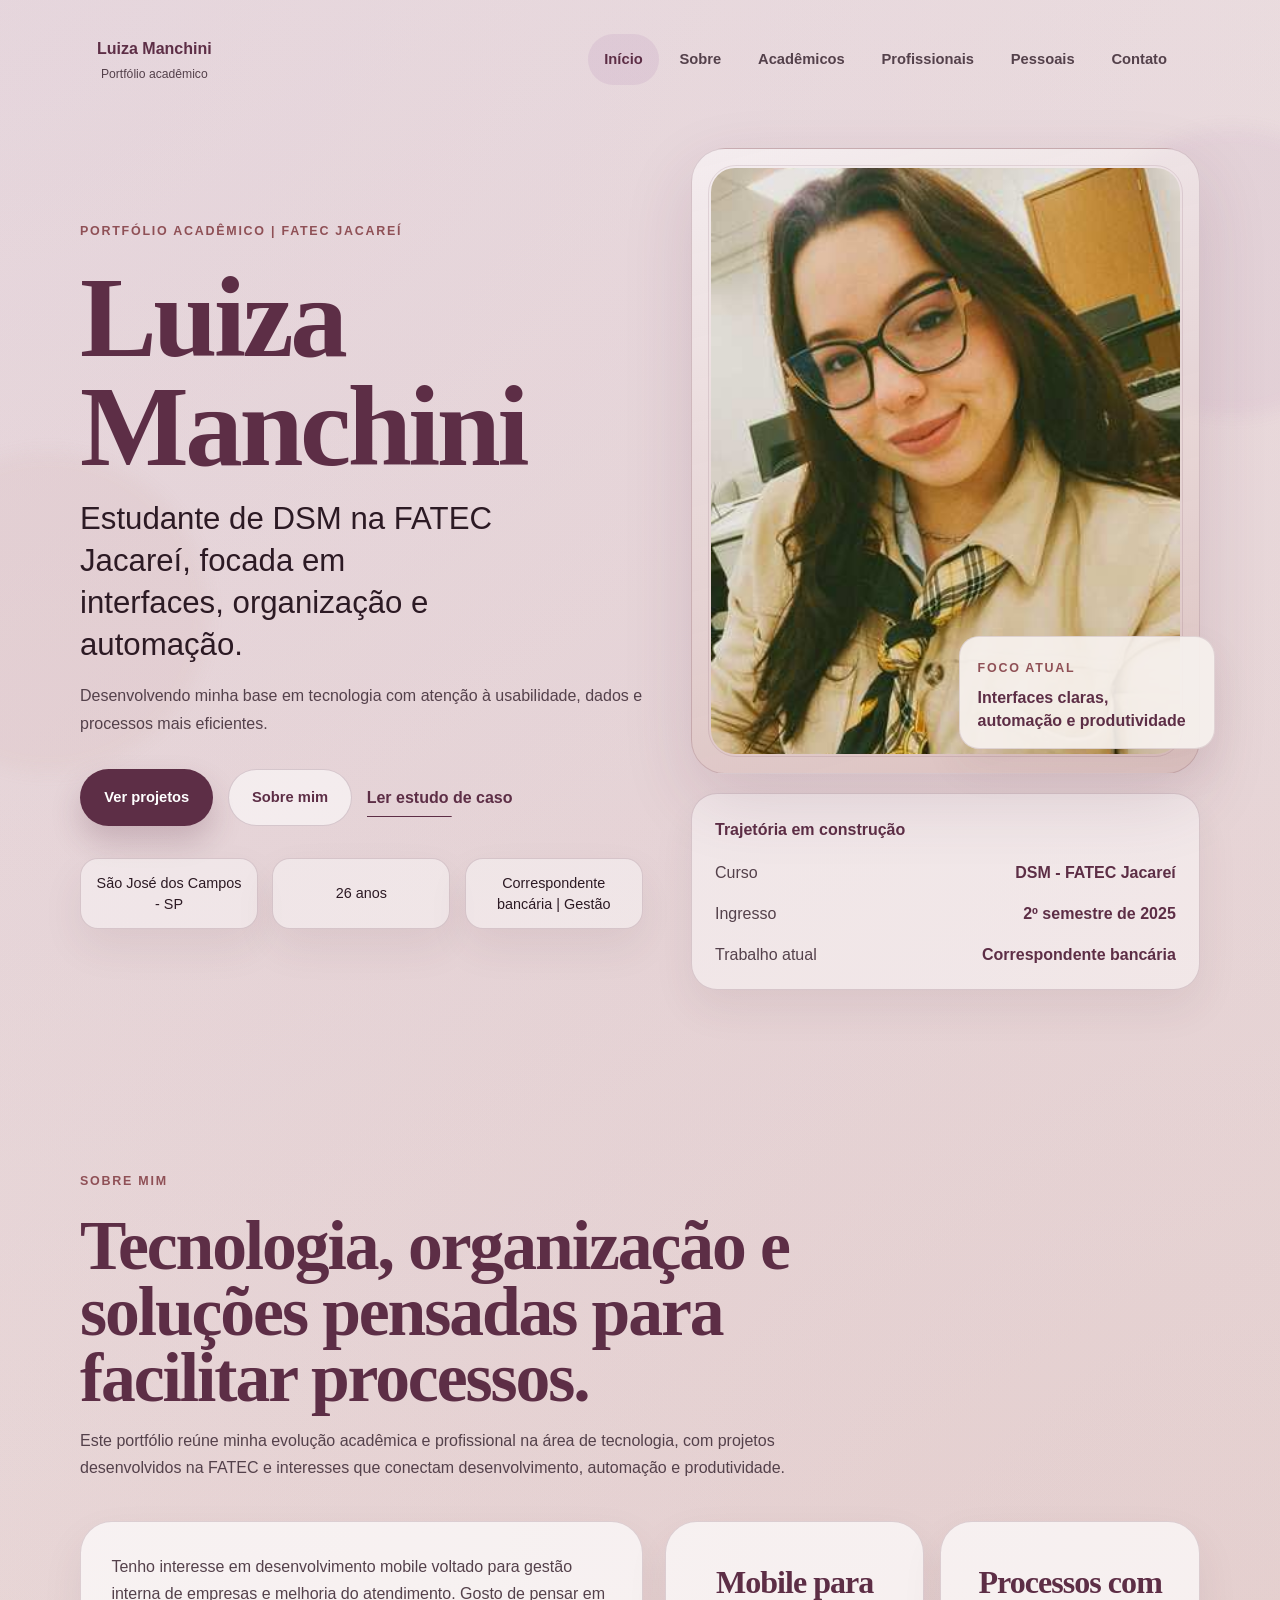
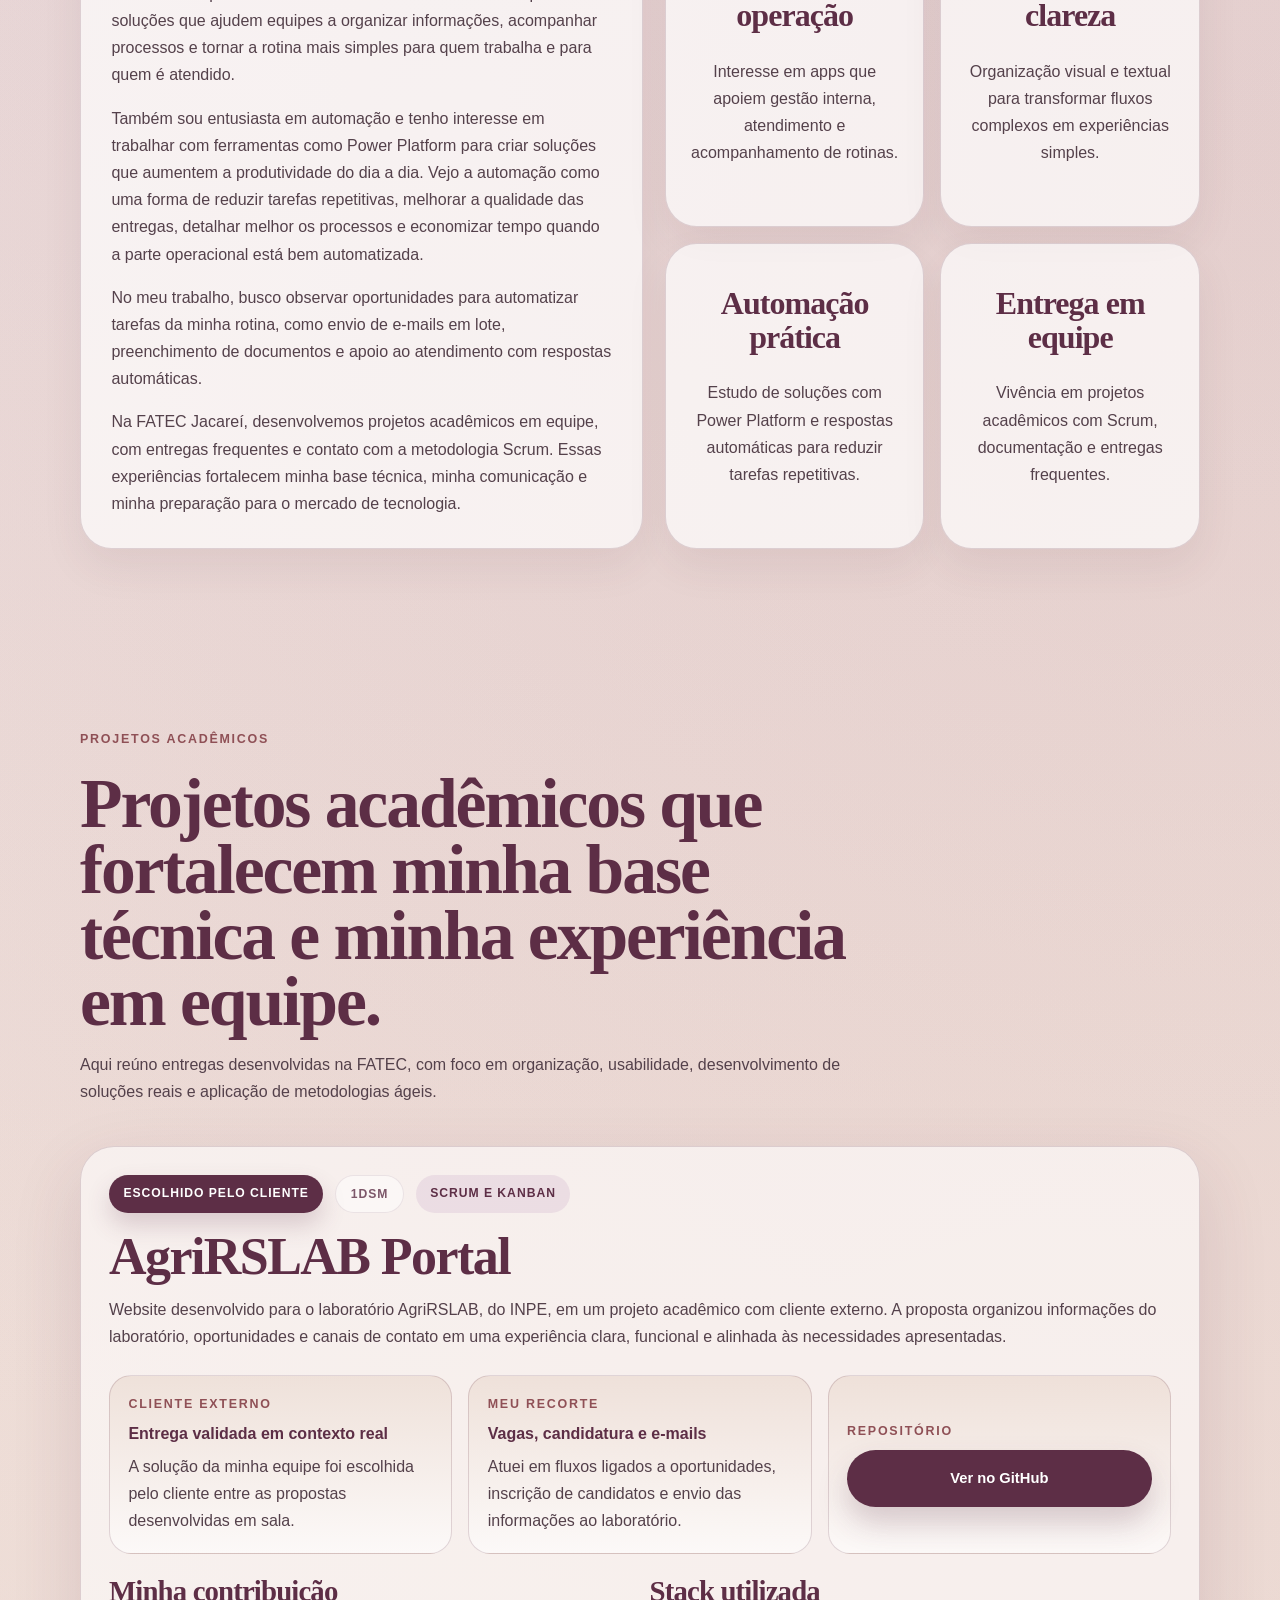
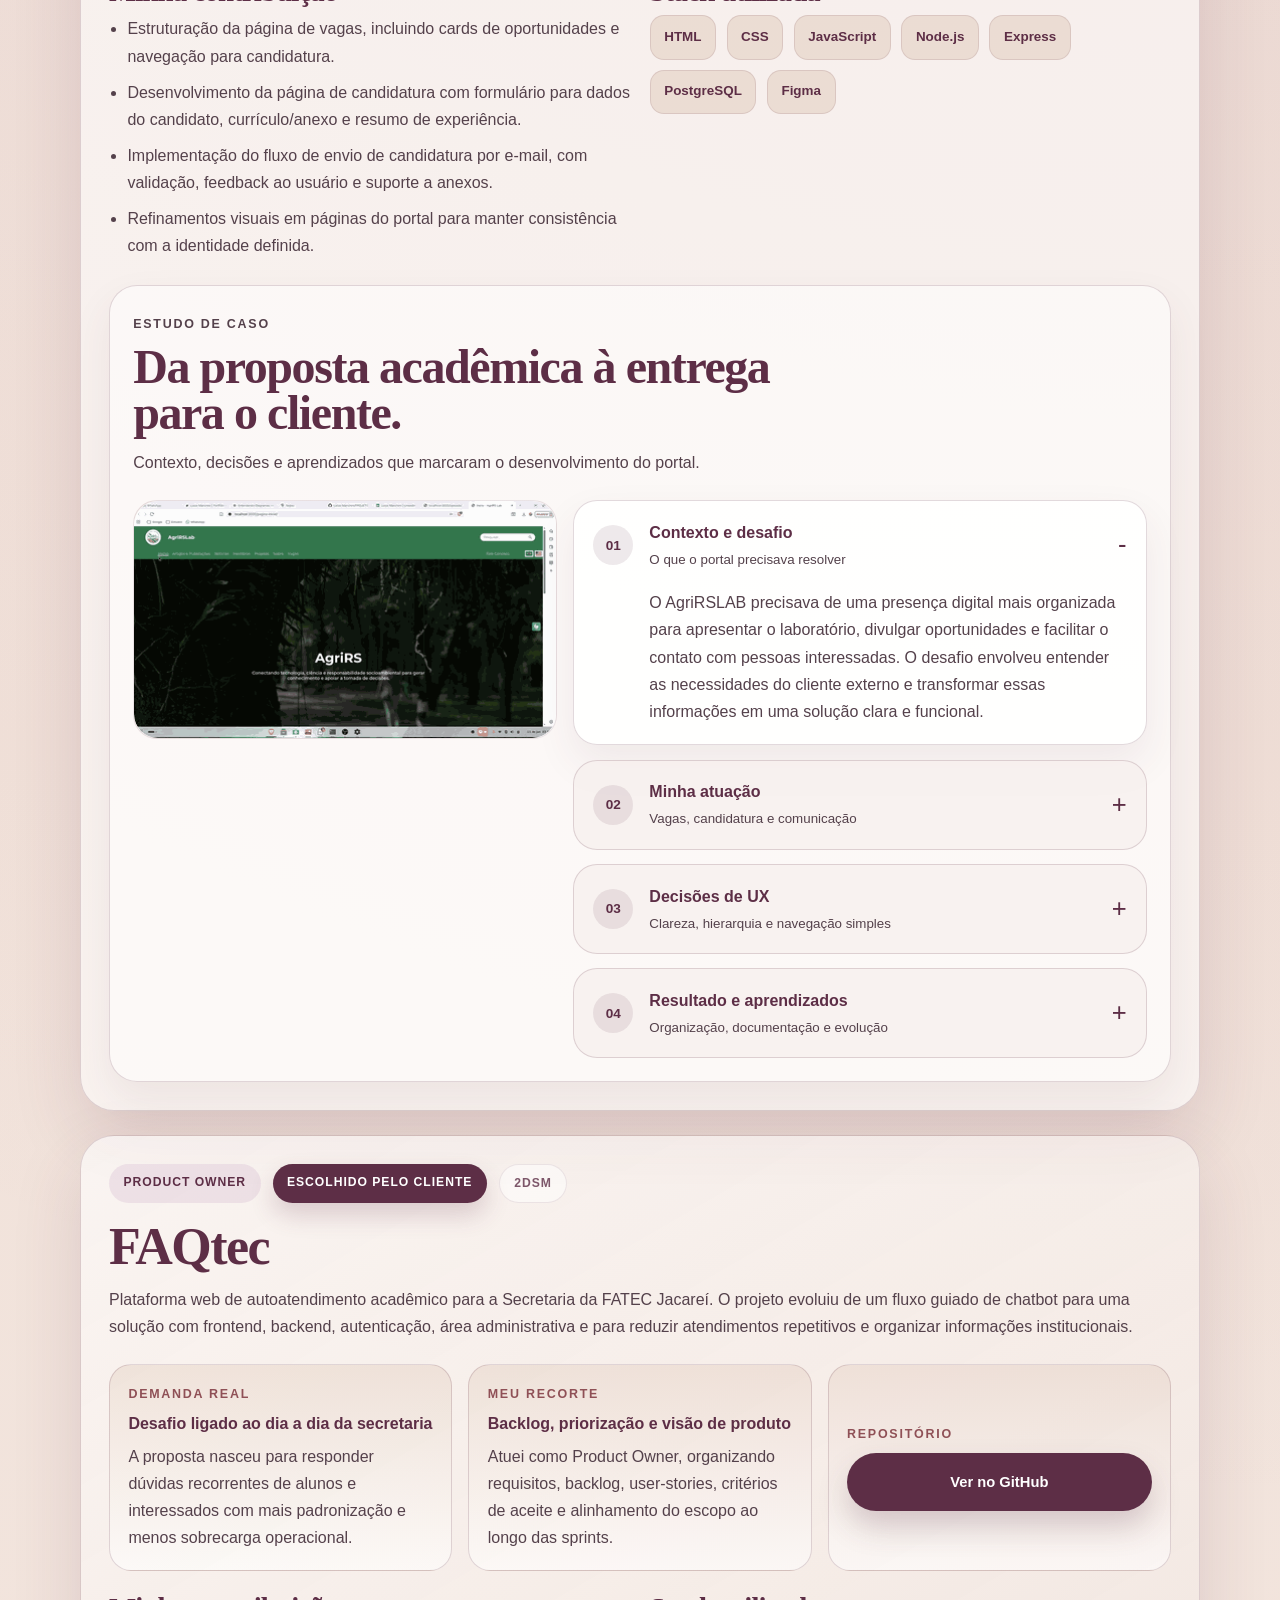
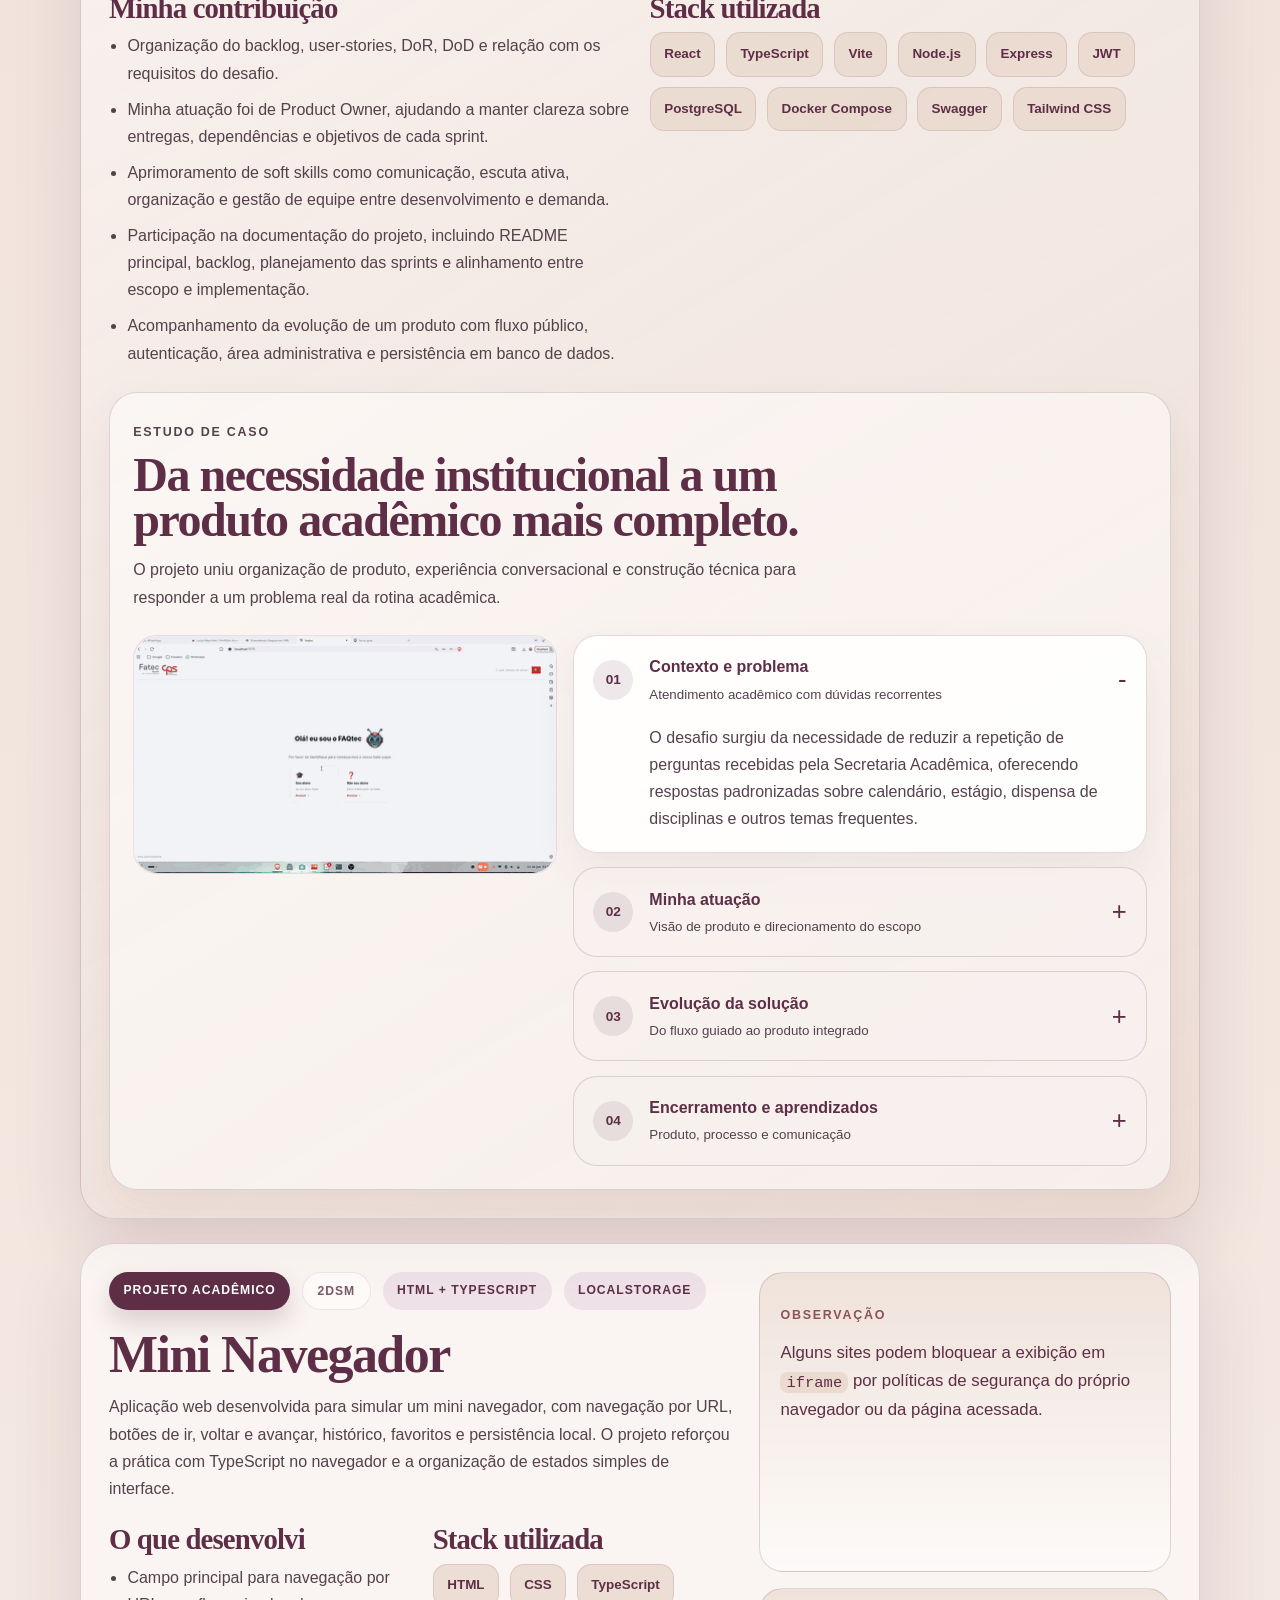
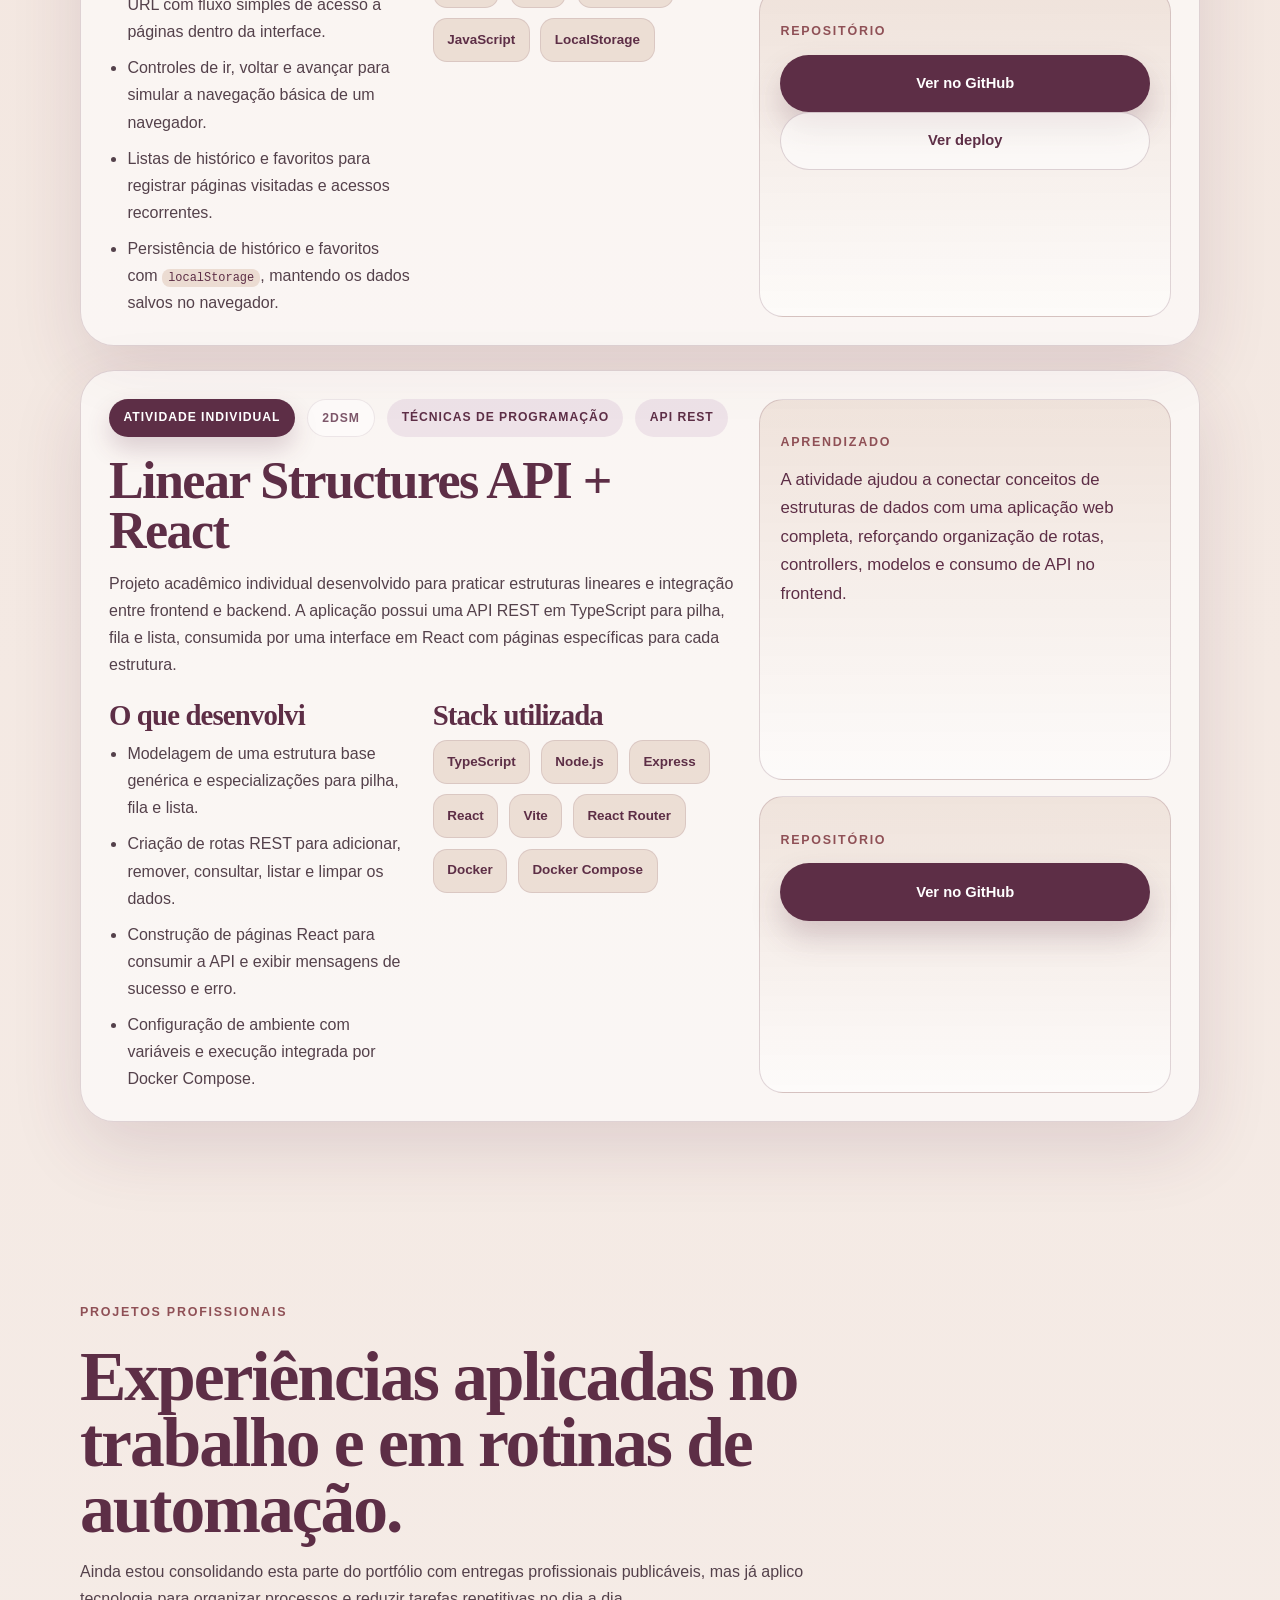
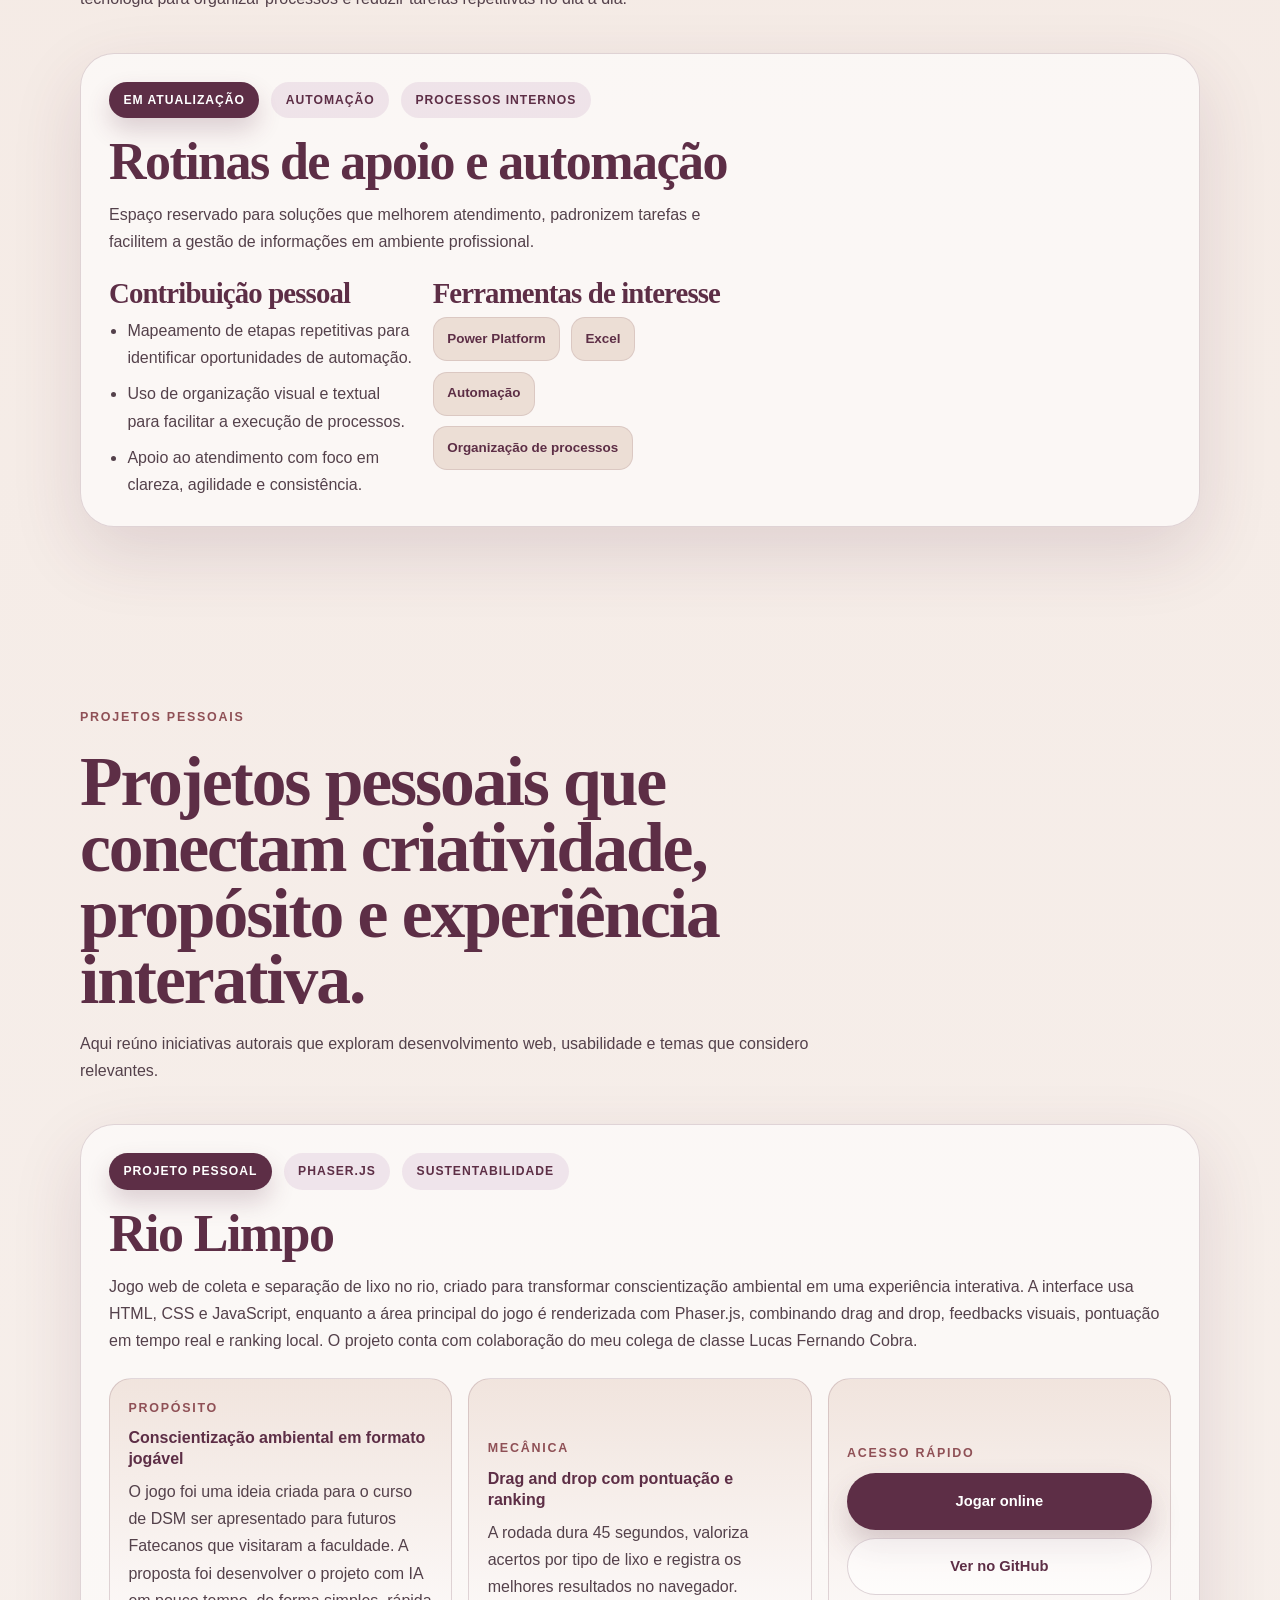
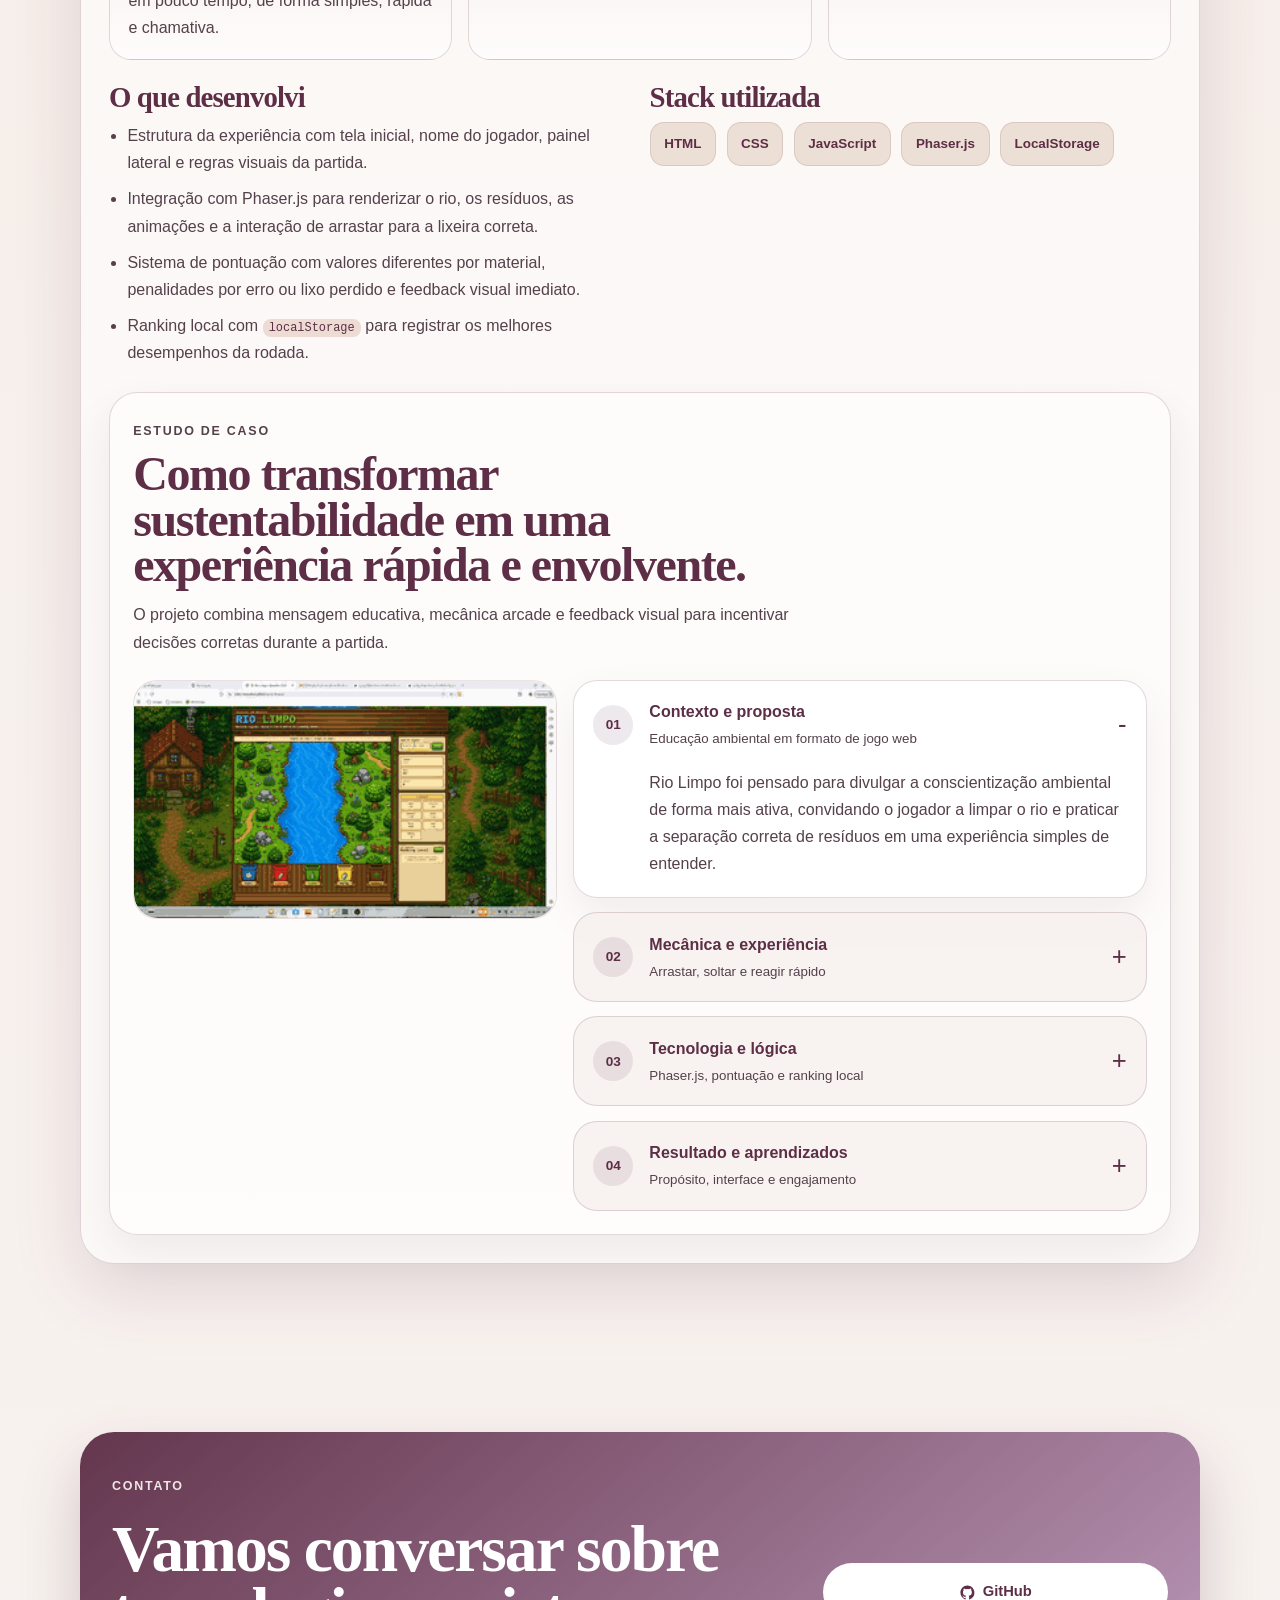
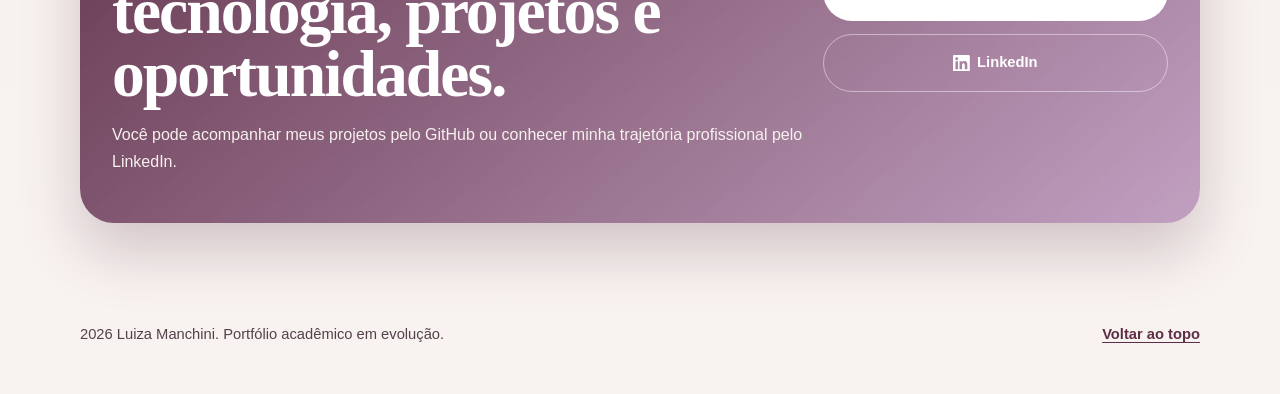
==== commit 590bd4bc: "Refresh portfolio Pages metadata" ====
--- a/docs/index.html
+++ b/docs/index.html
@@ -7,6 +7,7 @@
   <meta name="robots" content="index,follow">
   <meta property="og:locale" content="pt_BR">
   <meta property="og:type" content="website">
+  <meta property="og:url" content="https://fatec-jacarei-dsm-portfolio.github.io/ra2581392523030/">
   <meta property="og:title" content="Luiza Manchini | Portfólio Acadêmico">
   <meta property="og:description" content="Projetos acadêmicos, processo criativo e evolução de Luiza Manchini em Desenvolvimento de Software Multiplataforma.">
   <meta property="og:image" content="assets/images/perfil.jpeg">
@@ -16,6 +17,7 @@
   <meta name="twitter:image" content="assets/images/perfil.jpeg">
   <meta name="theme-color" content="#e8d6cb">
   <title>Luiza Manchini | Portfólio Acadêmico</title>
+  <link rel="canonical" href="https://fatec-jacarei-dsm-portfolio.github.io/ra2581392523030/">
   <link rel="icon" type="image/svg+xml" href="assets/icons/favicon.svg">
   <link rel="stylesheet" href="css/style.css">
   <script>document.documentElement.classList.add('js-ready');</script>
--- a/docs/css/style.css
+++ b/docs/css/style.css
@@ -0,0 +1,1240 @@
+:root {
+  --powder-petal: #e8d6cb;
+  --cotton-rose: #d0ada7;
+  --terracotta-clay: #8f5056;
+  --blackberry-cream: #5d2e46;
+  --amethyst-smoke: #b58db6;
+  --paper: #f7f1ee;
+  --ink: #2c1a24;
+  --muted: #54414b;
+  --border: rgba(93, 46, 70, 0.18);
+  --surface: rgba(255, 255, 255, 0.68);
+  --shadow-soft: 0 18px 40px rgba(93, 46, 70, 0.08);
+  --shadow-strong: 0 26px 70px rgba(93, 46, 70, 0.14);
+  --radius-lg: 32px;
+  --radius-md: 24px;
+  --radius-sm: 18px;
+}
+
+* {
+  box-sizing: border-box;
+}
+
+html {
+  scroll-behavior: smooth;
+  scroll-padding-top: 7rem;
+}
+
+body {
+  margin: 0;
+  min-height: 100vh;
+  font-family: "Trebuchet MS", "Segoe UI", sans-serif;
+  color: var(--ink);
+  line-height: 1.7;
+  background:
+    radial-gradient(circle at top left, rgba(181, 141, 182, 0.22), transparent 26%),
+    radial-gradient(circle at right 15%, rgba(173, 106, 108, 0.18), transparent 30%),
+    linear-gradient(180deg, #f7f1ee 0%, #f1e2da 34%, #f8f3f0 100%);
+}
+
+body::before,
+body::after {
+  content: "";
+  position: fixed;
+  inset: auto;
+  border-radius: 999px;
+  pointer-events: none;
+  filter: blur(8px);
+  opacity: 0.6;
+  z-index: 0;
+}
+
+body::before {
+  top: 8rem;
+  right: -6rem;
+  width: 18rem;
+  height: 18rem;
+  background: rgba(181, 141, 182, 0.18);
+}
+
+body::after {
+  left: -7rem;
+  bottom: 8rem;
+  width: 20rem;
+  height: 20rem;
+  background: rgba(208, 173, 167, 0.22);
+}
+
+img {
+  display: block;
+  max-width: 100%;
+  height: auto;
+}
+
+a {
+  color: inherit;
+  text-decoration: none;
+  text-decoration-thickness: 0.08em;
+  text-underline-offset: 0.18em;
+}
+
+a:focus-visible,
+button:focus-visible {
+  outline: 3px solid rgba(93, 46, 70, 0.38);
+  outline-offset: 4px;
+}
+
+button,
+input,
+textarea,
+select {
+  font: inherit;
+}
+
+.skip-link {
+  position: absolute;
+  top: -4rem;
+  left: 1rem;
+  padding: 0.9rem 1.1rem;
+  border-radius: 999px;
+  background: var(--blackberry-cream);
+  color: #fff;
+  z-index: 30;
+}
+
+.skip-link:focus {
+  top: 1rem;
+}
+
+.container {
+  width: min(1120px, calc(100% - 2rem));
+  margin: 0 auto;
+  position: relative;
+  z-index: 1;
+}
+
+.section {
+  padding: 5.25rem 0;
+  scroll-margin-top: 7rem;
+}
+
+.site-header {
+  position: sticky;
+  top: 0;
+  z-index: 20;
+  padding-top: 1rem;
+}
+
+.header-inner {
+  display: flex;
+  align-items: center;
+  justify-content: space-between;
+  gap: 1.25rem;
+  padding: 0.9rem 1rem;
+  border-radius: 999px;
+  border: 1px solid transparent;
+  transition: background-color 0.3s ease, border-color 0.3s ease, box-shadow 0.3s ease, transform 0.3s ease;
+}
+
+.header-bar {
+  display: flex;
+  align-items: center;
+  justify-content: space-between;
+  gap: 1rem;
+  flex: 1 1 0;
+}
+
+.site-header.is-scrolled .header-inner {
+  background: rgba(247, 241, 238, 0.92);
+  border-color: var(--border);
+  box-shadow: var(--shadow-soft);
+}
+
+@supports (backdrop-filter: blur(16px)) {
+  .site-header.is-scrolled .header-inner {
+    background: rgba(247, 241, 238, 0.82);
+    backdrop-filter: blur(16px);
+  }
+}
+
+.brand {
+  display: inline-flex;
+  align-items: center;
+  padding: 0.2rem 0;
+  min-width: 12rem;
+}
+
+.brand-copy {
+  display: grid;
+  gap: 0.12rem;
+  text-align: center;
+}
+
+.brand-copy strong {
+  font-size: 1rem;
+  color: var(--blackberry-cream);
+}
+
+.brand-copy span {
+  font-size: 0.76rem;
+  color: var(--muted);
+}
+
+.menu-toggle {
+  display: none;
+  align-items: center;
+  gap: 0.75rem;
+  padding: 0.75rem 0.95rem;
+  border: 1px solid rgba(93, 46, 70, 0.2);
+  border-radius: 999px;
+  background: rgba(255, 255, 255, 0.6);
+  color: var(--blackberry-cream);
+  font-weight: 600;
+}
+
+.menu-toggle-lines {
+  display: grid;
+  gap: 0.22rem;
+}
+
+.menu-toggle-lines span {
+  width: 1rem;
+  height: 2px;
+  border-radius: 999px;
+  background: currentColor;
+  transform-origin: center;
+  transition: transform 0.25s ease, opacity 0.25s ease;
+}
+
+.menu-toggle[aria-expanded="true"] .menu-toggle-lines span:nth-child(1) {
+  transform: translateY(6px) rotate(45deg);
+}
+
+.menu-toggle[aria-expanded="true"] .menu-toggle-lines span:nth-child(2) {
+  opacity: 0;
+}
+
+.menu-toggle[aria-expanded="true"] .menu-toggle-lines span:nth-child(3) {
+  transform: translateY(-6px) rotate(-45deg);
+}
+
+.site-nav {
+  min-width: 0;
+}
+
+.site-nav ul {
+  display: flex;
+  align-items: center;
+  gap: 0.3rem;
+  list-style: none;
+  margin: 0;
+  padding: 0;
+}
+
+.site-nav a {
+  display: inline-flex;
+  align-items: center;
+  justify-content: center;
+  padding: 0.8rem 1rem;
+  border-radius: 999px;
+  color: var(--muted);
+  font-size: 0.92rem;
+  font-weight: 600;
+  white-space: nowrap;
+  transition: color 0.25s ease, background-color 0.25s ease;
+}
+
+.site-nav a:hover,
+.site-nav a.is-active,
+.site-nav a[aria-current="location"] {
+  color: var(--blackberry-cream);
+  background: rgba(181, 141, 182, 0.18);
+}
+
+.hero {
+  padding-top: 2.8rem;
+}
+
+.hero-grid {
+  display: grid;
+  grid-template-columns: minmax(0, 1.05fr) minmax(340px, 0.95fr);
+  gap: 3rem;
+  align-items: center;
+}
+
+.eyebrow,
+.section-kicker,
+.note-label,
+.side-eyebrow,
+.status-pill {
+  display: inline-flex;
+  align-items: center;
+  gap: 0.35rem;
+  font-size: 0.78rem;
+  font-weight: 700;
+  letter-spacing: 0.14em;
+  text-transform: uppercase;
+}
+
+.eyebrow,
+.section-kicker,
+.note-label,
+.side-eyebrow {
+  color: var(--terracotta-clay);
+}
+
+h1,
+h2,
+h3,
+h4 {
+  margin: 0;
+  font-family: Georgia, "Times New Roman", serif;
+  font-weight: 600;
+  line-height: 0.95;
+  letter-spacing: -0.03em;
+}
+
+h1 {
+  margin-top: 0.5rem;
+  margin-bottom: 1rem;
+  font-size: clamp(4rem, 12vw, 7.2rem);
+  color: var(--blackberry-cream);
+}
+
+code {
+  padding: 0.12rem 0.38rem;
+  border-radius: 8px;
+  background: rgba(232, 214, 203, 0.82);
+  color: var(--blackberry-cream);
+  font-size: 0.92em;
+}
+
+.hero-lead {
+  max-width: 24ch;
+  margin: 0 0 1rem;
+  font-size: clamp(1.35rem, 2.7vw, 1.95rem);
+  line-height: 1.35;
+}
+
+.hero-text,
+.section-heading p:not(.section-kicker),
+.project-summary,
+.placeholder-card p,
+.about-card p,
+.contact-copy p:last-child,
+.detail-list,
+.principle-card p {
+  color: var(--muted);
+}
+
+.hero-text {
+  max-width: 38rem;
+  margin: 0 0 2rem;
+}
+
+.hero-actions {
+  display: flex;
+  flex-wrap: wrap;
+  gap: 0.9rem;
+  margin-bottom: 2rem;
+}
+
+.button {
+  display: inline-flex;
+  align-items: center;
+  justify-content: center;
+  gap: 0.45rem;
+  padding: 0.95rem 1.45rem;
+  border: 1px solid transparent;
+  border-radius: 999px;
+  font-size: 0.92rem;
+  font-weight: 600;
+  transition: transform 0.25s ease, background-color 0.25s ease, border-color 0.25s ease, color 0.25s ease, box-shadow 0.25s ease;
+}
+
+.button-icon {
+  width: 1.05rem;
+  height: 1.05rem;
+  flex: 0 0 auto;
+  fill: currentColor;
+}
+
+.button:hover {
+  transform: translateY(-2px);
+}
+
+.button:disabled {
+  cursor: not-allowed;
+  opacity: 0.72;
+  transform: none;
+  box-shadow: none;
+}
+
+.button-primary {
+  background: var(--blackberry-cream);
+  color: #fff;
+  box-shadow: 0 16px 30px rgba(93, 46, 70, 0.22);
+}
+
+.button-primary:hover {
+  background: #4d2238;
+}
+
+.button-secondary {
+  background: rgba(255, 255, 255, 0.56);
+  border-color: rgba(93, 46, 70, 0.2);
+  color: var(--blackberry-cream);
+}
+
+.button-secondary:hover {
+  background: rgba(255, 255, 255, 0.78);
+}
+
+.button-block {
+  width: 100%;
+}
+
+.text-link {
+  align-self: center;
+  padding: 0.85rem 0;
+  color: var(--blackberry-cream);
+  font-weight: 600;
+  position: relative;
+}
+
+.text-link::after {
+  content: "";
+  position: absolute;
+  left: 0;
+  bottom: 0.5rem;
+  width: 100%;
+  height: 1px;
+  background: currentColor;
+  transform: scaleX(0.58);
+  transform-origin: left;
+  transition: transform 0.25s ease;
+}
+
+.text-link:hover::after {
+  transform: scaleX(1);
+}
+
+.hero-points {
+  display: grid;
+  grid-template-columns: repeat(3, minmax(0, 1fr));
+  gap: 0.9rem;
+  list-style: none;
+  margin: 0;
+  padding: 0;
+}
+
+.hero-points li {
+  min-height: 4.45rem;
+  display: flex;
+  align-items: center;
+  justify-content: center;
+  padding: 0.82rem 0.95rem;
+  border-radius: 18px;
+  border: 1px solid var(--border);
+  background: rgba(255, 255, 255, 0.42);
+  box-shadow: var(--shadow-soft);
+  font-size: 0.9rem;
+  line-height: 1.45;
+  text-align: center;
+}
+
+.portrait-card,
+.hero-mini-card,
+.about-card,
+.principle-card,
+.project-feature,
+.placeholder-card,
+.idea-card {
+  border: 1px solid var(--border);
+  box-shadow: var(--shadow-soft);
+}
+
+.portrait-card {
+  position: relative;
+  padding: 1.2rem;
+  border-radius: 34px;
+  background: linear-gradient(165deg, rgba(255, 255, 255, 0.55), rgba(208, 173, 167, 0.48));
+  box-shadow: var(--shadow-strong);
+}
+
+.portrait-ring {
+  position: absolute;
+  inset: 1rem;
+  border: 1px solid rgba(93, 46, 70, 0.12);
+  border-radius: 28px;
+  pointer-events: none;
+}
+
+.portrait-card img {
+  width: 100%;
+  aspect-ratio: 4 / 5;
+  object-fit: cover;
+  border-radius: 24px;
+}
+
+.floating-note {
+  position: absolute;
+  right: -1rem;
+  bottom: 1.5rem;
+  max-width: 16rem;
+  padding: 1rem 1.1rem;
+  border-radius: 20px;
+  border: 1px solid rgba(93, 46, 70, 0.14);
+  background: rgba(247, 241, 238, 0.92);
+  box-shadow: var(--shadow-soft);
+}
+
+.floating-note strong {
+  display: block;
+  margin-top: 0.35rem;
+  color: var(--blackberry-cream);
+  line-height: 1.45;
+}
+
+.hero-mini-card {
+  margin-top: 1.2rem;
+  padding: 1.35rem 1.45rem;
+  border-radius: 26px;
+  background: rgba(255, 255, 255, 0.45);
+}
+
+.mini-title {
+  margin: 0;
+  color: var(--blackberry-cream);
+  font-weight: 600;
+}
+
+.hero-mini-card ul {
+  display: grid;
+  gap: 0.85rem;
+  list-style: none;
+  margin: 1rem 0 0;
+  padding: 0;
+}
+
+.hero-mini-card li {
+  display: flex;
+  justify-content: space-between;
+  gap: 1rem;
+}
+
+.hero-mini-card span {
+  color: var(--muted);
+}
+
+.hero-mini-card strong {
+  text-align: right;
+  color: var(--blackberry-cream);
+}
+
+.section-heading {
+  max-width: 48rem;
+  margin-bottom: 2.5rem;
+}
+
+.section-heading h2 {
+  margin: 0.5rem 0 1rem;
+  font-size: clamp(2.9rem, 6.4vw, 4.35rem);
+  color: var(--blackberry-cream);
+}
+
+.about-grid {
+  display: grid;
+  grid-template-columns: minmax(0, 1fr) minmax(0, 0.95fr);
+  gap: 1.35rem;
+}
+
+.about-card,
+.principle-card,
+.placeholder-card,
+.idea-card {
+  border-radius: var(--radius-lg);
+  background: var(--surface);
+}
+
+.about-card {
+  padding: 1.9rem;
+}
+
+.about-card p {
+  margin: 0;
+}
+
+.about-card p + p {
+  margin-top: 1rem;
+}
+
+.principles-grid {
+  display: grid;
+  grid-template-columns: repeat(2, minmax(0, 1fr));
+  gap: 1rem;
+}
+
+.principle-card {
+  min-height: 11rem;
+  display: grid;
+  align-content: center;
+  justify-items: center;
+  padding: 1.4rem;
+  text-align: center;
+}
+
+.principle-card h3 {
+  margin-bottom: 0.55rem;
+  font-size: clamp(1.65rem, 3vw, 2rem);
+  line-height: 1.05;
+  color: var(--blackberry-cream);
+}
+
+.project-feature {
+  display: grid;
+  grid-template-columns: minmax(0, 1.16fr) minmax(270px, 0.76fr);
+  gap: 1.4rem;
+  padding: 1.75rem;
+  border-radius: 34px;
+  background: rgba(255, 255, 255, 0.58);
+  box-shadow: var(--shadow-strong);
+}
+
+.project-feature + .project-feature {
+  margin-top: 1.5rem;
+}
+
+.project-feature-secondary {
+  background: linear-gradient(150deg, rgba(255, 255, 255, 0.62), rgba(232, 214, 203, 0.5));
+}
+
+.project-feature-wide {
+  grid-template-columns: 1fr;
+}
+
+.project-insights {
+  display: grid;
+  grid-template-columns: repeat(3, minmax(0, 1fr));
+  gap: 1rem;
+  margin: 0 0 1.5rem;
+}
+
+.project-mini-panel {
+  display: grid;
+  align-content: center;
+  gap: 0.5rem;
+  padding: 1.15rem;
+  border: 1px solid var(--border);
+  border-radius: 22px;
+  background: linear-gradient(180deg, rgba(232, 214, 203, 0.58), rgba(255, 255, 255, 0.58));
+}
+
+.project-mini-panel strong {
+  color: var(--blackberry-cream);
+  line-height: 1.35;
+}
+
+.project-mini-panel p {
+  margin: 0;
+  color: var(--muted);
+}
+
+.project-placeholder-media {
+  min-height: 13rem;
+  display: grid;
+  place-items: center;
+  margin-top: 1.45rem;
+  border: 1px dashed rgba(93, 46, 70, 0.26);
+  border-radius: 26px;
+  background:
+    repeating-linear-gradient(
+      -45deg,
+      rgba(93, 46, 70, 0.08) 0,
+      rgba(93, 46, 70, 0.08) 14px,
+      rgba(255, 255, 255, 0.34) 14px,
+      rgba(255, 255, 255, 0.34) 28px
+    ),
+    linear-gradient(135deg, rgba(232, 214, 203, 0.6), rgba(181, 141, 182, 0.28));
+  overflow: hidden;
+}
+
+.project-placeholder-media span {
+  padding: 0.75rem 1rem;
+  border-radius: 999px;
+  background: rgba(93, 46, 70, 0.9);
+  color: #fff;
+  font-size: 0.78rem;
+  font-weight: 800;
+  letter-spacing: 0.14em;
+  text-transform: uppercase;
+  box-shadow: 0 16px 30px rgba(93, 46, 70, 0.22);
+}
+
+.project-badges {
+  display: flex;
+  flex-wrap: wrap;
+  gap: 0.75rem;
+  margin-bottom: 1.2rem;
+}
+
+.badge {
+  padding: 0.5rem 0.9rem;
+  border-radius: 999px;
+  background: rgba(181, 141, 182, 0.18);
+  color: var(--blackberry-cream);
+  font-size: 0.76rem;
+  font-weight: 700;
+  letter-spacing: 0.08em;
+  text-transform: uppercase;
+}
+
+.badge-strong {
+  background: rgba(93, 46, 70, 0.12);
+}
+
+.badge-highlight {
+  background: var(--blackberry-cream);
+  color: #fff;
+  box-shadow: 0 12px 24px rgba(93, 46, 70, 0.2);
+}
+
+.badge-semester {
+  background: rgba(255, 255, 255, 0.48);
+  border: 1px solid rgba(93, 46, 70, 0.1);
+  color: rgba(93, 46, 70, 0.8);
+  font-weight: 600;
+}
+
+.project-main h3 {
+  margin-bottom: 0.9rem;
+  font-size: 3.25rem;
+  color: var(--blackberry-cream);
+}
+
+.project-summary {
+  margin: 0 0 1.5rem;
+}
+
+.project-split {
+  display: grid;
+  grid-template-columns: repeat(2, minmax(0, 1fr));
+  gap: 1.2rem;
+}
+
+.project-main h4 {
+  margin-bottom: 0.65rem;
+  font-size: 1.8rem;
+  color: var(--blackberry-cream);
+}
+
+.detail-list {
+  margin: 0;
+  padding-left: 1.15rem;
+}
+
+.detail-list li + li {
+  margin-top: 0.55rem;
+}
+
+.tag-list {
+  display: flex;
+  flex-wrap: wrap;
+  gap: 0.65rem;
+}
+
+.tag {
+  display: inline-flex;
+  align-items: center;
+  padding: 0.6rem 0.85rem;
+  border-radius: 14px;
+  background: rgba(232, 214, 203, 0.76);
+  border: 1px solid rgba(93, 46, 70, 0.12);
+  color: var(--blackberry-cream);
+  font-size: 0.84rem;
+  font-weight: 600;
+}
+
+.project-side {
+  display: grid;
+  gap: 1rem;
+}
+
+.project-side-card {
+  padding: 1.25rem;
+  border: 1px solid var(--border);
+  border-radius: 24px;
+  background: linear-gradient(180deg, rgba(232, 214, 203, 0.6), rgba(255, 255, 255, 0.52));
+}
+
+.case-study-shell {
+  margin-top: 1.6rem;
+  padding: 1.45rem;
+  border: 1px solid var(--border);
+  border-radius: 28px;
+  background: rgba(255, 255, 255, 0.5);
+  box-shadow: var(--shadow-soft);
+}
+
+.case-study-intro {
+  max-width: 42rem;
+  margin-bottom: 1.5rem;
+}
+
+.case-study-intro h3,
+.case-study-intro h4 {
+  margin: 0.5rem 0 0.85rem;
+  font-size: clamp(2.25rem, 4.5vw, 3rem);
+  color: var(--blackberry-cream);
+}
+
+.case-study-intro p {
+  margin: 0;
+  color: var(--muted);
+}
+
+.case-study-list {
+  display: grid;
+  gap: 0.9rem;
+}
+
+.case-study-content {
+  display: grid;
+  grid-template-columns: minmax(240px, 0.85fr) minmax(0, 1.15fr);
+  gap: 1rem;
+  align-items: start;
+}
+
+.project-demo-card {
+  margin: 0;
+  padding: 0;
+  border: 1px solid rgba(93, 46, 70, 0.12);
+  border-radius: 24px;
+  background: linear-gradient(145deg, rgba(247, 241, 238, 0.88), rgba(255, 255, 255, 0.7));
+  overflow: hidden;
+}
+
+.project-demo-card img,
+.project-demo-card video {
+  display: block;
+  width: 100%;
+  max-height: 25rem;
+  margin-inline: auto;
+  object-fit: contain;
+  border-radius: inherit;
+}
+
+.project-demo-copy {
+  display: grid;
+  align-content: start;
+  gap: 0.85rem;
+  min-height: 100%;
+}
+
+.project-demo-copy h5 {
+  margin: 0;
+  font-family: Georgia, "Times New Roman", serif;
+  font-size: clamp(1.9rem, 4vw, 2.55rem);
+  font-weight: 600;
+  line-height: 1.02;
+  letter-spacing: -0.03em;
+  color: var(--blackberry-cream);
+}
+
+.project-demo-copy > p:not(.side-eyebrow) {
+  margin: 0;
+  color: var(--muted);
+}
+
+.project-demo-placeholder {
+  min-height: 22rem;
+  display: grid;
+  place-items: center;
+  border: 1px dashed rgba(93, 46, 70, 0.26);
+  background:
+    repeating-linear-gradient(
+      -45deg,
+      rgba(93, 46, 70, 0.07) 0,
+      rgba(93, 46, 70, 0.07) 14px,
+      rgba(255, 255, 255, 0.34) 14px,
+      rgba(255, 255, 255, 0.34) 28px
+    ),
+    linear-gradient(135deg, rgba(232, 214, 203, 0.6), rgba(181, 141, 182, 0.22));
+}
+
+.project-demo-placeholder span {
+  padding: 0.75rem 1rem;
+  border-radius: 999px;
+  background: rgba(93, 46, 70, 0.9);
+  color: #fff;
+  font-size: 0.78rem;
+  font-weight: 800;
+  letter-spacing: 0.14em;
+  text-transform: uppercase;
+}
+
+.case-item {
+  border: 1px solid var(--border);
+  border-radius: 24px;
+  background: rgba(247, 241, 238, 0.82);
+  overflow: hidden;
+}
+
+.case-item[open] {
+  background: rgba(255, 255, 255, 0.88);
+  box-shadow: var(--shadow-soft);
+}
+
+.case-item summary {
+  display: grid;
+  grid-template-columns: auto 1fr auto;
+  align-items: center;
+  gap: 1rem;
+  padding: 1.1rem 1.2rem;
+  cursor: pointer;
+  list-style: none;
+}
+
+.case-item summary::-webkit-details-marker {
+  display: none;
+}
+
+.case-item summary::after {
+  content: "+";
+  color: var(--blackberry-cream);
+  font-size: 1.6rem;
+  line-height: 1;
+}
+
+.case-item[open] summary::after {
+  content: "-";
+}
+
+.case-item-index {
+  width: 2.5rem;
+  aspect-ratio: 1;
+  display: grid;
+  place-items: center;
+  border-radius: 50%;
+  background: rgba(93, 46, 70, 0.1);
+  color: var(--blackberry-cream);
+  font-size: 0.85rem;
+  font-weight: 700;
+}
+
+.case-item strong,
+.case-item small {
+  display: block;
+}
+
+.case-item strong {
+  color: var(--blackberry-cream);
+}
+
+.case-item small {
+  margin-top: 0.18rem;
+  color: var(--muted);
+}
+
+.case-item p {
+  margin: 0;
+  padding: 0 1.2rem 1.2rem 4.7rem;
+  color: var(--muted);
+}
+
+.side-highlight {
+  margin: 0;
+  color: var(--blackberry-cream);
+  font-size: 1.05rem;
+  line-height: 1.7;
+}
+
+.personal-grid {
+  display: grid;
+  grid-template-columns: minmax(0, 1fr) minmax(280px, 0.74fr);
+  gap: 1.25rem;
+}
+
+.status-pill {
+  padding: 0.45rem 0.82rem;
+  border-radius: 999px;
+  background: rgba(173, 106, 108, 0.14);
+}
+
+.placeholder-card,
+.idea-card {
+  padding: 1.75rem;
+}
+
+.placeholder-card h3 {
+  margin: 0.9rem 0 0.8rem;
+  font-size: 3rem;
+  color: var(--blackberry-cream);
+}
+
+.placeholder-card p {
+  margin: 0 0 1.4rem;
+}
+
+.idea-card {
+  align-self: start;
+}
+
+.contact-shell {
+  display: grid;
+  grid-template-columns: minmax(0, 1fr) minmax(240px, 0.5fr);
+  gap: 1.25rem;
+  padding: 2rem;
+  border-radius: 34px;
+  background: linear-gradient(140deg, rgba(93, 46, 70, 0.96), rgba(181, 141, 182, 0.82));
+  color: #fff;
+  box-shadow: 0 28px 60px rgba(93, 46, 70, 0.24);
+}
+
+.contact-shell .section-kicker,
+.contact-shell p {
+  color: rgba(247, 241, 238, 0.94);
+}
+
+.contact-shell .contact-copy p:last-child {
+  color: var(--paper);
+}
+
+.contact-shell h2 {
+  margin: 0.5rem 0 0.85rem;
+  font-size: clamp(2.8rem, 6vw, 4.1rem);
+  color: #fff;
+}
+
+.contact-actions {
+  display: grid;
+  align-content: center;
+  gap: 0.85rem;
+}
+
+.contact-shell .button-primary {
+  background: #fff;
+  color: var(--blackberry-cream);
+  box-shadow: none;
+}
+
+.contact-shell .button-primary:hover {
+  background: var(--powder-petal);
+}
+
+.contact-shell .button-secondary {
+  background: transparent;
+  border-color: rgba(255, 255, 255, 0.45);
+  color: #fff;
+}
+
+.contact-shell .button-secondary:hover {
+  background: rgba(255, 255, 255, 0.12);
+}
+
+.contact-shell .button-secondary:nth-child(3) {
+  border-color: rgba(232, 214, 203, 0.68);
+  color: var(--powder-petal);
+}
+
+.site-footer {
+  padding: 0 0 2rem;
+}
+
+.footer-inner {
+  display: flex;
+  align-items: center;
+  justify-content: space-between;
+  gap: 1rem;
+  color: var(--muted);
+  font-size: 0.92rem;
+}
+
+.footer-inner a {
+  color: var(--blackberry-cream);
+  font-weight: 600;
+  text-decoration: underline;
+}
+
+.js-ready [data-reveal] {
+  opacity: 0;
+  transform: translateY(26px);
+  transition: opacity 0.8s ease, transform 0.8s ease;
+}
+
+.js-ready [data-reveal].is-visible {
+  opacity: 1;
+  transform: translateY(0);
+}
+
+@media (max-width: 980px) {
+  .header-inner,
+  .site-header.is-scrolled .header-inner {
+    border-radius: 28px;
+  }
+
+  .hero-grid,
+  .about-grid,
+  .project-feature,
+  .personal-grid,
+  .contact-shell {
+    grid-template-columns: 1fr;
+  }
+
+  .hero-points {
+    grid-template-columns: repeat(2, minmax(0, 1fr));
+  }
+
+  .project-insights {
+    grid-template-columns: repeat(2, minmax(0, 1fr));
+  }
+
+  .case-study-content {
+    grid-template-columns: 1fr;
+  }
+
+  .hero-visual {
+    max-width: 34rem;
+    margin-inline: auto;
+  }
+
+  .floating-note {
+    right: 1rem;
+  }
+
+  .case-item p {
+    padding-left: 1.2rem;
+  }
+}
+
+@media (max-width: 720px) {
+  body::before,
+  body::after {
+    display: none;
+  }
+
+  .container {
+    width: min(1120px, calc(100% - 1.25rem));
+  }
+
+  .section {
+    padding: 4rem 0;
+  }
+
+  .header-inner {
+    flex-direction: column;
+    align-items: stretch;
+  }
+
+  .header-bar {
+    width: 100%;
+  }
+
+  .js-ready .menu-toggle {
+    display: inline-flex;
+  }
+
+  .js-ready .site-nav {
+    display: none;
+    width: 100%;
+    padding: 0.35rem;
+    border: 1px solid var(--border);
+    border-radius: 24px;
+    background: rgba(255, 255, 255, 0.8);
+    box-shadow: var(--shadow-soft);
+  }
+
+  .js-ready .site-nav.is-open {
+    display: block;
+  }
+
+  .site-nav ul {
+    width: 100%;
+    flex-direction: column;
+    align-items: stretch;
+    gap: 0.35rem;
+  }
+
+  .site-nav a {
+    width: 100%;
+    justify-content: flex-start;
+    padding-inline: 1rem;
+    font-size: 0.88rem;
+  }
+
+  .hero {
+    padding-top: 1.75rem;
+  }
+
+  .hero-points,
+  .principles-grid,
+  .project-insights,
+  .project-split {
+    grid-template-columns: 1fr;
+  }
+
+  .hero-actions {
+    flex-direction: column;
+    align-items: stretch;
+  }
+
+  .text-link {
+    padding-top: 0.25rem;
+  }
+
+  .floating-note {
+    position: static;
+    max-width: none;
+    margin-top: 1rem;
+  }
+
+  .case-study-shell {
+    padding: 1.35rem;
+  }
+
+  .case-item summary {
+    grid-template-columns: auto 1fr;
+  }
+
+  .case-item summary::after {
+    display: none;
+  }
+
+  .case-item p {
+    padding: 0 1rem 1rem;
+  }
+
+  .project-main h3,
+  .placeholder-card h3,
+  .case-study-intro h3,
+  .case-study-intro h4 {
+    font-size: 2.5rem;
+  }
+
+  .contact-shell {
+    padding: 1.6rem;
+  }
+
+  .footer-inner {
+    flex-direction: column;
+    align-items: flex-start;
+  }
+}
+
+@media (prefers-reduced-motion: reduce) {
+  html {
+    scroll-behavior: auto;
+  }
+
+  *,
+  *::before,
+  *::after {
+    animation: none !important;
+    transition: none !important;
+  }
+
+  .js-ready [data-reveal] {
+    opacity: 1;
+    transform: none;
+  }
+}
